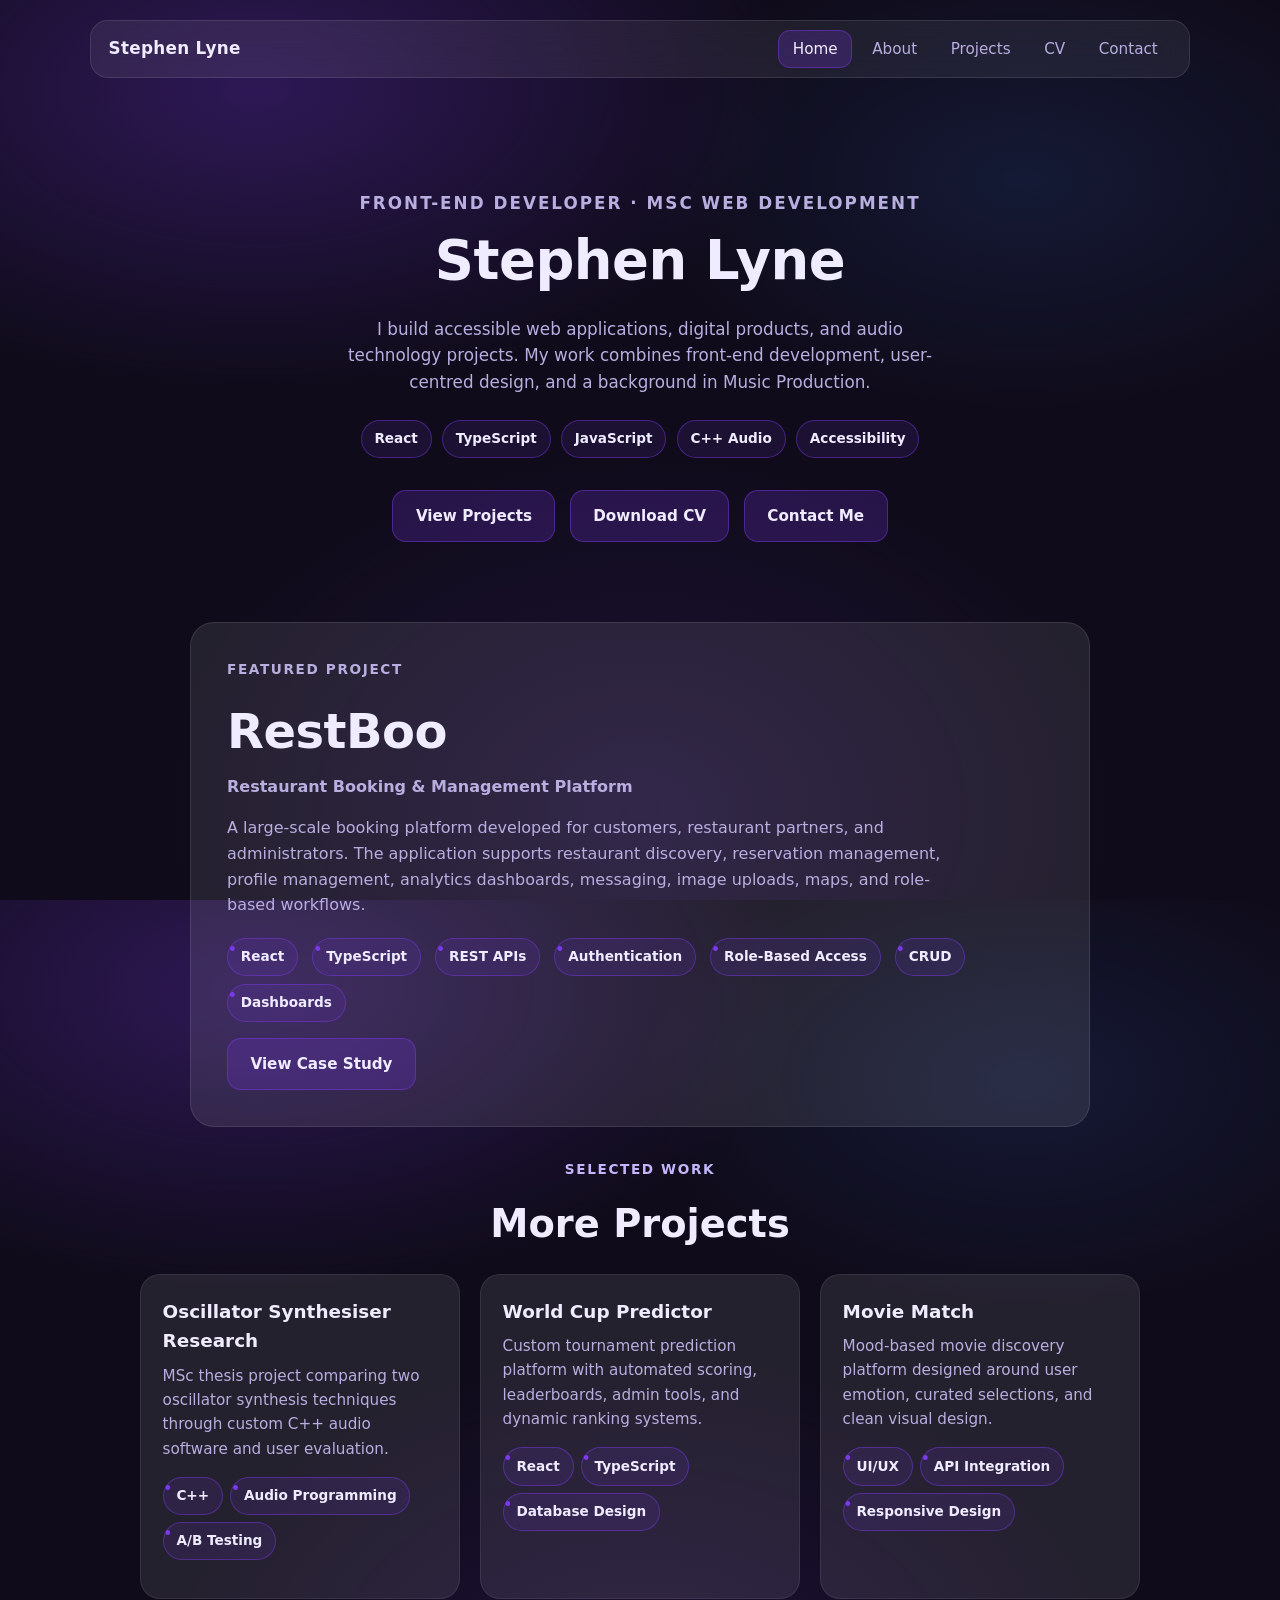
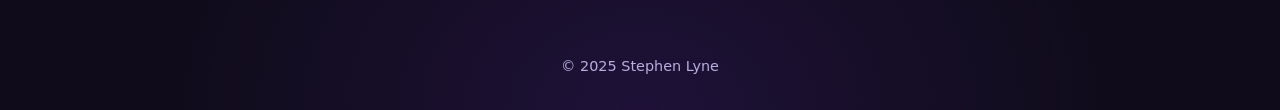
==== index.html @ b1a17259 "Initial portfolio website commit" ====
<!DOCTYPE html>
<html lang="en">
<head>
  <meta charset="UTF-8">
  <meta name="viewport" content="width=device-width, initial-scale=1.0">

  <title>Stephen Lyne | Front-End Developer</title>

  <meta
    name="description"
    content="Portfolio of Stephen Lyne, a front-end developer and MSc Web Development student building accessible web applications, digital products, and audio technology projects."
  >

  <link rel="stylesheet" href="style.css">
  <script src="nav.js" defer></script>
</head>

<body>

  <header>
    <nav class="navbar" aria-label="Main navigation">
      <div class="nav-container">

        <a href="index.html" class="logo">Stephen Lyne</a>

        <button
          class="nav-toggle"
          type="button"
          aria-controls="nav-links"
          aria-expanded="false"
          aria-label="Toggle navigation menu"
        >&#9776;</button>

        <ul class="nav-links" id="nav-links">
          <li><a href="index.html" aria-current="page">Home</a></li>
          <li><a href="about.html">About</a></li>
          <li><a href="projects.html">Projects</a></li>
          <li><a href="Stephen-Lyne-CV.pdf" target="_blank" rel="noopener noreferrer">CV</a></li>
          <li><a href="contact.html">Contact</a></li>
        </ul>

      </div>
    </nav>
  </header>

  <main>

    <section class="hero hero--center" aria-labelledby="hero-title">

      <p class="eyebrow">Front-End Developer · MSc Web Development</p>

      <h1 id="hero-title">Stephen Lyne</h1>

      <p>
        I build accessible web applications, digital products, and audio technology
        projects. My work combines front-end development, user-centred design, and
        a background in Music Production.
      </p>

      <ul class="hero-tags" aria-label="Core technologies">
        <li>React</li>
        <li>TypeScript</li>
        <li>JavaScript</li>
        <li>C++ Audio</li>
        <li>Accessibility</li>
      </ul>

      <div class="hero-buttons">
        <a href="projects.html" class="btn">View Projects</a>
        <a href="Stephen-Lyne-CV.pdf" class="btn" target="_blank" rel="noopener noreferrer">Download CV</a>
        <a href="contact.html" class="btn">Contact Me</a>
      </div>

    </section>

    <section class="featured-project" aria-labelledby="featured-title">

      <p class="eyebrow">Featured Project</p>

      <h2 id="featured-title">RestBoo</h2>

      <p class="featured-subtitle">
        Restaurant Booking &amp; Management Platform
      </p>

      <p>
        A large-scale booking platform developed for customers, restaurant partners,
        and administrators. The application supports restaurant discovery, reservation
        management, profile management, analytics dashboards, messaging, image uploads,
        maps, and role-based workflows.
      </p>

      <ul class="project-meta">
        <li>React</li>
        <li>TypeScript</li>
        <li>REST APIs</li>
        <li>Authentication</li>
        <li>Role-Based Access</li>
        <li>CRUD</li>
        <li>Dashboards</li>
      </ul>

      <div class="project-links">
        <a href="projects.html#restboo" class="btn">View Case Study</a>
      </div>

    </section>

    <section class="home-projects" aria-labelledby="projects-preview-title">

      <p class="eyebrow">Selected Work</p>

      <h2 id="projects-preview-title">More Projects</h2>

      <div class="home-project-grid">

        <article class="mini-project-card">
          <h3>Oscillator Synthesiser Research</h3>
          <p>
            MSc thesis project comparing two oscillator synthesis techniques through
            custom C++ audio software and user evaluation.
          </p>
          <ul class="project-meta">
            <li>C++</li>
            <li>Audio Programming</li>
            <li>A/B Testing</li>
          </ul>
        </article>

        <article class="mini-project-card">
          <h3>World Cup Predictor</h3>
          <p>
            Custom tournament prediction platform with automated scoring, leaderboards,
            admin tools, and dynamic ranking systems.
          </p>
          <ul class="project-meta">
            <li>React</li>
            <li>TypeScript</li>
            <li>Database Design</li>
          </ul>
        </article>

        <article class="mini-project-card">
          <h3>Movie Match</h3>
          <p>
            Mood-based movie discovery platform designed around user emotion,
            curated selections, and clean visual design.
          </p>
          <ul class="project-meta">
            <li>UI/UX</li>
            <li>API Integration</li>
            <li>Responsive Design</li>
          </ul>
        </article>

      </div>

    </section>

  </main>

  <footer>
    <p>&copy; 2025 Stephen Lyne</p>
  </footer>

</body>
</html>
---- style.css ----
/* =====================
   RESET & BASE
===================== */
* {
  margin: 0;
  padding: 0;
  box-sizing: border-box;
}

:root {
  /* Dark background — ensures white text passes WCAG AA (contrast ≥ 4.5:1) */
  --bg: #0f0b1a;
  --surface: rgba(255, 255, 255, 0.06);
  --surface-raised: rgba(255, 255, 255, 0.09);

  /* Text — white on dark bg gives ~14:1 contrast ratio */
  --text: #f0ecff;
  --text-secondary: #b8aee0;

  /* Purple accent system */
  --accent-purple: #7c3aed;
  --accent-purple-soft: rgba(124, 58, 237, 0.22);
  --accent-purple-border: rgba(124, 58, 237, 0.45);
  --accent-purple-hover: rgba(124, 58, 237, 0.35);

  /* Error state */
  --error: #f87171;

  /* Transition timing */
  --transition: 0.2s ease;
}

html,
body {
  height: 100%;
}

body {
  font-family: system-ui, -apple-system, Segoe UI, Roboto, Arial, sans-serif;
  line-height: 1.6;
  color: var(--text);
  background:
    radial-gradient(900px 500px at 20% 10%, rgba(124, 58, 237, 0.28), transparent 60%),
    radial-gradient(700px 420px at 80% 20%, rgba(59, 130, 246, 0.12), transparent 55%),
    radial-gradient(800px 600px at 50% 90%, rgba(124, 58, 237, 0.14), transparent 60%),
    var(--bg);
  min-height: 100vh;
  overflow-x: hidden;
}

img {
  max-width: 100%;
  height: auto;
  display: block;
}

/* Keyboard focus — high-visibility ring */
a:focus-visible,
button:focus-visible,
input:focus-visible,
textarea:focus-visible {
  outline: 3px solid var(--accent-purple);
  outline-offset: 3px;
  border-radius: 8px;
}

/* Screen reader only utility */
.sr-only {
  position: absolute;
  width: 1px;
  height: 1px;
  overflow: hidden;
  clip: rect(0, 0, 0, 0);
  white-space: nowrap;
}

/* =====================
   LAYOUT WRAPPER
===================== */
header,
main,
footer {
  width: min(1100px, 92%);
  margin: 0 auto;
}

/* =====================
   NAVIGATION
===================== */
header {
  padding-top: 1.25rem;
}

.navbar {
  background: rgba(255, 255, 255, 0.07);
  border: 1px solid rgba(255, 255, 255, 0.10);
  border-radius: 18px;
  backdrop-filter: blur(14px);
  -webkit-backdrop-filter: blur(14px);
}

.nav-container {
  padding: 0.9rem 1.1rem;
  display: flex;
  justify-content: space-between;
  align-items: center;
  gap: 1rem;
}

.logo {
  color: var(--text);
  text-decoration: none;
  font-weight: 700;
  font-size: 1.05rem;
  letter-spacing: 0.3px;
  transition: color var(--transition);
}

.logo:hover {
  color: #c4b5fd;
}

.nav-links {
  list-style: none;
  display: flex;
  gap: 0.4rem;
}

.nav-links a {
  /* --text-secondary gives sufficient contrast (~6:1) on dark bg */
  color: var(--text-secondary);
  text-decoration: none;
  font-size: 0.95rem;
  padding: 0.55rem 0.85rem;
  border-radius: 12px;
  transition: background var(--transition), color var(--transition);
}

.nav-links a:hover,
.nav-links a:focus-visible {
  background: rgba(255, 255, 255, 0.08);
  color: var(--text);
}

.nav-links a[aria-current="page"] {
  background: var(--accent-purple-soft);
  border: 1px solid var(--accent-purple-border);
  color: var(--text);
}

/* Hamburger (mobile) */
.nav-toggle {
  display: none;
  background: none;
  border: 1px solid var(--accent-purple-border);
  border-radius: 10px;
  padding: 0.45rem 0.7rem;
  color: var(--text);
  cursor: pointer;
  font-size: 1.2rem;
  line-height: 1;
  transition: background var(--transition);
}

.nav-toggle:hover {
  background: var(--accent-purple-soft);
}

/* =====================
   MAIN / HERO
===================== */
main {
  min-height: calc(100vh - 140px);
  padding: 2rem 0;
}

.hero {
  max-width: 900px;
  margin: 0 auto;
  padding: clamp(2.5rem, 8vw, 5rem) 0;
  text-align: center;
  /* Entrance animation */
  animation: fadeUp 0.55s ease both;
}

.hero h1 {
  font-size: clamp(2.2rem, 4.5vw, 3.4rem);
  margin-bottom: 0.75rem;
  letter-spacing: -0.5px;
}

.hero p {
  max-width: 55ch;
  margin: 0 auto;
  color: var(--text-secondary);
  font-size: 1.05rem;
}

.hero-buttons {
  display: flex;
  justify-content: center;
  gap: 0.9rem;
  margin-top: 2rem;
  flex-wrap: wrap;
}

/* =====================
   BUTTONS
===================== */
.btn {
  display: inline-block;
  padding: 0.8rem 1.4rem;
  border-radius: 14px;
  font-weight: 700;
  font-size: 0.95rem;
  text-decoration: none;
  color: var(--text);
  background: var(--accent-purple-soft);
  border: 1px solid var(--accent-purple-border);
  cursor: pointer;
  transition: background var(--transition), transform var(--transition), box-shadow var(--transition);
}

.btn:hover,
.btn:focus-visible {
  background: var(--accent-purple-hover);
  transform: translateY(-2px);
  box-shadow: 0 6px 20px rgba(124, 58, 237, 0.30);
}

.btn:active {
  transform: translateY(0);
}

/* =====================
   ABOUT PAGE
===================== */
.about--center {
  max-width: 900px;
  margin: 0 auto;
  text-align: center;
  animation: fadeUp 0.55s ease both;
}

.about-intro {
  max-width: 62ch;
  margin: 0.5rem auto 1.5rem;
  color: var(--text-secondary);
}

.about-controls {
  display: flex;
  justify-content: center;
  gap: 0.75rem;
  flex-wrap: wrap;
  margin-bottom: 1.25rem;
}

.about-tab {
  padding: 0.6rem 1.1rem;
  border-radius: 999px;
  border: 1px solid var(--accent-purple-border);
  background: rgba(255, 255, 255, 0.05);
  color: var(--text-secondary);
  font-weight: 700;
  font-size: 0.9rem;
  cursor: pointer;
  transition: background var(--transition), color var(--transition), border-color var(--transition);
}

.about-tab:hover {
  background: rgba(255, 255, 255, 0.09);
  color: var(--text);
}

.about-tab.is-active,
.about-tab[aria-selected="true"] {
  background: var(--accent-purple-soft);
  border-color: var(--accent-purple);
  color: var(--text);
}

.about-panels {
  max-width: 70ch;
  margin: 0 auto;
}

.about-panel {
  color: var(--text-secondary);
  animation: fadeIn 0.3s ease both;
}

.about-image {
  margin-top: 2.25rem;
  display: flex;
  justify-content: center;
}

.about-image img {
  max-width: 240px;
  border-radius: 50%;
  border: 3px solid var(--accent-purple-border);
  transition: transform 0.3s ease, box-shadow 0.3s ease;
}

.about-image img:hover {
  transform: scale(1.03);
  box-shadow: 0 0 30px rgba(124, 58, 237, 0.35);
}

/* =====================
   PROJECTS
===================== */
.projects {
  max-width: 1000px;
  margin: 0 auto;
  text-align: center;
  animation: fadeUp 0.55s ease both;
}

.projects-intro {
  color: var(--text-secondary);
  margin: 0.5rem auto 0;
  max-width: 60ch;
}

.project-links {
  margin-top: 1.25rem;
}

.project-card {
  margin-top: 1.75rem;
  padding: 1.5rem;
  border-radius: 18px;
  background: var(--surface-raised);
  border: 1px solid rgba(255, 255, 255, 0.08);
  text-align: left;
  transition: transform 0.25s ease, box-shadow 0.25s ease;
}

.project-card:hover {
  transform: translateY(-3px);
  box-shadow: 0 10px 32px rgba(124, 58, 237, 0.18);
}

.project-title {
  font-size: 1.3rem;
  margin-bottom: 0.4rem;
}

.project-role {
  color: var(--text-secondary);
  font-size: 0.9rem;
  margin-bottom: 0.75rem;
}

.project-image {
  margin-bottom: 1rem;
  border-radius: 14px;
  overflow: hidden;
}

.project-desc {
  color: var(--text-secondary);
  margin-bottom: 0.75rem;
}

.project-meta {
  list-style: none;
  display: flex;
  flex-wrap: wrap;
  gap: 0.5rem 0.9rem;
  padding: 0;
  margin: 0.75rem 0 1rem;
}

.project-meta li {
  position: relative;
  padding-left: 1rem;
  color: var(--text-secondary);
  font-weight: 600;
  font-size: 0.9rem;
}

.project-meta li::before {
  content: "•";
  position: absolute;
  left: 0;
  top: 0;
  color: var(--accent-purple);
}

/* =====================
   CONTACT
===================== */
.contact {
  max-width: 900px;
  margin: 0 auto;
  text-align: center;
  animation: fadeUp 0.55s ease both;
}

.contact-intro {
  color: var(--text-secondary);
  margin: 0.5rem auto 0;
  max-width: 58ch;
}

.contact-form {
  max-width: 680px;
  margin: 1.25rem auto;
  padding: 1.5rem;
  border-radius: 18px;
  background: var(--surface-raised);
  border: 1px solid rgba(255, 255, 255, 0.08);
  text-align: left;
}

.field {
  margin-bottom: 1.1rem;
}

label {
  display: block;
  font-weight: 700;
  margin-bottom: 0.35rem;
  color: var(--text);
  font-size: 0.95rem;
}

input,
textarea {
  width: 100%;
  padding: 0.75rem 0.9rem;
  border-radius: 12px;
  border: 1px solid rgba(255, 255, 255, 0.15);
  background: rgba(255, 255, 255, 0.05);
  color: var(--text);
  font-size: 1rem;
  font-family: inherit;
  transition: border-color var(--transition), background var(--transition);
}

input:focus,
textarea:focus {
  border-color: var(--accent-purple);
  background: rgba(255, 255, 255, 0.08);
  outline: none;
}

input[aria-invalid="true"],
textarea[aria-invalid="true"] {
  border-color: var(--error);
}

textarea {
  resize: vertical;
}

.field-error {
  color: var(--error);
  font-size: 0.85rem;
  margin-top: 0.3rem;
  min-height: 1.2em;
}

.contact-status {
  margin: 1rem auto;
  font-weight: 600;
}

.contact-alt {
  color: var(--text-secondary);
  margin-top: 1rem;
}

.contact-link {
  color: #c4b5fd;
  text-decoration: underline;
  text-underline-offset: 3px;
  transition: color var(--transition);
}

.contact-link:hover {
  color: var(--text);
}

/* =====================
   MAP (External Service)
===================== */
.contact-map {
  max-width: 680px;
  margin: 1.5rem auto 0;
  padding: 1.5rem;
  border-radius: 18px;
  background: var(--surface-raised);
  border: 1px solid rgba(255, 255, 255, 0.08);
  text-align: left;
}

.contact-map-title {
  font-size: 1.1rem;
  margin-bottom: 0.35rem;
}

.contact-map-text {
  color: var(--text-secondary);
  margin-bottom: 0.85rem;
}

.contact-map-frame {
  width: 100%;
  height: 300px;
  border: 0;
  border-radius: 14px;
}

/* =====================
   FOOTER
===================== */
footer {
  padding: 1.5rem 0 2rem;
  color: var(--text-secondary);
  text-align: center;
  font-size: 0.9rem;
}

/* =====================
   ANIMATIONS
===================== */
@keyframes fadeUp {
  from {
    opacity: 0;
    transform: translateY(18px);
  }
  to {
    opacity: 1;
    transform: translateY(0);
  }
}

@keyframes fadeIn {
  from { opacity: 0; }
  to   { opacity: 1; }
}

/* Stagger project cards */
.project-card:nth-child(1) { animation: fadeUp 0.5s 0.05s ease both; }
.project-card:nth-child(2) { animation: fadeUp 0.5s 0.15s ease both; }
.project-card:nth-child(3) { animation: fadeUp 0.5s 0.25s ease both; }

/* =====================
   RESPONSIVE — TABLET (≤ 768px)
===================== */
@media (max-width: 768px) {
  /* Nav: show hamburger, hide links by default */
  .nav-toggle {
    display: block;
  }

  .nav-links {
    display: none;
    flex-direction: column;
    gap: 0.25rem;
    width: 100%;
    padding: 0.5rem 0 0.75rem;
  }

  .nav-links.is-open {
    display: flex;
  }

  .nav-links a {
    padding: 0.65rem 0.85rem;
    border-radius: 10px;
  }

  .nav-container {
    flex-wrap: wrap;
  }

  /* Hero */
  .hero {
    padding: 2.5rem 0;
  }

  /* Project cards: full width */
  .project-card {
    padding: 1.25rem;
  }

  /* Contact form */
  .contact-form,
  .contact-map {
    padding: 1.25rem;
  }
}

/* =====================
   RESPONSIVE — MOBILE (≤ 480px)
===================== */
@media (max-width: 480px) {
  header,
  main,
  footer {
    width: 94%;
  }

  .hero h1 {
    font-size: 2rem;
  }

  .hero-buttons {
    flex-direction: column;
    align-items: center;
  }

  .hero-buttons .btn {
    width: 100%;
    max-width: 260px;
    text-align: center;
  }

  .about-controls {
    gap: 0.5rem;
  }

  .about-tab {
    padding: 0.5rem 0.85rem;
    font-size: 0.85rem;
  }

  .about-image img {
    max-width: 180px;
  }

  .contact-map-frame {
    height: 220px;
  }

  .project-meta {
    gap: 0.4rem 0.75rem;
  }
}

.about--center {
  max-width: 980px;
  margin: 0 auto;
  text-align: center;
  animation: fadeUp 0.55s ease both;
}

.about h1 {
  font-size: clamp(2.4rem, 5vw, 4rem);
  margin-bottom: 0.75rem;
  letter-spacing: -1px;
}

.about-intro {
  max-width: 65ch;
  margin: 0 auto 2rem;
  color: var(--text-secondary);
  font-size: 1.05rem;
}

.about-grid {
  margin-top: 2rem;
  padding: 1.5rem;
  border-radius: 24px;
  background: rgba(255, 255, 255, 0.06);
  border: 1px solid rgba(255, 255, 255, 0.12);
  backdrop-filter: blur(14px);
  -webkit-backdrop-filter: blur(14px);
  text-align: left;
}

.about-block {
  display: grid;
  grid-template-columns: 80px 1fr;
  gap: 1.25rem;
  padding: 1.5rem 0;
  border-bottom: 1px solid rgba(255, 255, 255, 0.09);
}

.about-block:last-child {
  border-bottom: none;
}

.about-icon {
  width: 64px;
  height: 64px;
  border-radius: 18px;
  display: flex;
  align-items: center;
  justify-content: center;
  background: var(--accent-purple-soft);
  border: 1px solid var(--accent-purple-border);
  color: var(--text);
  font-size: 1.5rem;
  font-weight: 800;
}

.about-block h2 {
  font-size: 1.35rem;
  margin-bottom: 0.35rem;
}

.about-block p {
  color: var(--text-secondary);
  line-height: 1.65;
}

.skill-tags {
  list-style: none;
  display: flex;
  flex-wrap: wrap;
  gap: 0.65rem;
  margin-top: 1rem;
  padding: 0;
}

.skill-tags li {
  padding: 0.45rem 0.85rem;
  border-radius: 999px;
  background: rgba(124, 58, 237, 0.12);
  border: 1px solid var(--accent-purple-border);
  color: var(--text);
  font-size: 0.9rem;
  font-weight: 600;
}

.about-image {
  margin-top: 1.5rem;
  display: flex;
  justify-content: center;
}

.about-image img {
  width: 260px;
  aspect-ratio: 1 / 1;
  object-fit: cover;
  object-position: center 28%;
  border-radius: 28px;
  border: 3px solid var(--accent-purple-border);
  box-shadow: 0 18px 45px rgba(0, 0, 0, 0.35);
  transition: transform 0.3s ease, box-shadow 0.3s ease;
}

.about-image img:hover {
  transform: translateY(-4px) scale(1.02);
  box-shadow: 0 24px 60px rgba(124, 58, 237, 0.28);
}

@media (max-width: 700px) {
  .about-grid {
    padding: 1rem;
  }

  .about-block {
    grid-template-columns: 1fr;
    text-align: center;
  }

  .about-icon {
    margin: 0 auto;
  }

  .skill-tags {
    justify-content: center;
  }

  .about-image img {
    width: 210px;
  }
}
/* =====================
   HOME PAGE ADDITIONS
===================== */

.eyebrow {
  color: #c4b5fd;
  font-size: 0.85rem;
  font-weight: 800;
  letter-spacing: 0.12em;
  text-transform: uppercase;
  margin-bottom: 0.75rem;
}

.hero-tags {
  list-style: none;
  display: flex;
  justify-content: center;
  flex-wrap: wrap;
  gap: 0.65rem;
  margin: 1.5rem auto 0;
  padding: 0;
}

.hero-tags li,
.mini-project-card .project-meta li,
.featured-project .project-meta li {
  padding: 0.45rem 0.8rem;
  border-radius: 999px;
  background: rgba(124, 58, 237, 0.12);
  border: 1px solid var(--accent-purple-border);
  color: var(--text);
  font-size: 0.85rem;
  font-weight: 700;
}

.featured-project {
  max-width: 900px;
  margin: 0 auto 2rem;
  padding: clamp(1.5rem, 4vw, 2.25rem);
  border-radius: 24px;
  background: var(--surface-raised);
  border: 1px solid rgba(255, 255, 255, 0.1);
  text-align: left;
  animation: fadeUp 0.55s 0.1s ease both;
}

.featured-project h2 {
  font-size: clamp(2rem, 4vw, 3rem);
  margin-bottom: 0.25rem;
  letter-spacing: -0.5px;
}

.featured-subtitle {
  color: #c4b5fd;
  font-weight: 800;
  margin-bottom: 1rem;
}

.featured-project p {
  color: var(--text-secondary);
  max-width: 72ch;
}

.featured-project .project-meta {
  margin-top: 1.25rem;
}

.home-projects {
  max-width: 1000px;
  margin: 0 auto;
  text-align: center;
  animation: fadeUp 0.55s 0.2s ease both;
}

.home-projects h2 {
  font-size: clamp(1.8rem, 3vw, 2.4rem);
  margin-bottom: 1.25rem;
}

.home-project-grid {
  display: grid;
  grid-template-columns: repeat(3, 1fr);
  gap: 1.25rem;
}

.mini-project-card {
  padding: 1.35rem;
  border-radius: 20px;
  background: var(--surface-raised);
  border: 1px solid rgba(255, 255, 255, 0.08);
  text-align: left;
  transition: transform var(--transition), box-shadow var(--transition);
}

.mini-project-card:hover {
  transform: translateY(-3px);
  box-shadow: 0 10px 32px rgba(124, 58, 237, 0.18);
}

.mini-project-card h3 {
  font-size: 1.15rem;
  margin-bottom: 0.5rem;
}

.mini-project-card p {
  color: var(--text-secondary);
  font-size: 0.95rem;
  margin-bottom: 1rem;
}

.mini-project-card .project-meta {
  gap: 0.45rem;
}

@media (max-width: 850px) {
  .home-project-grid {
    grid-template-columns: 1fr;
  }

  .featured-project {
    text-align: center;
  }

  .featured-project .project-meta {
    justify-content: center;
  }
}

.projects-page {
  max-width: 1100px;
  margin: 0 auto;
}

.page-header {
  text-align: center;
  margin-bottom: 3rem;
}

.project-card {
  overflow: hidden;
  border-radius: 24px;
  background: var(--surface-raised);
  border: 1px solid rgba(255, 255, 255, 0.1);
}

.project-card--featured {
  margin-bottom: 2rem;
}

.projects-grid {
  display: grid;
  grid-template-columns: 1fr;
  gap: 2rem;
}

/* Featured project image */

.project-image {
  width: 100%;
  overflow: hidden;
  border-radius: 18px;
  margin-top: 1.5rem;
}

.project-image img {
  width: 100%;
  display: block;
  border-radius: 18px;
}

/* Project card images */

.project-card img {
  width: 100%;
  height: 220px;
  object-fit: cover;
  object-position: top;
  display: block;
}

.project-card-content {
  padding: clamp(1.25rem, 3vw, 2rem);
}

.project-card-content h2,
.project-card-content h3 {
  margin-bottom: 0.75rem;
}

.project-card-content h2 {
  font-size: clamp(1.8rem, 3vw, 2.8rem);
}

.project-card-content h3 {
  font-size: 1.75rem;
}

.project-label,
.section-label {
  color: #c4b5fd;
  font-weight: 800;
  letter-spacing: 0.12em;
  text-transform: uppercase;
  font-size: 0.85rem;
}

.project-highlights {
  margin: 1rem 0;
  padding-left: 1.25rem;
  color: var(--text-secondary);
}

.project-tags {
  display: flex;
  flex-wrap: wrap;
  gap: 0.6rem;
  margin: 1.25rem 0;
}

.project-tags span {
  padding: 0.45rem 0.85rem;
  border-radius: 999px;
  background: rgba(124, 58, 237, 0.12);
  border: 1px solid var(--accent-purple-border);
  font-size: 0.9rem;
  font-weight: 700;
}

.project-links {
  display: flex;
  flex-wrap: wrap;
  gap: 0.8rem;
  margin-top: 1rem;
}

@media (min-width: 900px) {

  .projects-grid {
    grid-template-columns: repeat(2, 1fr);
  }

  .project-card--featured {
    display: grid;
    grid-template-columns: 1.1fr 0.9fr;
    gap: 2rem;
    align-items: center;
  }

  .project-card--featured .project-card-content {
    order: -1;
  }

  .project-card--featured .project-image {
    margin-top: 0;
  }
}
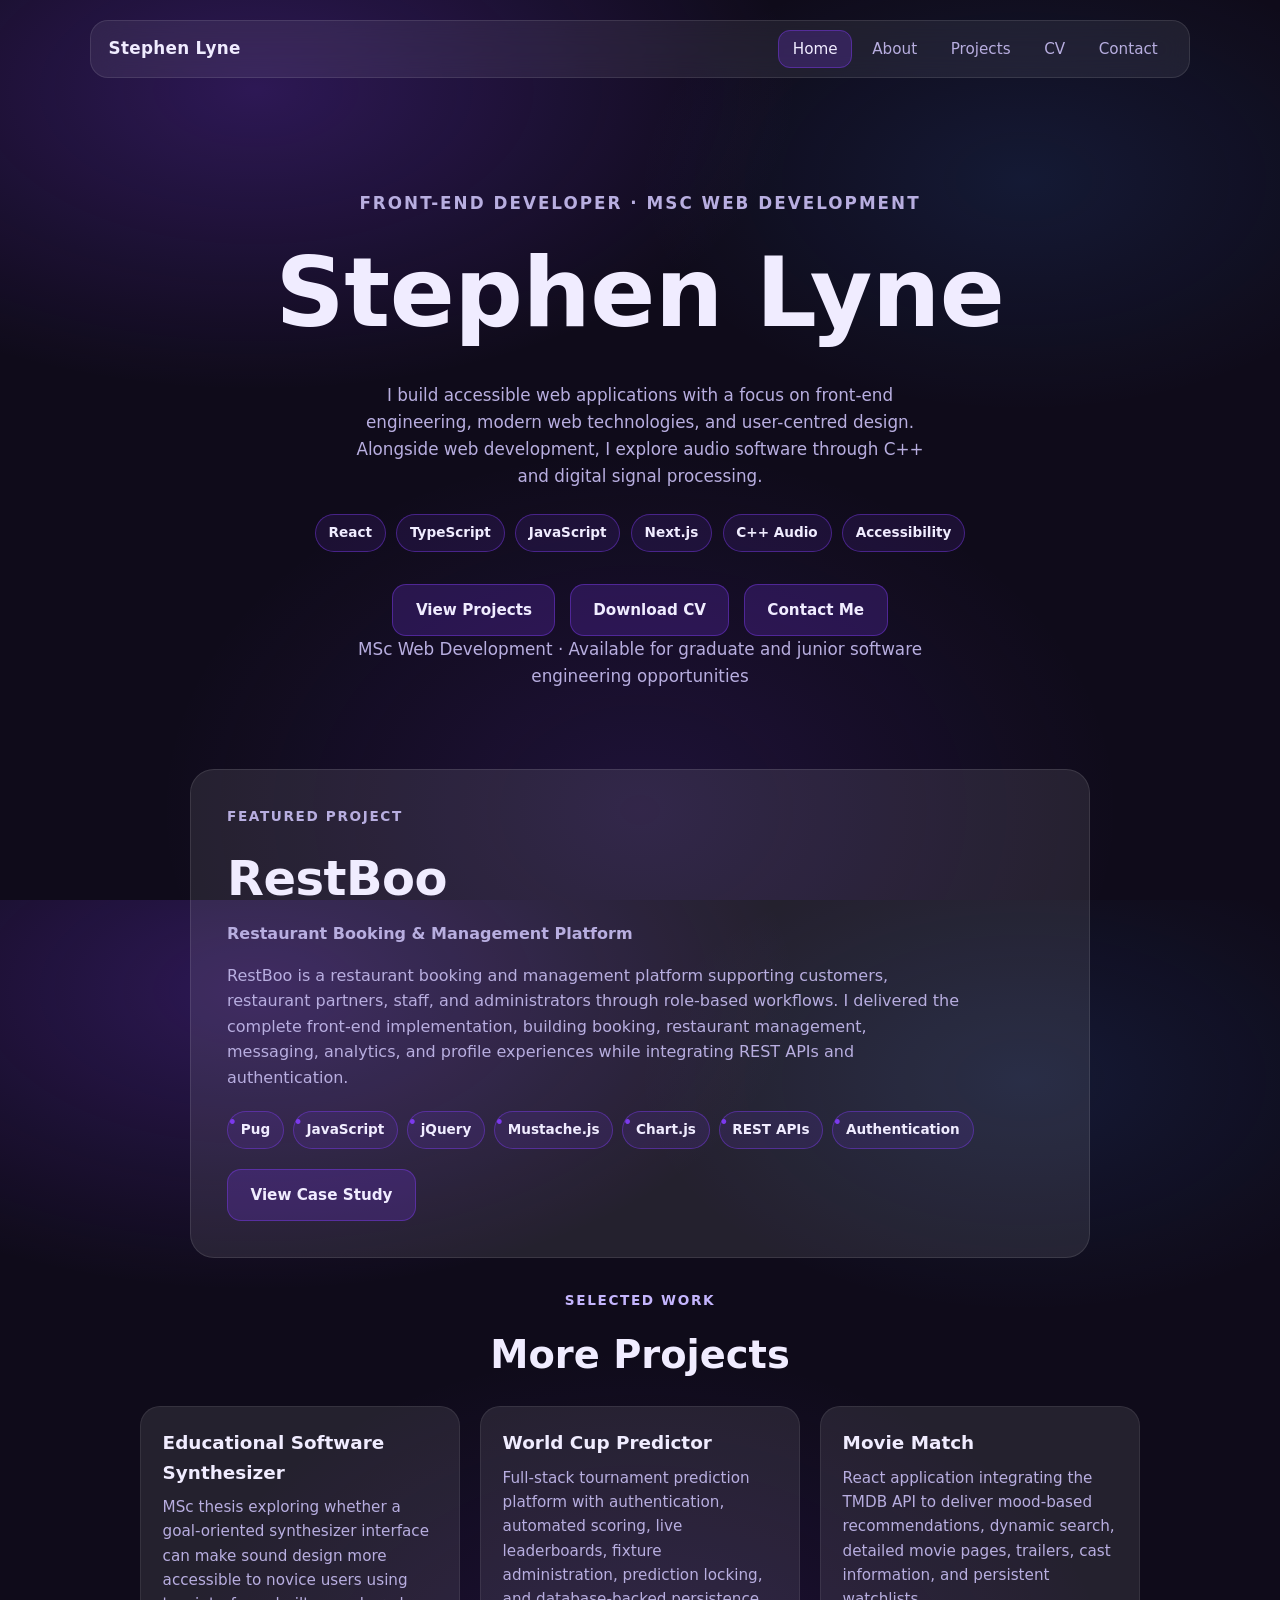
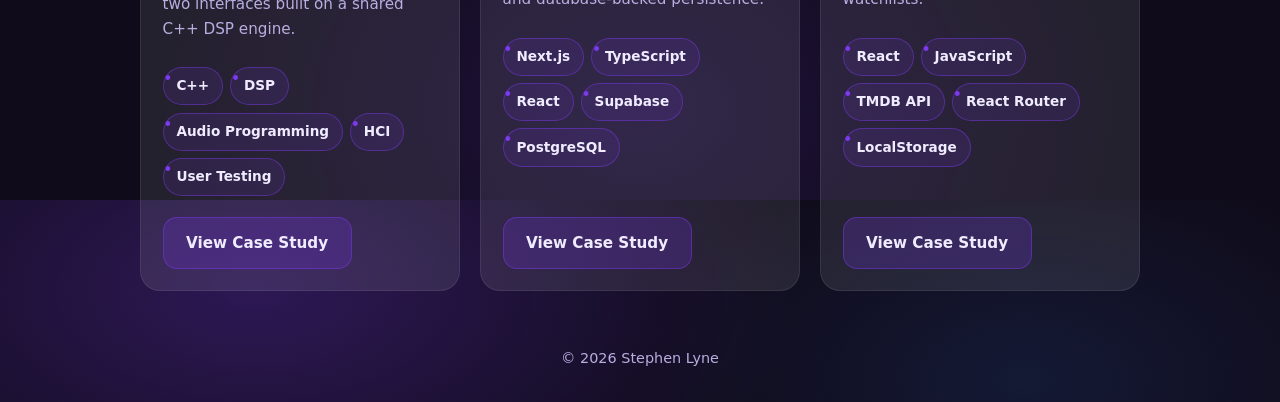
==== commit 1a6445bd: "Update portfolio with project case studies and homepage improvements" ====
--- a/index.html
+++ b/index.html
@@ -8,7 +8,7 @@
 
   <meta
     name="description"
-    content="Portfolio of Stephen Lyne, a front-end developer and MSc Web Development student building accessible web applications, digital products, and audio technology projects."
+    content="Portfolio of Stephen Lyne, a front-end developer and MSc Web Development student building accessible web applications, full-stack products, and audio technology projects."
   >
 
   <link rel="stylesheet" href="style.css">
@@ -29,13 +29,25 @@
           aria-controls="nav-links"
           aria-expanded="false"
           aria-label="Toggle navigation menu"
-        >&#9776;</button>
+        >
+          &#9776;
+        </button>
 
         <ul class="nav-links" id="nav-links">
           <li><a href="index.html" aria-current="page">Home</a></li>
           <li><a href="about.html">About</a></li>
           <li><a href="projects.html">Projects</a></li>
-          <li><a href="Stephen-Lyne-CV.pdf" target="_blank" rel="noopener noreferrer">CV</a></li>
+
+          <li>
+            <a
+              href="StephenLyneCV.pdf"
+              target="_blank"
+              rel="noopener noreferrer"
+            >
+              CV
+            </a>
+          </li>
+
           <li><a href="contact.html">Contact</a></li>
         </ul>
 
@@ -45,35 +57,76 @@
 
   <main>
 
-    <section class="hero hero--center" aria-labelledby="hero-title">
-
-      <p class="eyebrow">Front-End Developer · MSc Web Development</p>
+    <!-- ==================================================
+         HERO
+         ================================================== -->
+
+    <section
+      class="hero hero--center"
+      aria-labelledby="hero-title"
+    >
+
+      <p class="eyebrow">
+        Front-End Developer · MSc Web Development
+      </p>
 
       <h1 id="hero-title">Stephen Lyne</h1>
 
       <p>
-        I build accessible web applications, digital products, and audio technology
-        projects. My work combines front-end development, user-centred design, and
-        a background in Music Production.
-      </p>
-
-      <ul class="hero-tags" aria-label="Core technologies">
+        I build accessible web applications with a focus on front-end
+        engineering, modern web technologies, and user-centred design.
+        Alongside web development, I explore audio software through C++
+        and digital signal processing.
+      </p>
+
+      <ul
+        class="hero-tags"
+        aria-label="Core technologies and areas of focus"
+      >
         <li>React</li>
         <li>TypeScript</li>
         <li>JavaScript</li>
+        <li>Next.js</li>
         <li>C++ Audio</li>
         <li>Accessibility</li>
       </ul>
 
       <div class="hero-buttons">
-        <a href="projects.html" class="btn">View Projects</a>
-        <a href="Stephen-Lyne-CV.pdf" class="btn" target="_blank" rel="noopener noreferrer">Download CV</a>
-        <a href="contact.html" class="btn">Contact Me</a>
-      </div>
+
+        <a href="projects.html" class="btn">
+          View Projects
+        </a>
+
+        <a
+          href="StephenLyneCV.pdf"
+          class="btn"
+          target="_blank"
+          rel="noopener noreferrer"
+        >
+          Download CV
+        </a>
+
+        <a href="contact.html" class="btn">
+          Contact Me
+        </a>
+
+      </div>
+
+      <p class="hero-availability">
+        MSc Web Development · Available for graduate and junior software
+        engineering opportunities
+      </p>
 
     </section>
 
-    <section class="featured-project" aria-labelledby="featured-title">
+    <!-- ==================================================
+         FEATURED PROJECT
+         ================================================== -->
+
+    <section
+      class="featured-project"
+      aria-labelledby="featured-title"
+    >
 
       <p class="eyebrow">Featured Project</p>
 
@@ -84,29 +137,43 @@
       </p>
 
       <p>
-        A large-scale booking platform developed for customers, restaurant partners,
-        and administrators. The application supports restaurant discovery, reservation
-        management, profile management, analytics dashboards, messaging, image uploads,
-        maps, and role-based workflows.
-      </p>
-
-      <ul class="project-meta">
-        <li>React</li>
-        <li>TypeScript</li>
+        RestBoo is a restaurant booking and management platform supporting
+        customers, restaurant partners, staff, and administrators through
+        role-based workflows. I delivered the complete front-end
+        implementation, building booking, restaurant management, messaging,
+        analytics, and profile experiences while integrating REST APIs and
+        authentication.
+      </p>
+
+      <ul
+        class="project-meta"
+        aria-label="Technologies used for RestBoo"
+      >
+        <li>Pug</li>
+        <li>JavaScript</li>
+        <li>jQuery</li>
+        <li>Mustache.js</li>
+        <li>Chart.js</li>
         <li>REST APIs</li>
         <li>Authentication</li>
-        <li>Role-Based Access</li>
-        <li>CRUD</li>
-        <li>Dashboards</li>
       </ul>
 
       <div class="project-links">
-        <a href="projects.html#restboo" class="btn">View Case Study</a>
+        <a href="projects/restboo.html" class="btn">
+          View Case Study
+        </a>
       </div>
 
     </section>
 
-    <section class="home-projects" aria-labelledby="projects-preview-title">
+    <!-- ==================================================
+         MORE PROJECTS
+         ================================================== -->
+
+    <section
+      class="home-projects"
+      aria-labelledby="projects-preview-title"
+    >
 
       <p class="eyebrow">Selected Work</p>
 
@@ -114,43 +181,95 @@
 
       <div class="home-project-grid">
 
+        <!-- EDUCATIONAL SOFTWARE SYNTHESIZER -->
+
         <article class="mini-project-card">
-          <h3>Oscillator Synthesiser Research</h3>
+
+          <h3>Educational Software Synthesizer</h3>
+
           <p>
-            MSc thesis project comparing two oscillator synthesis techniques through
-            custom C++ audio software and user evaluation.
+            MSc thesis exploring whether a goal-oriented synthesizer interface can make sound design more accessible to novice users using two interfaces built on a shared C++ DSP engine.
           </p>
-          <ul class="project-meta">
+
+          <ul
+            class="project-meta"
+            aria-label="Technologies used for the synthesizer project"
+          >
             <li>C++</li>
+            <li>DSP</li>
             <li>Audio Programming</li>
-            <li>A/B Testing</li>
+            <li>HCI</li>
+            <li>User Testing</li>
           </ul>
+
+          <div class="project-links">
+            <a href="projects/synth-thesis.html" class="btn">
+              View Case Study
+            </a>
+          </div>
+
         </article>
 
+        <!-- WORLD CUP PREDICTOR -->
+
         <article class="mini-project-card">
+
           <h3>World Cup Predictor</h3>
+
           <p>
-            Custom tournament prediction platform with automated scoring, leaderboards,
-            admin tools, and dynamic ranking systems.
+            Full-stack tournament prediction platform with authentication,
+            automated scoring, live leaderboards, fixture administration,
+            prediction locking, and database-backed persistence.
           </p>
-          <ul class="project-meta">
+
+          <ul
+            class="project-meta"
+            aria-label="Technologies used for World Cup Predictor"
+          >
+            <li>Next.js</li>
+            <li>TypeScript</li>
             <li>React</li>
-            <li>TypeScript</li>
-            <li>Database Design</li>
+            <li>Supabase</li>
+            <li>PostgreSQL</li>
           </ul>
+
+          <div class="project-links">
+            <a href="projects/world-cup-predictor.html" class="btn">
+              View Case Study
+            </a>
+          </div>
+
         </article>
 
+        <!-- MOVIE MATCH -->
+
         <article class="mini-project-card">
+
           <h3>Movie Match</h3>
+
           <p>
-            Mood-based movie discovery platform designed around user emotion,
-            curated selections, and clean visual design.
+            React application integrating the TMDB API to deliver mood-based
+            recommendations, dynamic search, detailed movie pages, trailers,
+            cast information, and persistent watchlists.
           </p>
-          <ul class="project-meta">
-            <li>UI/UX</li>
-            <li>API Integration</li>
-            <li>Responsive Design</li>
+
+          <ul
+            class="project-meta"
+            aria-label="Technologies used for Movie Match"
+          >
+            <li>React</li>
+            <li>JavaScript</li>
+            <li>TMDB API</li>
+            <li>React Router</li>
+            <li>LocalStorage</li>
           </ul>
+
+          <div class="project-links">
+            <a href="projects/movie-match.html" class="btn">
+              View Case Study
+            </a>
+          </div>
+
         </article>
 
       </div>
@@ -160,7 +279,7 @@
   </main>
 
   <footer>
-    <p>&copy; 2025 Stephen Lyne</p>
+    <p>&copy; 2026 Stephen Lyne</p>
   </footer>
 
 </body>
--- a/style.css
+++ b/style.css
@@ -1,6 +1,7 @@
 /* =====================
    RESET & BASE
 ===================== */
+
 * {
   margin: 0;
   padding: 0;
@@ -8,25 +9,21 @@
 }
 
 :root {
-  /* Dark background — ensures white text passes WCAG AA (contrast ≥ 4.5:1) */
+  /*Dark background — ensures white text passes WCAG AA (contrast ≥ 4.5:1)*/
   --bg: #0f0b1a;
   --surface: rgba(255, 255, 255, 0.06);
   --surface-raised: rgba(255, 255, 255, 0.09);
-
-  /* Text — white on dark bg gives ~14:1 contrast ratio */
+  /*Text — white on dark bg gives ~14:1 contrast ratio*/
   --text: #f0ecff;
   --text-secondary: #b8aee0;
-
-  /* Purple accent system */
+  /*Purple accent system*/
   --accent-purple: #7c3aed;
   --accent-purple-soft: rgba(124, 58, 237, 0.22);
   --accent-purple-border: rgba(124, 58, 237, 0.45);
   --accent-purple-hover: rgba(124, 58, 237, 0.35);
-
-  /* Error state */
+  /*Error state*/
   --error: #f87171;
-
-  /* Transition timing */
+  /*Transition timing*/
   --transition: 0.2s ease;
 }
 
@@ -39,8 +36,7 @@
   font-family: system-ui, -apple-system, Segoe UI, Roboto, Arial, sans-serif;
   line-height: 1.6;
   color: var(--text);
-  background:
-    radial-gradient(900px 500px at 20% 10%, rgba(124, 58, 237, 0.28), transparent 60%),
+  background: radial-gradient(900px 500px at 20% 10%, rgba(124, 58, 237, 0.28), transparent 60%),
     radial-gradient(700px 420px at 80% 20%, rgba(59, 130, 246, 0.12), transparent 55%),
     radial-gradient(800px 600px at 50% 90%, rgba(124, 58, 237, 0.14), transparent 60%),
     var(--bg);
@@ -55,6 +51,7 @@
 }
 
 /* Keyboard focus — high-visibility ring */
+
 a:focus-visible,
 button:focus-visible,
 input:focus-visible,
@@ -65,6 +62,7 @@
 }
 
 /* Screen reader only utility */
+
 .sr-only {
   position: absolute;
   width: 1px;
@@ -77,6 +75,7 @@
 /* =====================
    LAYOUT WRAPPER
 ===================== */
+
 header,
 main,
 footer {
@@ -87,6 +86,7 @@
 /* =====================
    NAVIGATION
 ===================== */
+
 header {
   padding-top: 1.25rem;
 }
@@ -127,7 +127,7 @@
 }
 
 .nav-links a {
-  /* --text-secondary gives sufficient contrast (~6:1) on dark bg */
+  /*--text-secondary gives sufficient contrast (~6:1) on dark bg*/
   color: var(--text-secondary);
   text-decoration: none;
   font-size: 0.95rem;
@@ -149,6 +149,7 @@
 }
 
 /* Hamburger (mobile) */
+
 .nav-toggle {
   display: none;
   background: none;
@@ -169,6 +170,7 @@
 /* =====================
    MAIN / HERO
 ===================== */
+
 main {
   min-height: calc(100vh - 140px);
   padding: 2rem 0;
@@ -179,7 +181,7 @@
   margin: 0 auto;
   padding: clamp(2.5rem, 8vw, 5rem) 0;
   text-align: center;
-  /* Entrance animation */
+  /*Entrance animation*/
   animation: fadeUp 0.55s ease both;
 }
 
@@ -207,6 +209,7 @@
 /* =====================
    BUTTONS
 ===================== */
+
 .btn {
   display: inline-block;
   padding: 0.8rem 1.4rem;
@@ -235,6 +238,7 @@
 /* =====================
    ABOUT PAGE
 ===================== */
+
 .about--center {
   max-width: 900px;
   margin: 0 auto;
@@ -311,6 +315,7 @@
 /* =====================
    PROJECTS
 ===================== */
+
 .projects {
   max-width: 1000px;
   margin: 0 auto;
@@ -393,6 +398,7 @@
 /* =====================
    CONTACT
 ===================== */
+
 .contact {
   max-width: 900px;
   margin: 0 auto;
@@ -488,6 +494,7 @@
 /* =====================
    MAP (External Service)
 ===================== */
+
 .contact-map {
   max-width: 680px;
   margin: 1.5rem auto 0;
@@ -518,6 +525,7 @@
 /* =====================
    FOOTER
 ===================== */
+
 footer {
   padding: 1.5rem 0 2rem;
   color: var(--text-secondary);
@@ -528,11 +536,13 @@
 /* =====================
    ANIMATIONS
 ===================== */
+
 @keyframes fadeUp {
   from {
     opacity: 0;
     transform: translateY(18px);
   }
+
   to {
     opacity: 1;
     transform: translateY(0);
@@ -540,20 +550,36 @@
 }
 
 @keyframes fadeIn {
-  from { opacity: 0; }
-  to   { opacity: 1; }
+  from {
+    opacity: 0;
+  }
+
+  to {
+    opacity: 1;
+  }
 }
 
 /* Stagger project cards */
-.project-card:nth-child(1) { animation: fadeUp 0.5s 0.05s ease both; }
-.project-card:nth-child(2) { animation: fadeUp 0.5s 0.15s ease both; }
-.project-card:nth-child(3) { animation: fadeUp 0.5s 0.25s ease both; }
+
+.project-card:nth-child(1) {
+  animation: fadeUp 0.5s 0.05s ease both;
+}
+
+.project-card:nth-child(2) {
+  animation: fadeUp 0.5s 0.15s ease both;
+}
+
+.project-card:nth-child(3) {
+  animation: fadeUp 0.5s 0.25s ease both;
+}
 
 /* =====================
    RESPONSIVE — TABLET (≤ 768px)
 ===================== */
+
 @media (max-width: 768px) {
   /* Nav: show hamburger, hide links by default */
+
   .nav-toggle {
     display: block;
   }
@@ -580,16 +606,19 @@
   }
 
   /* Hero */
+
   .hero {
     padding: 2.5rem 0;
   }
 
   /* Project cards: full width */
+
   .project-card {
     padding: 1.25rem;
   }
 
   /* Contact form */
+
   .contact-form,
   .contact-map {
     padding: 1.25rem;
@@ -599,6 +628,7 @@
 /* =====================
    RESPONSIVE — MOBILE (≤ 480px)
 ===================== */
+
 @media (max-width: 480px) {
   header,
   main,
@@ -773,6 +803,7 @@
     width: 210px;
   }
 }
+
 /* =====================
    HOME PAGE ADDITIONS
 ===================== */
@@ -1009,7 +1040,6 @@
 }
 
 @media (min-width: 900px) {
-
   .projects-grid {
     grid-template-columns: repeat(2, 1fr);
   }
@@ -1028,4 +1058,1304 @@
   .project-card--featured .project-image {
     margin-top: 0;
   }
+}
+
+h1 {
+  font-size: clamp(2.5rem, 6vw, 5rem);
+}
+
+.card h2,
+.info-card h2,
+.project-card h2 {
+  font-size: clamp(1.5rem, 3vw, 2.2rem);
+}
+
+.hero h1 {
+  font-size: clamp(3.5rem, 8vw, 6rem);
+}
+
+/* ==================================================
+   PROJECTS PAGE REFINEMENTS
+   Paste at the bottom of style.css
+   ================================================== */
+
+.project-card--featured {
+  display: grid;
+  grid-template-columns: minmax(0, 1fr) minmax(420px, 0.95fr);
+  gap: clamp(2rem, 5vw, 5rem);
+  align-items: center;
+  overflow: hidden;
+}
+
+.project-card--featured .project-card-content {
+  min-width: 0;
+}
+
+.project-image--featured {
+  width: 100%;
+  align-self: stretch;
+  display: flex;
+  align-items: center;
+  justify-content: center;
+}
+
+.project-image--featured img {
+  width: 115%;
+  max-width: none;
+  height: auto;
+  display: block;
+  border-radius: 1rem;
+  object-fit: contain;
+  box-shadow: 0 24px 50px rgba(0, 0, 0, 0.28);
+  transform: translateX(2%);
+}
+
+/* Consistent image area for all secondary project cards */
+
+.project-media {
+  width: 100%;
+  aspect-ratio: 16 / 9;
+  overflow: hidden;
+  border-radius: 1rem 1rem 0 0;
+  background: rgba(255, 255, 255, 0.035);
+}
+
+.project-media img {
+  width: 100%;
+  height: 100%;
+  display: block;
+  object-fit: cover;
+  object-position: top center;
+  transition: transform 250ms ease,
+    filter 250ms ease;
+}
+
+.project-card:hover .project-media img {
+  transform: scale(1.025);
+}
+
+/* Better content hierarchy */
+
+.project-summary {
+  font-size: 1.05em;
+  font-weight: 600;
+  line-height: 1.65;
+}
+
+.project-highlights--compact {
+  margin-top: 1.25rem;
+  margin-bottom: 1.5rem;
+}
+
+.project-highlights--compact li {
+  margin-bottom: 0.5rem;
+}
+
+.project-label {
+  letter-spacing: 0.11em;
+  text-transform: uppercase;
+  font-weight: 700;
+}
+
+/* Keep cards balanced */
+
+.projects-grid .project-card-content {
+  display: flex;
+  flex-direction: column;
+  flex: 1;
+}
+
+/* Thesis card receives slightly stronger emphasis */
+
+.project-card--priority {
+  border-color: rgba(167, 119, 255, 0.42);
+  box-shadow: 0 22px 55px rgba(0, 0, 0, 0.22),
+    0 0 0 1px rgba(167, 119, 255, 0.08);
+}
+
+/* Responsive featured project */
+
+@media (max-width: 1050px) {
+  .project-card--featured {
+    grid-template-columns: 1fr;
+  }
+
+  .project-image--featured {
+    order: -1;
+  }
+
+  .project-image--featured img {
+    width: 100%;
+    max-width: 100%;
+    transform: none;
+  }
+}
+
+@media (max-width: 700px) {
+  .project-media {
+    aspect-ratio: 4 / 3;
+  }
+
+  .project-card--featured {
+    gap: 1.75rem;
+  }
+}
+
+.project-card {
+  transition: transform .18s ease,
+        box-shadow .18s ease,
+        border-color .18s ease;
+}
+
+.project-card:hover {
+  transform: translateY(-4px);
+  border-color: rgba(183,139,255,.45);
+  box-shadow: 0 24px 60px rgba(0,0,0,.28);
+}
+
+.project-media-link {
+  display: block;
+}
+
+.project-media-link:focus-visible {
+  outline: 3px solid currentColor;
+  outline-offset: 4px;
+}
+
+.project-meta {
+  display: flex;
+  flex-wrap: wrap;
+  gap: .55rem;
+  margin: .6rem 0 1.2rem;
+}
+
+.project-meta span {
+  font-size: .8rem;
+  font-weight: 600;
+  color: var(--text-muted);
+  padding: .3rem .75rem;
+  border-radius: 999px;
+  background: rgba(255,255,255,.06);
+  border: 1px solid rgba(255,255,255,.08);
+}
+
+/* ==================================================
+   PROJECT PAGE METADATA AND INTERACTION
+   ================================================== */
+
+.project-media-link {
+  display: block;
+  width: 100%;
+  height: 100%;
+}
+
+.project-media-link img {
+  width: 100%;
+  height: 100%;
+}
+
+@media (prefers-reduced-motion: reduce) {
+  .project-card,
+  .project-media img {
+    transition: none;
+  }
+
+  .project-card:hover,
+  .project-card:hover .project-media img {
+    transform: none;
+  }
+}
+
+/* ==================================================
+   PROJECT METADATA
+   ================================================== */
+
+.project-meta {
+  display: flex;
+  flex-wrap: wrap;
+  gap: 0.55rem;
+  margin: 0.65rem 0 1.3rem;
+}
+
+.project-meta span {
+  padding: 0.35rem 0.75rem;
+  border: 1px solid rgba(255, 255, 255, 0.09);
+  border-radius: 999px;
+  background: rgba(255, 255, 255, 0.055);
+  font-size: 0.8rem;
+  font-weight: 700;
+  line-height: 1.2;
+}
+
+.project-detail,
+.project-decision {
+  margin-bottom: 1.2rem;
+}
+
+.project-detail-label {
+  margin-bottom: 0.35rem;
+  font-size: 0.78rem;
+  font-weight: 800;
+  letter-spacing: 0.09em;
+  text-transform: uppercase;
+}
+
+.project-detail p:last-child,
+.project-decision p:last-child {
+  margin-bottom: 0;
+}
+
+.project-decision {
+  padding: 1rem 1.1rem;
+  border-left: 3px solid rgba(183, 139, 255, 0.7);
+  border-radius: 0 0.65rem 0.65rem 0;
+  background: rgba(120, 72, 170, 0.09);
+}
+
+.project-summary {
+  font-size: 1.03rem;
+  font-weight: 600;
+  line-height: 1.7;
+}
+
+.project-repository-note {
+  margin-top: 0.85rem;
+  font-size: 0.85rem;
+  opacity: 0.75;
+}
+
+/* ==================================================
+   PROJECT GALLERIES
+   ================================================== */
+
+.project-gallery {
+  display: flex;
+  flex-direction: column;
+  gap: 0.8rem;
+  min-width: 0;
+}
+
+.project-gallery--featured {
+  align-self: stretch;
+  padding: 1rem;
+}
+
+.project-gallery-main,
+.project-gallery-item {
+  position: relative;
+  display: block;
+  overflow: hidden;
+  border-radius: 0.9rem;
+  background: rgba(0, 0, 0, 0.22);
+}
+
+.project-gallery-main {
+  aspect-ratio: 16 / 9;
+}
+
+.project-gallery-main img,
+.project-gallery-item img {
+  display: block;
+  width: 100%;
+  height: 100%;
+  object-fit: cover;
+  object-position: top center;
+  transition: transform 220ms ease;
+}
+
+.project-gallery-grid {
+  display: grid;
+  grid-template-columns: repeat(3, minmax(0, 1fr));
+  gap: 0.75rem;
+}
+
+.project-gallery-item {
+  aspect-ratio: 16 / 10;
+}
+
+.project-gallery-main:hover img,
+.project-gallery-item:hover img {
+  transform: scale(1.025);
+}
+
+.project-image-caption {
+  position: absolute;
+  right: 0.55rem;
+  bottom: 0.55rem;
+  left: 0.55rem;
+  padding: 0.45rem 0.6rem;
+  border: 1px solid rgba(255, 255, 255, 0.12);
+  border-radius: 0.5rem;
+  background: rgba(10, 8, 17, 0.82);
+  color: #fff;
+  font-size: 0.72rem;
+  font-weight: 700;
+  line-height: 1.25;
+  backdrop-filter: blur(8px);
+}
+
+.project-gallery--card {
+  padding: 1rem 1rem 0;
+}
+
+/* ==================================================
+   CLICKABLE MEDIA
+   ================================================== */
+
+.project-media-link {
+  text-decoration: none;
+}
+
+.project-media-link:focus-visible {
+  outline: 3px solid currentColor;
+  outline-offset: 4px;
+}
+
+.project-media--single {
+  overflow: hidden;
+}
+
+.project-media--single .project-media-link {
+  display: block;
+}
+
+.project-media--single img {
+  display: block;
+  width: 100%;
+  transition: transform 220ms ease;
+}
+
+.project-media--single:hover img {
+  transform: scale(1.025);
+}
+
+/* ==================================================
+   FEATURED CARD LAYOUT
+   ================================================== */
+
+.project-card--featured .project-card-content {
+  height: 100%;
+}
+
+/* ==================================================
+   BALANCED PROJECT CARDS
+   ================================================== */
+
+.projects-grid {
+  align-items: stretch;
+}
+
+.projects-grid .project-card {
+  display: flex;
+  flex-direction: column;
+  height: 100%;
+  overflow: hidden;
+}
+
+.projects-grid .project-card-content {
+  display: flex;
+  flex: 1;
+  flex-direction: column;
+}
+
+.projects-grid .project-links {
+  margin-top: auto;
+  padding-top: 1.5rem;
+}
+
+/* ==================================================
+   CARD HOVER
+   ================================================== */
+
+.project-card {
+  transition: transform 180ms ease,
+    border-color 180ms ease,
+    box-shadow 180ms ease;
+}
+
+.project-card:hover {
+  transform: translateY(-4px);
+  border-color: rgba(183, 139, 255, 0.45);
+  box-shadow: 0 24px 60px rgba(0, 0, 0, 0.28);
+}
+
+/* ==================================================
+   RESPONSIVE
+   ================================================== */
+
+@media (max-width: 1050px) {
+  .project-card--featured {
+    grid-template-columns: 1fr;
+  }
+
+  .project-card--featured .project-gallery {
+    position: static;
+    order: -1;
+  }
+}
+
+@media (max-width: 700px) {
+  .project-gallery-grid {
+    grid-template-columns: 1fr;
+  }
+
+  .project-gallery-item {
+    aspect-ratio: 16 / 8;
+  }
+
+  .project-image-caption {
+    font-size: 0.78rem;
+  }
+}
+
+@media (prefers-reduced-motion: reduce) {
+  .project-card,
+  .project-gallery img,
+  .project-media--single img {
+    transition: none;
+  }
+
+  .project-card:hover,
+  .project-gallery-main:hover img,
+  .project-gallery-item:hover img,
+  .project-media--single:hover img {
+    transform: none;
+  }
+}
+
+.project-gallery--featured {
+  display: flex;
+  flex-direction: column;
+  gap: 1rem;
+}
+
+.project-gallery-main {
+  width: 100%;
+  aspect-ratio: 16/9;
+}
+
+.project-gallery-grid {
+  display: grid;
+  grid-template-columns: repeat(3,1fr);
+  gap: 1rem;
+}
+
+/* ==========================
+   FEATURED PROJECT GALLERY
+   ========================== */
+
+.project-gallery--featured {
+  display: flex;
+  flex-direction: column;
+  gap: 1rem;
+  height: 100%;
+}
+
+/* Dashboard across the top */
+
+.project-gallery--featured .project-gallery-main {
+  width: 100%;
+  aspect-ratio: 16 / 8;
+  overflow: hidden;
+  border-radius: 14px;
+}
+
+.project-gallery--featured .project-gallery-main img {
+  width: 100%;
+  height: 100%;
+  object-fit: cover;
+  object-position: top center;
+  display: block;
+}
+
+/* Three screenshots underneath */
+
+.project-gallery--featured .project-gallery-grid {
+  display: grid;
+  grid-template-columns: repeat(3, 1fr);
+  gap: 0.9rem;
+}
+
+.project-gallery--featured .project-gallery-item {
+  aspect-ratio: 16 / 10;
+  overflow: hidden;
+  border-radius: 12px;
+}
+
+.project-gallery--featured .project-gallery-item img {
+  width: 100%;
+  height: 100%;
+  object-fit: cover;
+  object-position: top;
+  display: block;
+}
+
+/* Hover */
+
+.project-gallery--featured img {
+  transition: transform .25s ease;
+}
+
+.project-gallery--featured a:hover img {
+  transform: scale(1.03);
+}
+
+/* Mobile */
+
+@media (max-width:900px) {
+  .project-gallery--featured .project-gallery-grid {
+    grid-template-columns: 1fr;
+  }
+}
+
+.project-card--featured {
+  display: grid;
+  grid-template-columns: 1fr 1.1fr;
+  gap: 2rem;
+  align-items: start;
+}
+
+/* ==================================================
+   STACKED FEATURED PROJECT
+   ================================================== */
+
+.project-card--featured.project-card--stacked {
+  display: flex;
+  flex-direction: column;
+  gap: 0;
+  overflow: hidden;
+}
+
+/* Remove the old two-column behaviour */
+
+.project-card--featured.project-card--stacked .project-gallery {
+  position: static;
+  width: 100%;
+}
+
+/* Main dashboard image */
+
+.project-card--featured.project-card--stacked
+.project-gallery-main {
+  width: 100%;
+  aspect-ratio: 16 / 7;
+  border-radius: 0;
+}
+
+/* Use contain rather than cover so the full dashboard remains visible.
+  The dark dashboard background should blend into the card naturally. */
+
+.project-card--featured.project-card--stacked
+.project-gallery-main img {
+  width: 100%;
+  height: 100%;
+  object-fit: contain;
+  object-position: center;
+  background: rgba(5, 12, 10, 0.9);
+}
+
+/* Three screenshots beneath the dashboard */
+
+.project-card--featured.project-card--stacked
+.project-gallery-grid {
+  display: grid;
+  grid-template-columns: repeat(3, minmax(0, 1fr));
+  gap: 0.85rem;
+  padding: 0.85rem;
+}
+
+.project-card--featured.project-card--stacked
+.project-gallery-item {
+  aspect-ratio: 16 / 10;
+  border-radius: 0.8rem;
+}
+
+/* RestBoo written content */
+
+.project-card--featured.project-card--stacked
+.project-card-content {
+  width: min(900px, 100%);
+  padding: clamp(2rem, 5vw, 4rem);
+}
+
+/* Stops the text becoming one extremely long line on large screens. */
+
+.project-card--featured.project-card--stacked
+.project-card-content > p,
+.project-card--featured.project-card--stacked
+.project-card-content > div:not(.project-meta):not(.project-tags):not(.project-links),
+.project-card--featured.project-card--stacked
+.project-card-content > ul {
+  max-width: 72ch;
+}
+
+/* Slightly wider engineering block */
+
+.project-card--featured.project-card--stacked
+.project-decision {
+  max-width: 72ch;
+}
+
+/* Featured heading can remain slightly larger */
+
+.project-card--featured.project-card--stacked h2 {
+  font-size: clamp(2.2rem, 5vw, 3.8rem);
+}
+
+/* Responsive gallery */
+
+@media (max-width: 750px) {
+  .project-card--featured.project-card--stacked
+  .project-gallery-main {
+    aspect-ratio: 16 / 9;
+  }
+
+  .project-card--featured.project-card--stacked
+  .project-gallery-grid {
+    grid-template-columns: 1fr;
+  }
+
+  .project-card--featured.project-card--stacked
+  .project-gallery-item {
+    aspect-ratio: 16 / 8;
+  }
+}
+
+/* ==================================================
+   RESTBOO CASE STUDY
+   ================================================== */
+
+.case-study-hero--stacked {
+  display: grid;
+  grid-template-columns: 1fr;
+  gap: 2rem;
+}
+
+.case-study-hero--stacked .case-study-hero__content {
+  max-width: 820px;
+}
+
+.case-study-hero--stacked .case-study-hero__media {
+  margin: 0;
+}
+
+.case-study-hero--stacked .case-study-hero__media img {
+  width: 100%;
+  max-height: none;
+  aspect-ratio: 16 / 7;
+  object-fit: contain;
+  object-position: center;
+  background: rgba(5, 12, 10, 0.9);
+}
+
+.case-study-hero__media figcaption,
+.case-study-gallery__item figcaption {
+  margin-top: 0.6rem;
+  font-size: 0.86rem;
+  font-weight: 700;
+  opacity: 0.78;
+}
+
+.case-study-actions {
+  display: flex;
+  flex-wrap: wrap;
+  gap: 0.8rem;
+  margin-top: 1.5rem;
+}
+
+/* ==================================================
+   CASE STUDY STATS
+   ================================================== */
+
+.case-study-stats {
+  display: grid;
+  grid-template-columns: repeat(4, minmax(0, 1fr));
+  gap: 1rem;
+  margin: 2rem 0;
+}
+
+.case-study-stat {
+  padding: 1.4rem;
+  border: 1px solid rgba(255, 255, 255, 0.09);
+  border-radius: 1rem;
+  background: rgba(255, 255, 255, 0.04);
+}
+
+.case-study-stat strong {
+  display: block;
+  margin-bottom: 0.35rem;
+  font-size: clamp(1.8rem, 4vw, 2.8rem);
+  line-height: 1;
+}
+
+.case-study-stat span {
+  font-size: 0.86rem;
+  font-weight: 700;
+  opacity: 0.75;
+}
+
+/* ==================================================
+   CASE STUDY GALLERY
+   ================================================== */
+
+.case-study-section--wide {
+  overflow: hidden;
+}
+
+.case-study-gallery {
+  display: grid;
+  grid-template-columns: repeat(3, minmax(0, 1fr));
+  gap: 1rem;
+  margin-top: 1.5rem;
+}
+
+.case-study-gallery__item {
+  margin: 0;
+}
+
+.case-study-image-button {
+  display: block;
+  width: 100%;
+  padding: 0;
+  overflow: hidden;
+  border: 0;
+  border-radius: 1rem;
+  background: none;
+  cursor: zoom-in;
+}
+
+.case-study-image-button img {
+  display: block;
+  width: 100%;
+  aspect-ratio: 16 / 10;
+  object-fit: cover;
+  object-position: top center;
+  transition: transform 180ms ease;
+}
+
+.case-study-image-button:hover img {
+  transform: scale(1.025);
+}
+
+.case-study-image-button:focus-visible {
+  outline: 3px solid currentColor;
+  outline-offset: 4px;
+}
+
+/* ==================================================
+   ARCHITECTURE
+   ================================================== */
+
+.case-study-architecture {
+  display: grid;
+  grid-template-columns: minmax(0, 1fr)
+    auto
+    minmax(0, 1fr)
+    auto
+    minmax(0, 1fr);
+  gap: 1rem;
+  align-items: center;
+  margin-top: 1.5rem;
+}
+
+.architecture-node {
+  min-height: 150px;
+  padding: 1.4rem;
+  border: 1px solid rgba(183, 139, 255, 0.28);
+  border-radius: 1rem;
+  background: rgba(120, 72, 170, 0.09);
+}
+
+.architecture-node strong {
+  display: block;
+  margin-bottom: 0.55rem;
+  font-size: 1.05rem;
+}
+
+.architecture-node span {
+  line-height: 1.6;
+  opacity: 0.78;
+}
+
+.architecture-arrow {
+  font-size: 1.7rem;
+  font-weight: 800;
+  opacity: 0.65;
+}
+
+/* ==================================================
+   CHALLENGE GRID
+   ================================================== */
+
+.case-study-challenge-grid {
+  display: grid;
+  grid-template-columns: repeat(2, minmax(0, 1fr));
+  gap: 1rem;
+  margin-top: 1.5rem;
+}
+
+.case-study-challenge {
+  padding: 1.4rem;
+  border: 1px solid rgba(255, 255, 255, 0.08);
+  border-radius: 1rem;
+  background: rgba(255, 255, 255, 0.035);
+}
+
+.case-study-challenge h3 {
+  margin-top: 0;
+  margin-bottom: 0.7rem;
+}
+
+.case-study-challenge p {
+  margin-bottom: 0;
+}
+
+/* ==================================================
+   CASE STUDY FOOTER
+   ================================================== */
+
+.case-study-footer-actions {
+  display: flex;
+  justify-content: space-between;
+  gap: 1rem;
+  margin-top: 2rem;
+}
+
+/* ==================================================
+   LIGHTBOX
+   ================================================== */
+
+body.lightbox-open {
+  overflow: hidden;
+}
+
+.case-study-lightbox {
+  position: fixed;
+  inset: 0;
+  z-index: 9999;
+  display: none;
+  place-items: center;
+  padding: 2rem;
+  background: rgba(0, 0, 0, 0.9);
+}
+
+.case-study-lightbox.is-open {
+  display: grid;
+}
+
+.case-study-lightbox__image {
+  display: block;
+  width: auto;
+  max-width: min(1500px, 95vw);
+  height: auto;
+  max-height: 90vh;
+  border-radius: 0.8rem;
+  box-shadow: 0 30px 90px rgba(0, 0, 0, 0.55);
+}
+
+.case-study-lightbox__close {
+  position: fixed;
+  top: 1rem;
+  right: 1.25rem;
+  width: 3rem;
+  height: 3rem;
+  border: 1px solid rgba(255, 255, 255, 0.18);
+  border-radius: 999px;
+  background: rgba(20, 20, 20, 0.75);
+  color: #fff;
+  font-size: 2rem;
+  line-height: 1;
+  cursor: pointer;
+}
+
+.case-study-lightbox__close:focus-visible {
+  outline: 3px solid #fff;
+  outline-offset: 3px;
+}
+
+/* ==================================================
+   RESPONSIVE
+   ================================================== */
+
+@media (max-width: 900px) {
+  .case-study-stats {
+    grid-template-columns: repeat(2, minmax(0, 1fr));
+  }
+
+  .case-study-gallery {
+    grid-template-columns: 1fr;
+  }
+
+  .case-study-gallery__item img {
+    aspect-ratio: 16 / 8;
+  }
+
+  .case-study-architecture {
+    grid-template-columns: 1fr;
+  }
+
+  .architecture-arrow {
+    transform: rotate(90deg);
+    justify-self: center;
+  }
+}
+
+@media (max-width: 650px) {
+  .case-study-stats,
+  .case-study-challenge-grid {
+    grid-template-columns: 1fr;
+  }
+
+  .case-study-footer-actions {
+    align-items: stretch;
+    flex-direction: column;
+  }
+
+  .case-study-footer-actions .btn {
+    text-align: center;
+  }
+
+  .case-study-lightbox {
+    padding: 1rem;
+  }
+}
+
+@media (prefers-reduced-motion: reduce) {
+  .case-study-image-button img {
+    transition: none;
+  }
+
+  .case-study-image-button:hover img {
+    transform: none;
+  }
+}
+
+/* ==================================================
+   THESIS CASE STUDY
+   ================================================== */
+
+/* ==================================================
+   THESIS CASE STUDY
+   ================================================== */
+
+.case-study-gallery--two-columns {
+  grid-template-columns: repeat(2, minmax(0, 1fr));
+}
+
+.case-study-gallery--two-columns
+.case-study-gallery__item img {
+  aspect-ratio: 16 / 10;
+  object-fit: contain;
+  object-position: center;
+  padding: 0.5rem;
+  background: rgba(5, 12, 10, 0.9);
+}
+
+.case-study-architecture--reverse {
+  margin-top: 1rem;
+}
+
+@media (max-width: 750px) {
+  .case-study-gallery--two-columns {
+    grid-template-columns: 1fr;
+  }
+
+  .case-study-gallery--two-columns
+  .case-study-gallery__item img {
+    aspect-ratio: auto;
+    min-height: 230px;
+  }
+}
+
+/* ==================================================
+   WORLD CUP PREDICTOR CASE STUDY
+   ================================================== */
+
+.case-study-feature-grid {
+  display: grid;
+  grid-template-columns: repeat(3, minmax(0, 1fr));
+  gap: 1rem;
+  margin-top: 1.5rem;
+}
+
+.case-study-feature {
+  padding: 1.4rem;
+  border: 1px solid rgba(255, 255, 255, 0.08);
+  border-radius: 1rem;
+  background: rgba(255, 255, 255, 0.035);
+}
+
+.case-study-feature h3 {
+  margin-top: 0;
+  margin-bottom: 0.7rem;
+}
+
+.case-study-feature p {
+  margin-bottom: 0;
+}
+
+/* Five-stage architecture flow */
+
+.case-study-architecture--five-step {
+  grid-template-columns: minmax(0, 1fr)
+    auto
+    minmax(0, 1fr)
+    auto
+    minmax(0, 1fr)
+    auto
+    minmax(0, 1fr)
+    auto
+    minmax(0, 1fr);
+}
+
+.case-study-architecture--five-step .architecture-node {
+  min-height: 175px;
+  padding: 1.1rem;
+}
+
+/* Scoring cards */
+
+.case-study-score-grid {
+  display: grid;
+  grid-template-columns: repeat(3, minmax(0, 1fr));
+  gap: 1rem;
+  margin-top: 1.5rem;
+}
+
+.case-study-score {
+  padding: 1.5rem;
+  text-align: center;
+  border: 1px solid rgba(183, 139, 255, 0.28);
+  border-radius: 1rem;
+  background: rgba(120, 72, 170, 0.09);
+}
+
+.case-study-score strong {
+  display: block;
+  margin-bottom: 0.45rem;
+  font-size: clamp(1.5rem, 4vw, 2.3rem);
+  line-height: 1;
+}
+
+.case-study-score span {
+  font-weight: 700;
+  opacity: 0.78;
+}
+
+/* Deployment flow */
+
+.case-study-deployment-flow {
+  display: grid;
+  grid-template-columns: minmax(0, 1fr)
+    auto
+    minmax(0, 1fr)
+    auto
+    minmax(0, 1fr);
+  gap: 1rem;
+  align-items: center;
+  margin-top: 1.5rem;
+}
+
+.deployment-step {
+  padding: 1.4rem;
+  text-align: center;
+  border: 1px solid rgba(255, 255, 255, 0.09);
+  border-radius: 1rem;
+  background: rgba(255, 255, 255, 0.04);
+}
+
+.deployment-step strong {
+  display: block;
+  margin-bottom: 0.4rem;
+  font-size: 1.1rem;
+}
+
+.deployment-step span {
+  font-size: 0.9rem;
+  opacity: 0.75;
+}
+
+/* Keep interface screenshots clear */
+
+/* Responsive */
+
+@media (max-width: 1150px) {
+  .case-study-architecture--five-step {
+    grid-template-columns: 1fr;
+  }
+
+  .case-study-architecture--five-step
+  .architecture-arrow {
+    justify-self: center;
+    transform: rotate(90deg);
+  }
+}
+
+@media (max-width: 850px) {
+  .case-study-feature-grid {
+    grid-template-columns: repeat(2, minmax(0, 1fr));
+  }
+
+  .case-study-deployment-flow {
+    grid-template-columns: 1fr;
+  }
+
+  .case-study-deployment-flow
+  .architecture-arrow {
+    justify-self: center;
+    transform: rotate(90deg);
+  }
+}
+
+@media (max-width: 650px) {
+  .case-study-feature-grid,
+  .case-study-score-grid {
+    grid-template-columns: 1fr;
+  }
+}
+
+/* ==================================================
+   MOVIE MATCH CASE STUDY
+   ================================================== */
+
+.case-study-architecture--movie {
+  grid-template-columns: minmax(0, 1fr)
+    auto
+    minmax(0, 1fr)
+    auto
+    minmax(0, 1fr)
+    auto
+    minmax(0, 1fr);
+}
+
+.case-study-architecture--movie .architecture-node {
+  min-height: 170px;
+}
+
+/* Movie data cards */
+
+.movie-data-grid {
+  display: grid;
+  grid-template-columns: repeat(5, minmax(0, 1fr));
+  gap: 0.9rem;
+  margin-top: 1.5rem;
+}
+
+.movie-data-card {
+  padding: 1.3rem 1rem;
+  text-align: center;
+  border: 1px solid rgba(183, 139, 255, 0.28);
+  border-radius: 1rem;
+  background: rgba(120, 72, 170, 0.09);
+}
+
+.movie-data-card strong {
+  display: block;
+  margin-bottom: 0.45rem;
+  font-size: 1.05rem;
+}
+
+.movie-data-card span {
+  font-size: 0.86rem;
+  line-height: 1.5;
+  opacity: 0.76;
+}
+
+/* Preserve screenshots without excessive cropping */
+
+.case-study-gallery__item
+.case-study-image-button img {
+  object-position: top center;
+}
+
+.case-study-hero__media
+.case-study-image-button img {
+  object-position: top center;
+}
+
+/* Responsive */
+
+@media (max-width: 1100px) {
+  .case-study-architecture--movie {
+    grid-template-columns: 1fr;
+  }
+
+  .case-study-architecture--movie
+  .architecture-arrow {
+    justify-self: center;
+    transform: rotate(90deg);
+  }
+
+  .movie-data-grid {
+    grid-template-columns: repeat(3, minmax(0, 1fr));
+  }
+}
+
+@media (max-width: 750px) {
+  .movie-data-grid {
+    grid-template-columns: repeat(2, minmax(0, 1fr));
+  }
+}
+
+@media (max-width: 500px) {
+  .movie-data-grid {
+    grid-template-columns: 1fr;
+  }
+}
+
+
+/* ==================================================
+   PROJECTS PAGE — FINAL LAYOUT
+   One full-width featured project followed by two-column cards.
+   Media appears above the copy on every card.
+   ================================================== */
+
+.projects-grid {
+  display: grid;
+  grid-template-columns: repeat(2, minmax(0, 1fr));
+  gap: 2rem;
+  align-items: stretch;
+}
+
+.project-card--featured {
+  grid-column: 1 / -1;
+}
+
+.project-card--featured.project-card--stacked {
+  display: flex;
+  flex-direction: column;
+  gap: 0;
+}
+
+.project-card--featured.project-card--stacked .project-gallery {
+  order: -1;
+  width: 100%;
+  margin: 0;
+}
+
+.project-card--featured.project-card--stacked .project-card-content {
+  width: 100%;
+}
+
+.projects-grid .project-card:not(.project-card--featured) .project-media,
+.projects-grid .project-card:not(.project-card--featured) .project-gallery {
+  order: -1;
+}
+
+@media (max-width: 850px) {
+  .projects-grid {
+    grid-template-columns: 1fr;
+  }
+
+  .project-card--featured {
+    grid-column: auto;
+  }
+}
+.mini-project-card {
+    display: flex;
+    flex-direction: column;
+}
+
+.project-links {
+    margin-top: auto;
 }
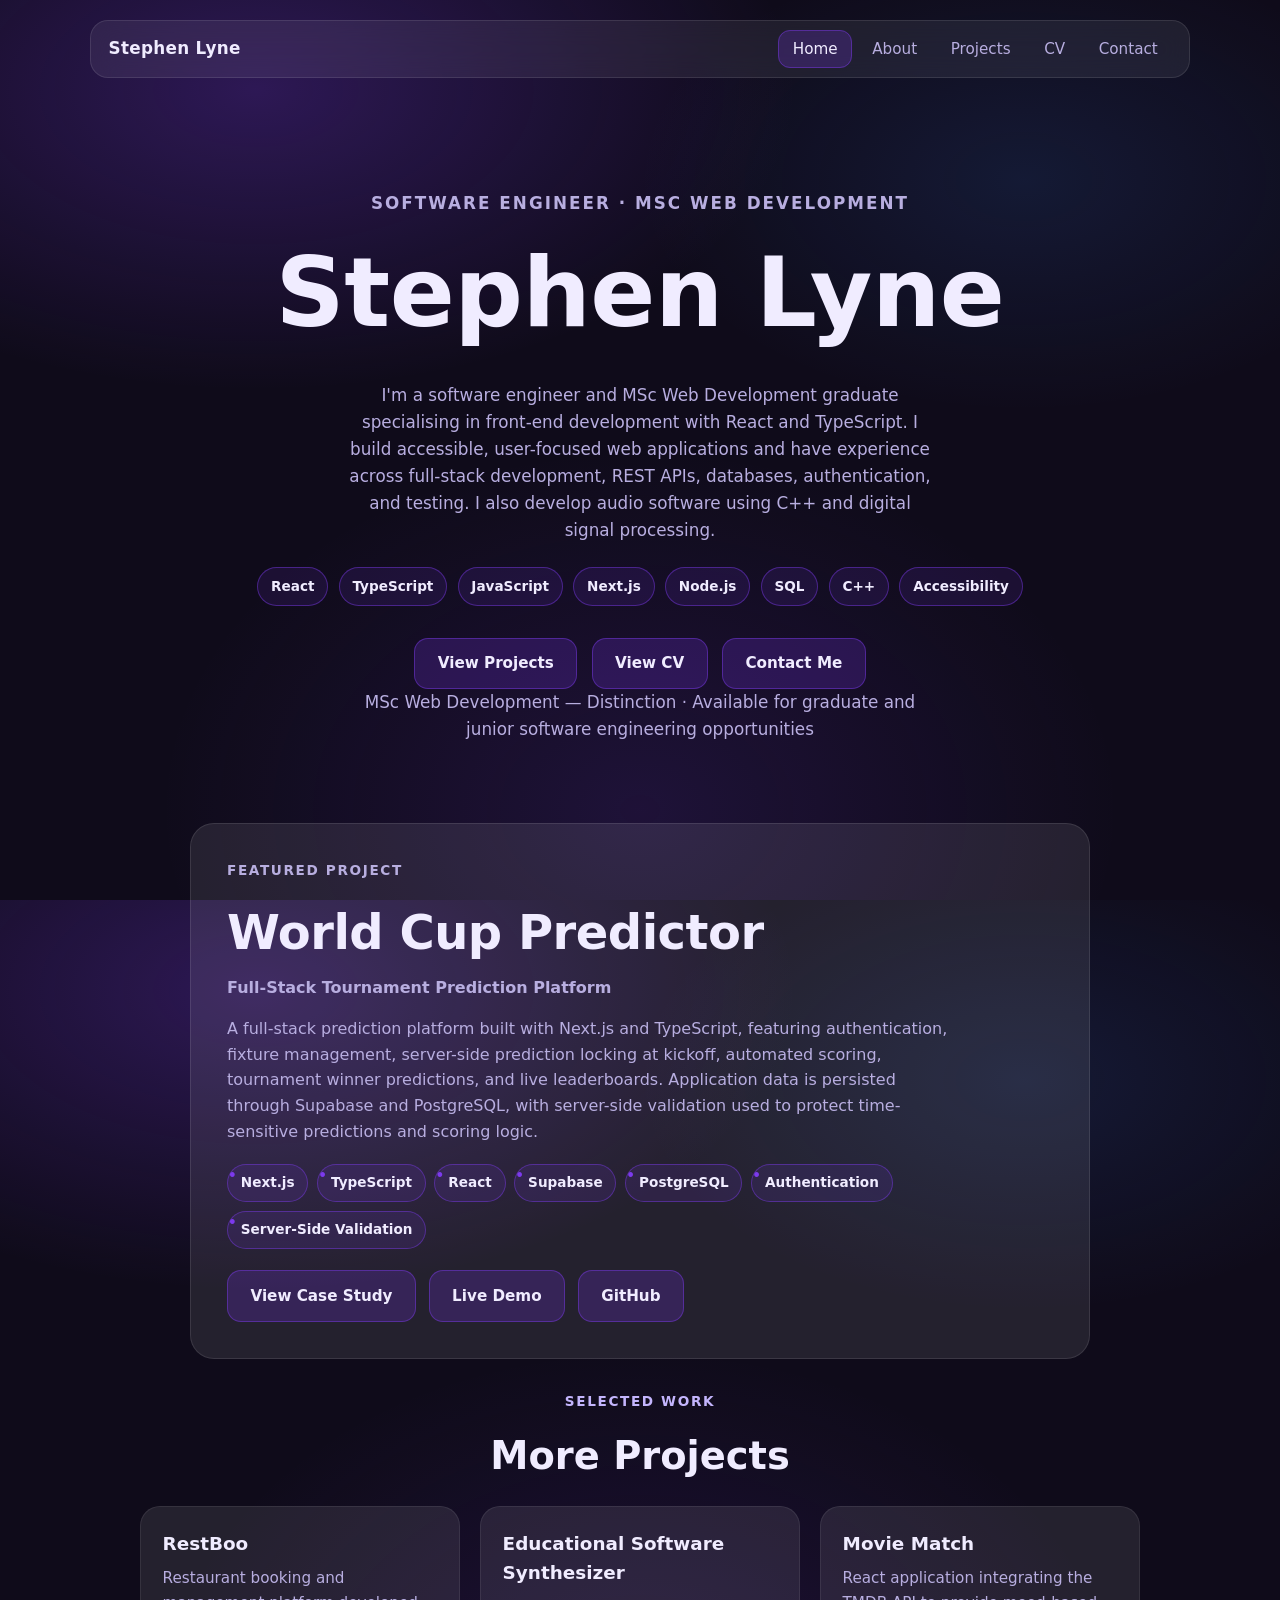
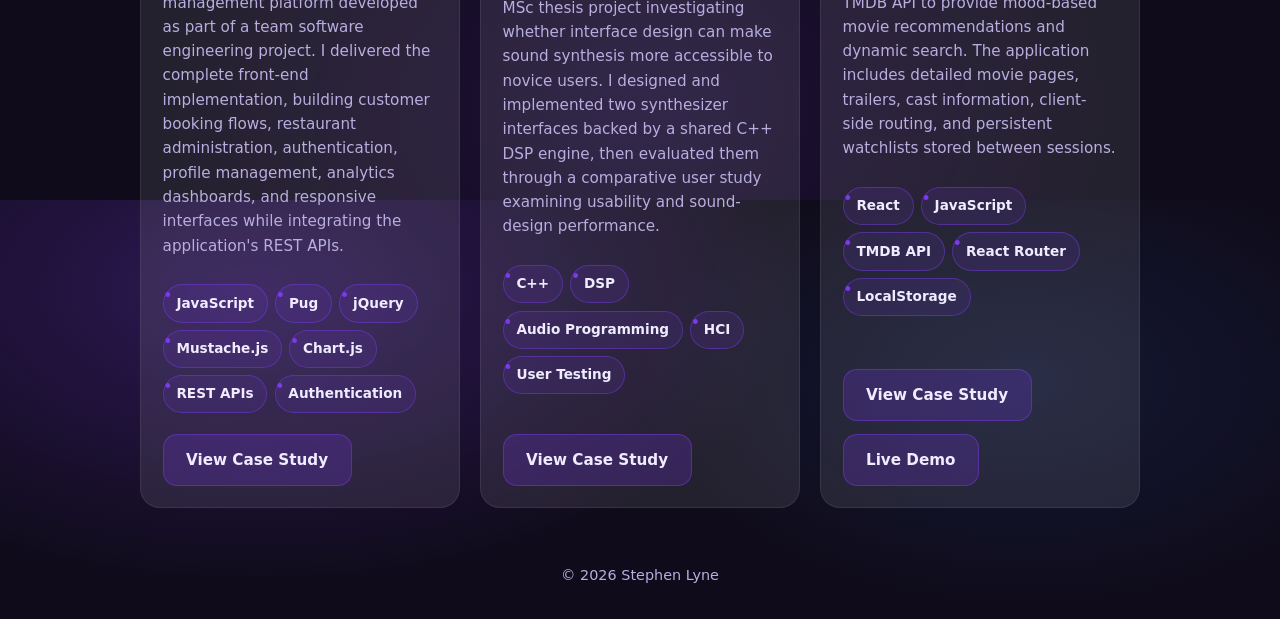
==== commit 961ad99e: "Update portfolio" ====
--- a/index.html
+++ b/index.html
@@ -4,11 +4,11 @@
   <meta charset="UTF-8">
   <meta name="viewport" content="width=device-width, initial-scale=1.0">
 
-  <title>Stephen Lyne | Front-End Developer</title>
+  <title>Stephen Lyne | Software Engineer</title>
 
   <meta
     name="description"
-    content="Portfolio of Stephen Lyne, a front-end developer and MSc Web Development student building accessible web applications, full-stack products, and audio technology projects."
+    content="Portfolio of Stephen Lyne, a software engineer and MSc Web Development graduate specialising in React, TypeScript, full-stack web development, and C++ audio software."
   >
 
   <link rel="stylesheet" href="style.css">
@@ -34,9 +34,17 @@
         </button>
 
         <ul class="nav-links" id="nav-links">
-          <li><a href="index.html" aria-current="page">Home</a></li>
-          <li><a href="about.html">About</a></li>
-          <li><a href="projects.html">Projects</a></li>
+          <li>
+            <a href="index.html" aria-current="page">Home</a>
+          </li>
+
+          <li>
+            <a href="about.html">About</a>
+          </li>
+
+          <li>
+            <a href="projects.html">Projects</a>
+          </li>
 
           <li>
             <a
@@ -48,12 +56,15 @@
             </a>
           </li>
 
-          <li><a href="contact.html">Contact</a></li>
+          <li>
+            <a href="contact.html">Contact</a>
+          </li>
         </ul>
 
       </div>
     </nav>
   </header>
+
 
   <main>
 
@@ -67,16 +78,17 @@
     >
 
       <p class="eyebrow">
-        Front-End Developer · MSc Web Development
+        Software Engineer · MSc Web Development
       </p>
 
       <h1 id="hero-title">Stephen Lyne</h1>
 
       <p>
-        I build accessible web applications with a focus on front-end
-        engineering, modern web technologies, and user-centred design.
-        Alongside web development, I explore audio software through C++
-        and digital signal processing.
+        I'm a software engineer and MSc Web Development graduate specialising
+        in front-end development with React and TypeScript. I build accessible,
+        user-focused web applications and have experience across full-stack
+        development, REST APIs, databases, authentication, and testing.
+        I also develop audio software using C++ and digital signal processing.
       </p>
 
       <ul
@@ -87,7 +99,9 @@
         <li>TypeScript</li>
         <li>JavaScript</li>
         <li>Next.js</li>
-        <li>C++ Audio</li>
+        <li>Node.js</li>
+        <li>SQL</li>
+        <li>C++</li>
         <li>Accessibility</li>
       </ul>
 
@@ -103,7 +117,7 @@
           target="_blank"
           rel="noopener noreferrer"
         >
-          Download CV
+          View CV
         </a>
 
         <a href="contact.html" class="btn">
@@ -113,11 +127,12 @@
       </div>
 
       <p class="hero-availability">
-        MSc Web Development · Available for graduate and junior software
-        engineering opportunities
+        MSc Web Development — Distinction · Available for graduate and
+        junior software engineering opportunities
       </p>
 
     </section>
+
 
     <!-- ==================================================
          FEATURED PROJECT
@@ -130,41 +145,65 @@
 
       <p class="eyebrow">Featured Project</p>
 
-      <h2 id="featured-title">RestBoo</h2>
+      <h2 id="featured-title">World Cup Predictor</h2>
 
       <p class="featured-subtitle">
-        Restaurant Booking &amp; Management Platform
+        Full-Stack Tournament Prediction Platform
       </p>
 
       <p>
-        RestBoo is a restaurant booking and management platform supporting
-        customers, restaurant partners, staff, and administrators through
-        role-based workflows. I delivered the complete front-end
-        implementation, building booking, restaurant management, messaging,
-        analytics, and profile experiences while integrating REST APIs and
-        authentication.
+        A full-stack prediction platform built with Next.js and TypeScript,
+        featuring authentication, fixture management, server-side prediction
+        locking at kickoff, automated scoring, tournament winner predictions,
+        and live leaderboards. Application data is persisted through Supabase
+        and PostgreSQL, with server-side validation used to protect
+        time-sensitive predictions and scoring logic.
       </p>
 
       <ul
         class="project-meta"
-        aria-label="Technologies used for RestBoo"
+        aria-label="Technologies used for World Cup Predictor"
       >
-        <li>Pug</li>
-        <li>JavaScript</li>
-        <li>jQuery</li>
-        <li>Mustache.js</li>
-        <li>Chart.js</li>
-        <li>REST APIs</li>
+        <li>Next.js</li>
+        <li>TypeScript</li>
+        <li>React</li>
+        <li>Supabase</li>
+        <li>PostgreSQL</li>
         <li>Authentication</li>
+        <li>Server-Side Validation</li>
       </ul>
 
       <div class="project-links">
-        <a href="projects/restboo.html" class="btn">
+
+        <a
+          href="projects/world-cup-predictor.html"
+          class="btn"
+        >
           View Case Study
         </a>
+
+        <a
+          href="https://world-cup-predictor-red-omega.vercel.app/"
+          class="btn"
+          target="_blank"
+          rel="noopener noreferrer"
+        >
+          Live Demo
+        </a>
+
+        <a
+          href="https://github.com/Stephenlyne62/world-cup-predictor"
+          class="btn"
+          target="_blank"
+          rel="noopener noreferrer"
+        >
+          GitHub
+        </a>
+
       </div>
 
     </section>
+
 
     <!-- ==================================================
          MORE PROJECTS
@@ -181,19 +220,68 @@
 
       <div class="home-project-grid">
 
-        <!-- EDUCATIONAL SOFTWARE SYNTHESIZER -->
+
+        <!-- ==================================================
+             RESTBOO
+             ================================================== -->
 
         <article class="mini-project-card">
 
-          <h3>Educational Software Synthesizer</h3>
+          <h3>RestBoo</h3>
 
           <p>
-            MSc thesis exploring whether a goal-oriented synthesizer interface can make sound design more accessible to novice users using two interfaces built on a shared C++ DSP engine.
+            Restaurant booking and management platform developed as part
+            of a team software engineering project. I delivered the complete
+            front-end implementation, building customer booking flows,
+            restaurant administration, authentication, profile management,
+            analytics dashboards, and responsive interfaces while integrating
+            the application's REST APIs.
           </p>
 
           <ul
             class="project-meta"
-            aria-label="Technologies used for the synthesizer project"
+            aria-label="Technologies used for RestBoo"
+          >
+            <li>JavaScript</li>
+            <li>Pug</li>
+            <li>jQuery</li>
+            <li>Mustache.js</li>
+            <li>Chart.js</li>
+            <li>REST APIs</li>
+            <li>Authentication</li>
+          </ul>
+
+          <div class="project-links">
+            <a
+              href="projects/restboo.html"
+              class="btn"
+            >
+              View Case Study
+            </a>
+          </div>
+
+        </article>
+
+
+        <!-- ==================================================
+             EDUCATIONAL SOFTWARE SYNTHESIZER
+             ================================================== -->
+
+        <article class="mini-project-card">
+
+          <h3>Educational Software Synthesizer</h3>
+
+          <p>
+            MSc thesis project investigating whether interface design can
+            make sound synthesis more accessible to novice users. I designed
+            and implemented two synthesizer interfaces backed by a shared
+            C++ DSP engine, then evaluated them through a comparative user
+            study examining usability and sound-design performance.
+          </p>
+
+          <ul
+            class="project-meta"
+            aria-label="Technologies and methods used for the synthesizer project"
           >
             <li>C++</li>
             <li>DSP</li>
@@ -203,54 +291,30 @@
           </ul>
 
           <div class="project-links">
-            <a href="projects/synth-thesis.html" class="btn">
+            <a
+              href="projects/synth-thesis.html"
+              class="btn"
+            >
               View Case Study
             </a>
           </div>
 
         </article>
 
-        <!-- WORLD CUP PREDICTOR -->
+
+        <!-- ==================================================
+             MOVIE MATCH
+             ================================================== -->
 
         <article class="mini-project-card">
 
-          <h3>World Cup Predictor</h3>
+          <h3>Movie Match</h3>
 
           <p>
-            Full-stack tournament prediction platform with authentication,
-            automated scoring, live leaderboards, fixture administration,
-            prediction locking, and database-backed persistence.
-          </p>
-
-          <ul
-            class="project-meta"
-            aria-label="Technologies used for World Cup Predictor"
-          >
-            <li>Next.js</li>
-            <li>TypeScript</li>
-            <li>React</li>
-            <li>Supabase</li>
-            <li>PostgreSQL</li>
-          </ul>
-
-          <div class="project-links">
-            <a href="projects/world-cup-predictor.html" class="btn">
-              View Case Study
-            </a>
-          </div>
-
-        </article>
-
-        <!-- MOVIE MATCH -->
-
-        <article class="mini-project-card">
-
-          <h3>Movie Match</h3>
-
-          <p>
-            React application integrating the TMDB API to deliver mood-based
-            recommendations, dynamic search, detailed movie pages, trailers,
-            cast information, and persistent watchlists.
+            React application integrating the TMDB API to provide mood-based
+            movie recommendations and dynamic search. The application includes
+            detailed movie pages, trailers, cast information, client-side
+            routing, and persistent watchlists stored between sessions.
           </p>
 
           <ul
@@ -265,9 +329,23 @@
           </ul>
 
           <div class="project-links">
-            <a href="projects/movie-match.html" class="btn">
+
+            <a
+              href="projects/movie-match.html"
+              class="btn"
+            >
               View Case Study
             </a>
+
+            <a
+              href="https://stephenlyne62.github.io/movieMatch/"
+              class="btn"
+              target="_blank"
+              rel="noopener noreferrer"
+            >
+              Live Demo
+            </a>
+
           </div>
 
         </article>
@@ -277,6 +355,7 @@
     </section>
 
   </main>
+
 
   <footer>
     <p>&copy; 2026 Stephen Lyne</p>
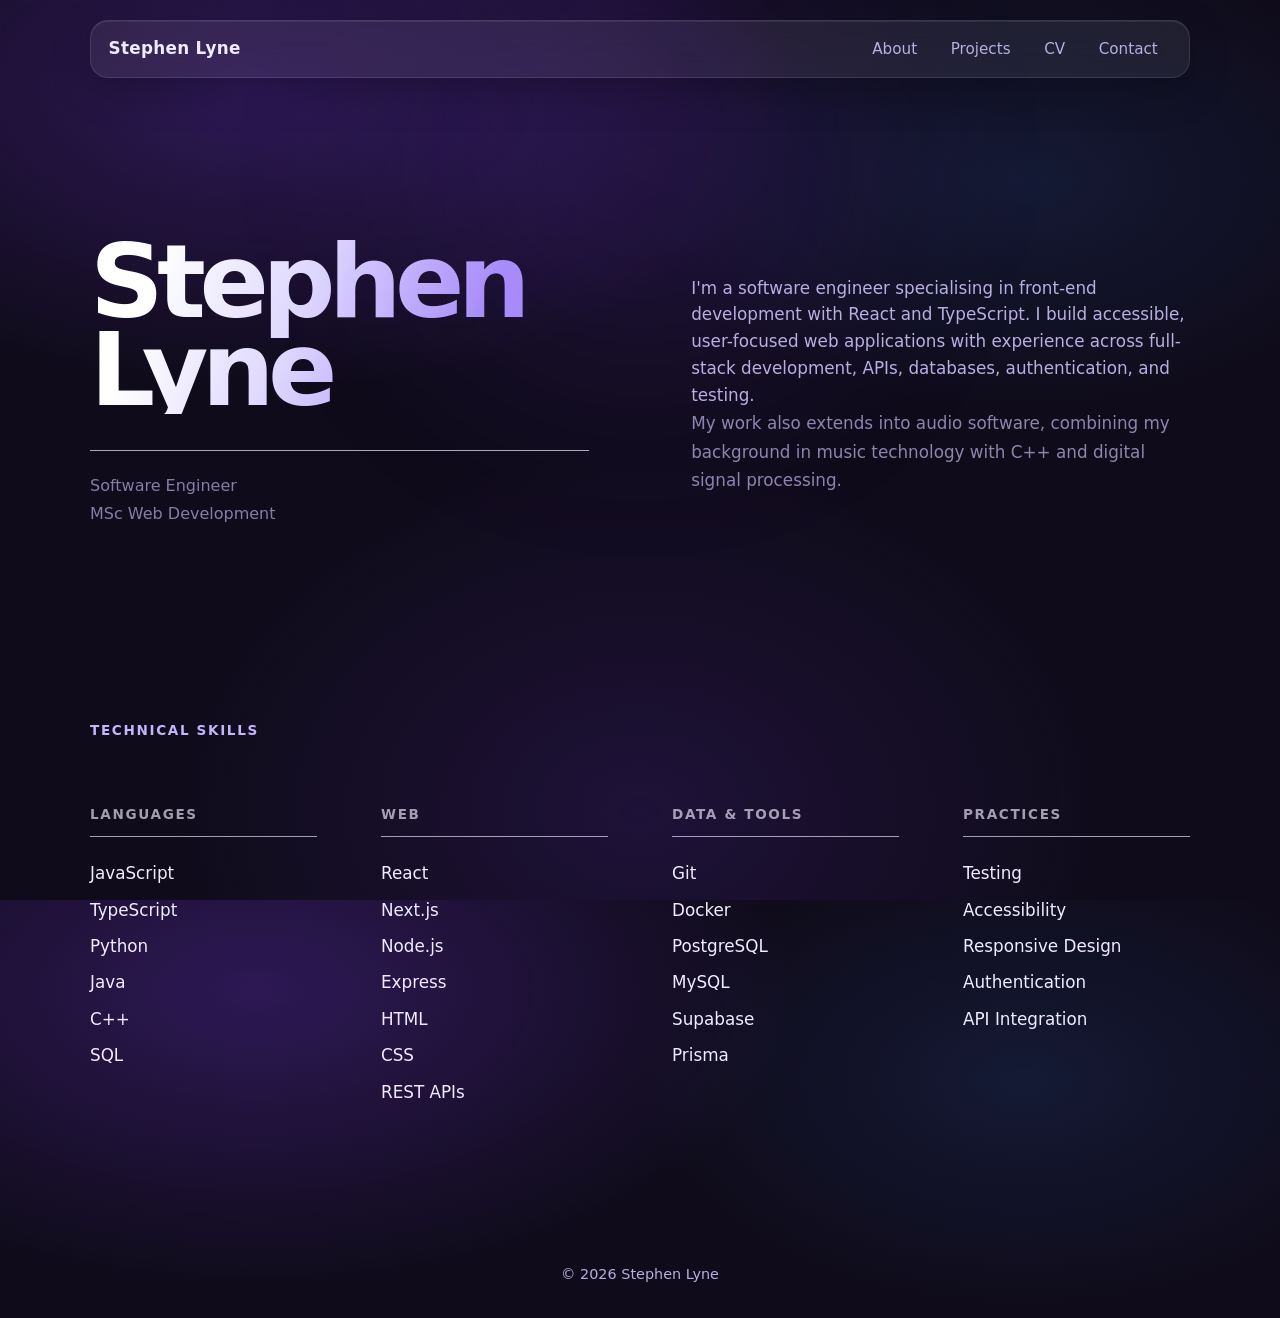
==== commit 2d40cad2: "Port Up" ====
--- a/index.html
+++ b/index.html
@@ -1,5 +1,6 @@
 <!DOCTYPE html>
 <html lang="en">
+
 <head>
   <meta charset="UTF-8">
   <meta name="viewport" content="width=device-width, initial-scale=1.0">
@@ -17,11 +18,23 @@
 
 <body>
 
+  <!-- ==================================================
+       HEADER
+       ================================================== -->
+
   <header>
+
     <nav class="navbar" aria-label="Main navigation">
+
       <div class="nav-container">
 
-        <a href="index.html" class="logo">Stephen Lyne</a>
+        <a
+          href="index.html"
+          class="logo"
+          aria-current="page"
+        >
+          Stephen Lyne
+        </a>
 
         <button
           class="nav-toggle"
@@ -34,16 +47,17 @@
         </button>
 
         <ul class="nav-links" id="nav-links">
-          <li>
-            <a href="index.html" aria-current="page">Home</a>
-          </li>
-
-          <li>
-            <a href="about.html">About</a>
-          </li>
-
-          <li>
-            <a href="projects.html">Projects</a>
+
+          <li>
+            <a href="about.html">
+              About
+            </a>
+          </li>
+
+          <li>
+            <a href="projects.html">
+              Projects
+            </a>
           </li>
 
           <li>
@@ -57,12 +71,17 @@
           </li>
 
           <li>
-            <a href="contact.html">Contact</a>
-          </li>
+            <a href="contact.html">
+              Contact
+            </a>
+          </li>
+
         </ul>
 
       </div>
+
     </nav>
+
   </header>
 
 
@@ -73,293 +92,176 @@
          ================================================== -->
 
     <section
-      class="hero hero--center"
+      class="hero hero--split"
       aria-labelledby="hero-title"
     >
 
-      <p class="eyebrow">
-        Software Engineer · MSc Web Development
-      </p>
-
-      <h1 id="hero-title">Stephen Lyne</h1>
-
-      <p>
-        I'm a software engineer and MSc Web Development graduate specialising
-        in front-end development with React and TypeScript. I build accessible,
-        user-focused web applications and have experience across full-stack
-        development, REST APIs, databases, authentication, and testing.
-        I also develop audio software using C++ and digital signal processing.
-      </p>
-
-      <ul
-        class="hero-tags"
-        aria-label="Core technologies and areas of focus"
-      >
-        <li>React</li>
-        <li>TypeScript</li>
-        <li>JavaScript</li>
-        <li>Next.js</li>
-        <li>Node.js</li>
-        <li>SQL</li>
-        <li>C++</li>
-        <li>Accessibility</li>
-      </ul>
-
-      <div class="hero-buttons">
-
-        <a href="projects.html" class="btn">
-          View Projects
-        </a>
-
-        <a
-          href="StephenLyneCV.pdf"
-          class="btn"
-          target="_blank"
-          rel="noopener noreferrer"
-        >
-          View CV
-        </a>
-
-        <a href="contact.html" class="btn">
-          Contact Me
-        </a>
-
-      </div>
-
-      <p class="hero-availability">
-        MSc Web Development — Distinction · Available for graduate and
-        junior software engineering opportunities
-      </p>
+      <!-- LEFT -->
+
+      <div class="hero-intro">
+
+        <h1 id="hero-title">
+          Stephen<br>Lyne
+        </h1>
+
+        <div class="hero-identity">
+
+          <p>
+            Software Engineer
+          </p>
+
+          <p>
+            MSc Web Development
+          </p>
+
+        </div>
+
+      </div>
+
+
+      <!-- RIGHT -->
+
+      <div class="hero-details">
+
+        <p class="hero-description">
+          I'm a software engineer specialising in front-end development
+          with React and TypeScript. I build accessible, user-focused web
+          applications with experience across full-stack development,
+          APIs, databases, authentication, and testing.
+        </p>
+
+        <p class="hero-description hero-description--secondary">
+          My work also extends into audio software, combining my background
+          in music technology with C++ and digital signal processing.
+        </p>
+
+      </div>
 
     </section>
 
 
     <!-- ==================================================
-         FEATURED PROJECT
+         TECHNOLOGIES
          ================================================== -->
 
     <section
-      class="featured-project"
-      aria-labelledby="featured-title"
+      class="technologies"
+      aria-labelledby="technologies-title"
     >
 
-      <p class="eyebrow">Featured Project</p>
-
-      <h2 id="featured-title">World Cup Predictor</h2>
-
-      <p class="featured-subtitle">
-        Full-Stack Tournament Prediction Platform
-      </p>
-
-      <p>
-        A full-stack prediction platform built with Next.js and TypeScript,
-        featuring authentication, fixture management, server-side prediction
-        locking at kickoff, automated scoring, tournament winner predictions,
-        and live leaderboards. Application data is persisted through Supabase
-        and PostgreSQL, with server-side validation used to protect
-        time-sensitive predictions and scoring logic.
-      </p>
-
-      <ul
-        class="project-meta"
-        aria-label="Technologies used for World Cup Predictor"
-      >
-        <li>Next.js</li>
-        <li>TypeScript</li>
-        <li>React</li>
-        <li>Supabase</li>
-        <li>PostgreSQL</li>
-        <li>Authentication</li>
-        <li>Server-Side Validation</li>
-      </ul>
-
-      <div class="project-links">
-
-        <a
-          href="projects/world-cup-predictor.html"
-          class="btn"
-        >
-          View Case Study
-        </a>
-
-        <a
-          href="https://world-cup-predictor-red-omega.vercel.app/"
-          class="btn"
-          target="_blank"
-          rel="noopener noreferrer"
-        >
-          Live Demo
-        </a>
-
-        <a
-          href="https://github.com/Stephenlyne62/world-cup-predictor"
-          class="btn"
-          target="_blank"
-          rel="noopener noreferrer"
-        >
-          GitHub
-        </a>
+      <div class="technologies-inner">
+
+        <div class="technologies-heading">
+
+          <p class="eyebrow">
+            Technical Skills
+          </p>
+
+        </div>
+
+
+        <div class="technology-grid">
+
+          <!-- LANGUAGES -->
+
+          <div class="technology-group">
+
+            <h3>
+              Languages
+            </h3>
+
+            <ul>
+              <li>JavaScript</li>
+              <li>TypeScript</li>
+              <li>Python</li>
+              <li>Java</li>
+              <li>C++</li>
+              <li>SQL</li>
+            </ul>
+
+          </div>
+
+
+          <!-- WEB -->
+
+          <div class="technology-group">
+
+            <h3>
+              Web
+            </h3>
+
+            <ul>
+              <li>React</li>
+              <li>Next.js</li>
+              <li>Node.js</li>
+              <li>Express</li>
+              <li>HTML</li>
+              <li>CSS</li>
+              <li>REST APIs</li>
+            </ul>
+
+          </div>
+
+
+          <!-- DATA & TOOLS -->
+
+          <div class="technology-group">
+
+            <h3>
+              Data &amp; Tools
+            </h3>
+
+            <ul>
+              <li>Git</li>
+              <li>Docker</li>
+              <li>PostgreSQL</li>
+              <li>MySQL</li>
+              <li>Supabase</li>
+              <li>Prisma</li>
+            </ul>
+
+          </div>
+
+
+          <!-- PRACTICES -->
+
+          <div class="technology-group">
+
+            <h3>
+              Practices
+            </h3>
+
+            <ul>
+              <li>Testing</li>
+              <li>Accessibility</li>
+              <li>Responsive Design</li>
+              <li>Authentication</li>
+              <li>API Integration</li>
+            </ul>
+
+          </div>
+
+        </div>
 
       </div>
 
     </section>
 
-
-    <!-- ==================================================
-         MORE PROJECTS
-         ================================================== -->
-
-    <section
-      class="home-projects"
-      aria-labelledby="projects-preview-title"
-    >
-
-      <p class="eyebrow">Selected Work</p>
-
-      <h2 id="projects-preview-title">More Projects</h2>
-
-      <div class="home-project-grid">
-
-
-        <!-- ==================================================
-             RESTBOO
-             ================================================== -->
-
-        <article class="mini-project-card">
-
-          <h3>RestBoo</h3>
-
-          <p>
-            Restaurant booking and management platform developed as part
-            of a team software engineering project. I delivered the complete
-            front-end implementation, building customer booking flows,
-            restaurant administration, authentication, profile management,
-            analytics dashboards, and responsive interfaces while integrating
-            the application's REST APIs.
-          </p>
-
-          <ul
-            class="project-meta"
-            aria-label="Technologies used for RestBoo"
-          >
-            <li>JavaScript</li>
-            <li>Pug</li>
-            <li>jQuery</li>
-            <li>Mustache.js</li>
-            <li>Chart.js</li>
-            <li>REST APIs</li>
-            <li>Authentication</li>
-          </ul>
-
-          <div class="project-links">
-            <a
-              href="projects/restboo.html"
-              class="btn"
-            >
-              View Case Study
-            </a>
-          </div>
-
-        </article>
-
-
-        <!-- ==================================================
-             EDUCATIONAL SOFTWARE SYNTHESIZER
-             ================================================== -->
-
-        <article class="mini-project-card">
-
-          <h3>Educational Software Synthesizer</h3>
-
-          <p>
-            MSc thesis project investigating whether interface design can
-            make sound synthesis more accessible to novice users. I designed
-            and implemented two synthesizer interfaces backed by a shared
-            C++ DSP engine, then evaluated them through a comparative user
-            study examining usability and sound-design performance.
-          </p>
-
-          <ul
-            class="project-meta"
-            aria-label="Technologies and methods used for the synthesizer project"
-          >
-            <li>C++</li>
-            <li>DSP</li>
-            <li>Audio Programming</li>
-            <li>HCI</li>
-            <li>User Testing</li>
-          </ul>
-
-          <div class="project-links">
-            <a
-              href="projects/synth-thesis.html"
-              class="btn"
-            >
-              View Case Study
-            </a>
-          </div>
-
-        </article>
-
-
-        <!-- ==================================================
-             MOVIE MATCH
-             ================================================== -->
-
-        <article class="mini-project-card">
-
-          <h3>Movie Match</h3>
-
-          <p>
-            React application integrating the TMDB API to provide mood-based
-            movie recommendations and dynamic search. The application includes
-            detailed movie pages, trailers, cast information, client-side
-            routing, and persistent watchlists stored between sessions.
-          </p>
-
-          <ul
-            class="project-meta"
-            aria-label="Technologies used for Movie Match"
-          >
-            <li>React</li>
-            <li>JavaScript</li>
-            <li>TMDB API</li>
-            <li>React Router</li>
-            <li>LocalStorage</li>
-          </ul>
-
-          <div class="project-links">
-
-            <a
-              href="projects/movie-match.html"
-              class="btn"
-            >
-              View Case Study
-            </a>
-
-            <a
-              href="https://stephenlyne62.github.io/movieMatch/"
-              class="btn"
-              target="_blank"
-              rel="noopener noreferrer"
-            >
-              Live Demo
-            </a>
-
-          </div>
-
-        </article>
-
-      </div>
-
-    </section>
-
   </main>
 
 
+  <!-- ==================================================
+       FOOTER
+       ================================================== -->
+
   <footer>
-    <p>&copy; 2026 Stephen Lyne</p>
+
+    <p>
+      &copy; 2026 Stephen Lyne
+    </p>
+
   </footer>
 
 </body>
+
 </html>
--- a/style.css
+++ b/style.css
@@ -1,3 +1,16 @@
+/* ============================================================================
+   STEPHEN LYNE PORTFOLIO — FULL REWRITTEN STYLESHEET
+
+   This is a behavior-preserving rewrite of the complete original stylesheet.
+   All shared styles, route-specific designs, responsive breakpoints, animation
+   rules, lightbox rules, accessibility rules, and final cascade overrides are
+   retained in their working order.
+
+   Important: later blocks intentionally override earlier generic blocks for
+   specific pages and case studies. Do not merge those blocks solely because
+   selectors look similar; their order is part of the design.
+   ============================================================================ */
+
 /* =====================
    RESET & BASE
 ===================== */
@@ -2358,4 +2371,4917 @@
 
 .project-links {
     margin-top: auto;
+}
+/* =====================
+   POLISH / AMBIENT EFFECTS
+===================== */
+
+body {
+  position: relative;
+  isolation: isolate;
+}
+
+/* Subtle technical grid */
+body::before {
+  content: "";
+  position: fixed;
+  inset: 0;
+  z-index: -1;
+  pointer-events: none;
+  opacity: 0.22;
+
+  background-image:
+    linear-gradient(rgba(255, 255, 255, 0.035) 1px, transparent 1px),
+    linear-gradient(90deg, rgba(255, 255, 255, 0.035) 1px, transparent 1px);
+
+  background-size: 42px 42px;
+  mask-image: linear-gradient(to bottom, black, transparent 85%);
+}
+
+/* Soft moving purple glow */
+body::after {
+  content: "";
+  position: fixed;
+  width: 420px;
+  height: 420px;
+  top: 18%;
+  left: 50%;
+  z-index: -1;
+  pointer-events: none;
+
+  background: rgba(124, 58, 237, 0.14);
+  filter: blur(100px);
+  border-radius: 50%;
+  transform: translate(-50%, -50%);
+  animation: ambientFloat 12s ease-in-out infinite alternate;
+}
+
+@keyframes ambientFloat {
+  from {
+    transform: translate(-58%, -45%) scale(0.9);
+    opacity: 0.55;
+  }
+
+  to {
+    transform: translate(-42%, -55%) scale(1.1);
+    opacity: 0.9;
+  }
+}
+
+/* Gradient hero heading */
+.hero h1 {
+  background: linear-gradient(
+    110deg,
+    #ffffff 15%,
+    #ddd6fe 48%,
+    #a78bfa 85%
+  );
+  -webkit-background-clip: text;
+  background-clip: text;
+  color: transparent;
+}
+
+/* Slightly more premium navigation */
+.navbar {
+  box-shadow:
+    0 12px 40px rgba(0, 0, 0, 0.22),
+    inset 0 1px rgba(255, 255, 255, 0.08);
+  transition: border-color 0.25s ease, box-shadow 0.25s ease;
+}
+
+.navbar:hover {
+  border-color: rgba(167, 139, 250, 0.35);
+  box-shadow:
+    0 16px 48px rgba(0, 0, 0, 0.28),
+    0 0 28px rgba(124, 58, 237, 0.12),
+    inset 0 1px rgba(255, 255, 255, 0.1);
+}
+
+/* More responsive skill pills */
+.hero-tags li,
+.skill-tags li {
+  transition:
+    transform 0.2s ease,
+    background 0.2s ease,
+    border-color 0.2s ease,
+    box-shadow 0.2s ease;
+}
+
+.hero-tags li:hover,
+.skill-tags li:hover {
+  transform: translateY(-3px);
+  background: rgba(124, 58, 237, 0.24);
+  border-color: rgba(167, 139, 250, 0.75);
+  box-shadow: 0 8px 22px rgba(124, 58, 237, 0.2);
+}
+
+/* Stronger button hover state */
+.btn {
+  position: relative;
+  overflow: hidden;
+}
+
+.btn::before {
+  content: "";
+  position: absolute;
+  inset: 0;
+  background: linear-gradient(
+    110deg,
+    transparent 20%,
+    rgba(255, 255, 255, 0.16) 50%,
+    transparent 80%
+  );
+  transform: translateX(-120%);
+  transition: transform 0.55s ease;
+}
+
+.btn:hover::before,
+.btn:focus-visible::before {
+  transform: translateX(120%);
+}
+
+.btn {
+  box-shadow:
+    0 8px 20px rgba(0, 0, 0, 0.16),
+    inset 0 1px rgba(255, 255, 255, 0.1);
+}
+
+/* Accessibility: respect reduced-motion preferences */
+@media (prefers-reduced-motion: reduce) {
+  *,
+  *::before,
+  *::after {
+    animation-duration: 0.01ms !important;
+    animation-iteration-count: 1 !important;
+    transition-duration: 0.01ms !important;
+  }
+}
+/* ==========================================================
+   HOMEPAGE REDESIGN
+   Split hero + supporting project typography
+
+   Add this section to the BOTTOM of the existing style.css.
+   ========================================================== */
+
+
+/* ==========================================================
+   SPLIT HERO
+   ========================================================== */
+
+.hero.hero--split {
+  display: grid;
+  grid-template-columns: minmax(0, 1fr) minmax(0, 1fr);
+  gap: clamp(3rem, 8vw, 8rem);
+
+  align-items: start;
+
+  width: 100%;
+  max-width: 1200px;
+
+  margin: 0 auto;
+
+  padding-top: clamp(5rem, 10vw, 9rem);
+  padding-bottom: clamp(5rem, 10vw, 9rem);
+
+  text-align: left;
+}
+
+
+/* ==========================================================
+   HERO — LEFT SIDE
+   ========================================================== */
+
+.hero-intro {
+  display: flex;
+  flex-direction: column;
+  align-items: flex-start;
+}
+
+
+.hero-intro .eyebrow {
+  margin-top: 0;
+  margin-bottom: 1.5rem;
+}
+
+
+.hero.hero--split h1 {
+  margin: 0;
+
+  font-size: clamp(4rem, 8vw, 7.5rem);
+  line-height: 0.86;
+
+  letter-spacing: -0.065em;
+}
+
+
+.hero-degree {
+  margin-top: 2rem;
+  margin-bottom: 0;
+
+  font-size: 1rem;
+  line-height: 1.5;
+
+  opacity: 0.7;
+}
+
+
+/* ==========================================================
+   HERO — RIGHT SIDE
+   ========================================================== */
+
+.hero-details {
+  display: flex;
+  flex-direction: column;
+  align-items: flex-start;
+
+  padding-top: 0.25rem;
+}
+
+
+.hero-description {
+  max-width: 620px;
+
+  margin-top: 0;
+  margin-bottom: 1.25rem;
+
+  font-size: clamp(1.15rem, 1.6vw, 1.45rem);
+  line-height: 1.6;
+}
+
+
+.hero-description--secondary {
+  font-size: 1rem;
+  line-height: 1.7;
+
+  opacity: 0.75;
+}
+
+
+/* ==========================================================
+   HERO TECHNOLOGY TAGS
+   ========================================================== */
+
+.hero.hero--split .hero-tags {
+  display: flex;
+  flex-wrap: wrap;
+
+  justify-content: flex-start;
+
+  gap: 0.6rem;
+
+  width: 100%;
+
+  margin: 1.5rem 0 0;
+  padding: 0;
+
+  list-style: none;
+}
+
+
+.hero.hero--split .hero-tags li {
+  margin: 0;
+}
+
+
+/* ==========================================================
+   HERO AVAILABILITY
+   ========================================================== */
+
+.hero.hero--split .hero-availability {
+  max-width: 560px;
+
+  margin-top: 2rem;
+  margin-bottom: 0;
+
+  padding-top: 1.25rem;
+
+  font-size: 0.95rem;
+  line-height: 1.6;
+
+  border-top: 1px solid currentColor;
+
+  opacity: 0.7;
+}
+
+
+/* ==========================================================
+   PROJECT SUPPORTING LABELS
+   ========================================================== */
+
+.project-type {
+  margin-top: -0.35rem;
+  margin-bottom: 1.25rem;
+
+  font-size: 0.9rem;
+  line-height: 1.5;
+
+  font-weight: 600;
+
+  letter-spacing: 0.03em;
+
+  opacity: 0.65;
+}
+
+
+.project-highlight {
+  margin-top: 1.25rem;
+  margin-bottom: 1.25rem;
+
+  font-weight: 600;
+}
+
+
+/* ==========================================================
+   FEATURED PROJECT
+   ========================================================== */
+
+.featured-project {
+  position: relative;
+}
+
+
+.featured-project > p:not(.eyebrow):not(.featured-subtitle) {
+  max-width: 800px;
+}
+
+
+/* ==========================================================
+   PROJECT LINK SPACING
+   ========================================================== */
+
+.project-links {
+  display: flex;
+  flex-wrap: wrap;
+
+  gap: 0.75rem;
+
+  margin-top: 1.5rem;
+}
+
+
+/* ==========================================================
+   TABLET
+   ========================================================== */
+
+@media (max-width: 900px) {
+
+  .hero.hero--split {
+    gap: 3rem;
+
+    padding-top: 5rem;
+    padding-bottom: 5rem;
+  }
+
+
+  .hero.hero--split h1 {
+    font-size: clamp(3.8rem, 9vw, 6rem);
+  }
+
+
+  .hero-description {
+    font-size: 1.1rem;
+  }
+
+}
+
+
+/* ==========================================================
+   MOBILE
+   ========================================================== */
+
+@media (max-width: 700px) {
+
+  .hero.hero--split {
+    grid-template-columns: 1fr;
+
+    gap: 2.75rem;
+
+    padding-top: 4rem;
+    padding-bottom: 4rem;
+  }
+
+
+  .hero.hero--split h1 {
+    font-size: clamp(4rem, 18vw, 6rem);
+  }
+
+
+  .hero-degree {
+    margin-top: 1.5rem;
+  }
+
+
+  .hero-details {
+    padding-top: 0;
+  }
+
+
+  .hero-description {
+    max-width: 100%;
+
+    font-size: 1.1rem;
+  }
+
+
+  .hero-description--secondary {
+    font-size: 1rem;
+  }
+
+
+  .hero.hero--split .hero-tags {
+    margin-top: 1.25rem;
+  }
+
+
+  .hero.hero--split .hero-availability {
+    max-width: 100%;
+
+    margin-top: 1.75rem;
+  }
+
+}
+
+
+/* ==========================================================
+   SMALL MOBILE
+   ========================================================== */
+
+@media (max-width: 420px) {
+
+  .hero.hero--split {
+    padding-top: 3rem;
+    padding-bottom: 3.5rem;
+  }
+
+
+  .hero.hero--split h1 {
+    font-size: clamp(3.5rem, 19vw, 5rem);
+  }
+
+
+  .project-links {
+    align-items: stretch;
+  }
+
+
+  .project-links .btn {
+    text-align: center;
+  }
+
+}
+/* ==========================================================
+   SPLIT HERO
+   ========================================================== */
+
+.hero.hero--split {
+  display: grid;
+  grid-template-columns: minmax(0, 1fr) minmax(0, 1fr);
+  gap: clamp(3rem, 8vw, 8rem);
+
+  align-items: center;
+
+  width: 100%;
+  max-width: 1200px;
+
+  margin: 0 auto;
+
+  padding-top: clamp(5rem, 10vw, 9rem);
+  padding-bottom: clamp(5rem, 10vw, 9rem);
+
+  text-align: left;
+}
+
+
+/* ==========================================================
+   HERO — LEFT
+   ========================================================== */
+
+.hero-intro {
+  display: flex;
+  align-items: center;
+}
+
+
+.hero.hero--split h1 {
+  margin: 0;
+
+  font-size: clamp(4rem, 8vw, 7.5rem);
+  line-height: 0.86;
+
+  letter-spacing: -0.065em;
+}
+
+
+/* ==========================================================
+   HERO — RIGHT
+   ========================================================== */
+
+.hero-details {
+  display: flex;
+  flex-direction: column;
+  align-items: flex-start;
+}
+
+
+.hero-description {
+  max-width: 620px;
+
+  margin-top: 0;
+  margin-bottom: 1.25rem;
+
+  font-size: clamp(1.15rem, 1.6vw, 1.45rem);
+  line-height: 1.6;
+}
+
+
+.hero-description--secondary {
+  font-size: 1rem;
+  line-height: 1.7;
+
+  opacity: 0.75;
+}
+
+
+/* ==========================================================
+   TECHNOLOGY TAGS
+   ========================================================== */
+
+.hero.hero--split .hero-tags {
+  display: flex;
+  flex-wrap: wrap;
+
+  justify-content: flex-start;
+
+  gap: 0.6rem;
+
+  width: 100%;
+
+  margin: 1.5rem 0 0;
+  padding: 0;
+
+  list-style: none;
+}
+
+
+.hero.hero--split .hero-tags li {
+  margin: 0;
+}
+
+
+/* ==========================================================
+   ROLE / DEGREE
+   ========================================================== */
+
+.hero.hero--split .hero-availability {
+  width: 100%;
+  max-width: 620px;
+
+  margin-top: 2.5rem;
+  margin-bottom: 0;
+
+  padding-top: 1.5rem;
+
+  font-size: 0.95rem;
+  line-height: 1.6;
+
+  border-top: 1px solid currentColor;
+
+  opacity: 0.7;
+}
+
+
+/* ==========================================================
+   MOBILE
+   ========================================================== */
+
+@media (max-width: 700px) {
+
+  .hero.hero--split {
+    grid-template-columns: 1fr;
+
+    gap: 2.75rem;
+
+    align-items: start;
+
+    padding-top: 4rem;
+    padding-bottom: 4rem;
+  }
+
+
+  .hero.hero--split h1 {
+    font-size: clamp(4rem, 18vw, 6rem);
+  }
+
+
+  .hero-description {
+    max-width: 100%;
+
+    font-size: 1.1rem;
+  }
+
+
+  .hero-description--secondary {
+    font-size: 1rem;
+  }
+
+
+  .hero.hero--split .hero-tags {
+    margin-top: 1.25rem;
+  }
+
+
+  .hero.hero--split .hero-availability {
+    max-width: 100%;
+
+    margin-top: 2rem;
+  }
+
+}
+/* ==========================================================
+   CLEAN HOMEPAGE
+   ========================================================== */
+
+
+/* ==========================================================
+   HERO
+   ========================================================== */
+
+.hero.hero--split {
+  display: grid;
+  grid-template-columns: minmax(0, 1fr) minmax(0, 1fr);
+  gap: clamp(3rem, 8vw, 8rem);
+
+  align-items: center;
+
+  width: 100%;
+  max-width: 1200px;
+
+  margin: 0 auto;
+
+  padding-top: clamp(5rem, 10vw, 9rem);
+  padding-bottom: clamp(5rem, 10vw, 9rem);
+
+  text-align: left;
+}
+
+
+/* ==========================================================
+   HERO — LEFT
+   ========================================================== */
+
+.hero-intro {
+  display: flex;
+  align-items: center;
+}
+
+
+.hero.hero--split h1 {
+  margin: 0;
+
+  font-size: clamp(4rem, 8vw, 7.5rem);
+  line-height: 0.86;
+
+  letter-spacing: -0.065em;
+}
+
+
+/* ==========================================================
+   HERO — RIGHT
+   ========================================================== */
+
+.hero-details {
+  display: flex;
+  flex-direction: column;
+  align-items: flex-start;
+}
+
+
+.hero-description {
+  max-width: 620px;
+
+  margin-top: 0;
+  margin-bottom: 1.25rem;
+
+  font-size: clamp(1.15rem, 1.6vw, 1.45rem);
+  line-height: 1.6;
+}
+
+
+.hero-description--secondary {
+  font-size: 1rem;
+  line-height: 1.7;
+
+  opacity: 0.75;
+}
+
+
+/* ==========================================================
+   HERO TAGS
+   ========================================================== */
+
+.hero.hero--split .hero-tags {
+  display: flex;
+  flex-wrap: wrap;
+
+  justify-content: flex-start;
+
+  gap: 0.6rem;
+
+  width: 100%;
+
+  margin: 1.5rem 0 0;
+  padding: 0;
+
+  list-style: none;
+}
+
+
+.hero.hero--split .hero-tags li {
+  margin: 0;
+}
+
+
+/* ==========================================================
+   HERO IDENTITY
+   ========================================================== */
+
+.hero-identity {
+  width: 100%;
+  max-width: 620px;
+
+  margin-top: 2.5rem;
+  margin-bottom: 0;
+
+  padding-top: 1.5rem;
+
+  font-size: 0.95rem;
+  line-height: 1.6;
+
+  border-top: 1px solid currentColor;
+
+  opacity: 0.7;
+}
+
+
+/* ==========================================================
+   TECHNOLOGIES
+   ========================================================== */
+
+.technologies {
+  width: 100%;
+  max-width: 1200px;
+
+  margin: 0 auto;
+
+  padding-top: clamp(4rem, 7vw, 7rem);
+  padding-bottom: clamp(5rem, 8vw, 8rem);
+
+  border-top: 1px solid rgba(255, 255, 255, 0.12);
+}
+
+
+/* ==========================================================
+   TECHNOLOGIES HEADING
+   ========================================================== */
+
+.technologies-heading {
+  margin-bottom: clamp(3rem, 5vw, 5rem);
+}
+
+
+.technologies-heading .eyebrow {
+  margin-top: 0;
+  margin-bottom: 0.75rem;
+}
+
+
+.technologies-heading h2 {
+  margin: 0;
+
+  font-size: clamp(2.5rem, 5vw, 4.5rem);
+  line-height: 1;
+
+  letter-spacing: -0.04em;
+}
+
+
+/* ==========================================================
+   TECHNOLOGY GRID
+   ========================================================== */
+
+.technology-grid {
+  display: grid;
+
+  grid-template-columns: repeat(4, minmax(0, 1fr));
+
+  gap: clamp(2rem, 5vw, 5rem);
+}
+
+
+/* ==========================================================
+   TECHNOLOGY GROUPS
+   ========================================================== */
+
+.technology-group h3 {
+  margin-top: 0;
+  margin-bottom: 1.5rem;
+
+  padding-bottom: 0.75rem;
+
+  font-size: 0.85rem;
+  line-height: 1.4;
+
+  text-transform: uppercase;
+  letter-spacing: 0.12em;
+
+  border-bottom: 1px solid currentColor;
+
+  opacity: 0.65;
+}
+
+
+.technology-group ul {
+  display: flex;
+  flex-direction: column;
+
+  gap: 0.7rem;
+
+  margin: 0;
+  padding: 0;
+
+  list-style: none;
+}
+
+
+.technology-group li {
+  margin: 0;
+
+  font-size: 1.05rem;
+  line-height: 1.5;
+}
+
+
+/* ==========================================================
+   TABLET
+   ========================================================== */
+
+@media (max-width: 900px) {
+
+  .hero.hero--split {
+    gap: 3rem;
+
+    padding-top: 5rem;
+    padding-bottom: 5rem;
+  }
+
+
+  .hero.hero--split h1 {
+    font-size: clamp(3.8rem, 9vw, 6rem);
+  }
+
+
+  .hero-description {
+    font-size: 1.1rem;
+  }
+
+
+  .technology-grid {
+    grid-template-columns: repeat(2, minmax(0, 1fr));
+
+    row-gap: 3.5rem;
+  }
+
+}
+
+
+/* ==========================================================
+   MOBILE
+   ========================================================== */
+
+@media (max-width: 700px) {
+
+  .hero.hero--split {
+    grid-template-columns: 1fr;
+
+    gap: 2.75rem;
+
+    align-items: start;
+
+    padding-top: 4rem;
+    padding-bottom: 4rem;
+  }
+
+
+  .hero.hero--split h1 {
+    font-size: clamp(4rem, 18vw, 6rem);
+  }
+
+
+  .hero-description {
+    max-width: 100%;
+
+    font-size: 1.1rem;
+  }
+
+
+  .hero-description--secondary {
+    font-size: 1rem;
+  }
+
+
+  .hero.hero--split .hero-tags {
+    margin-top: 1.25rem;
+  }
+
+
+  .hero-identity {
+    max-width: 100%;
+
+    margin-top: 2rem;
+  }
+
+
+  .technologies {
+    padding-top: 4rem;
+    padding-bottom: 5rem;
+  }
+
+
+  .technologies-heading {
+    margin-bottom: 3rem;
+  }
+
+
+  .technology-grid {
+    grid-template-columns: repeat(2, minmax(0, 1fr));
+
+    gap: 3rem 2rem;
+  }
+
+}
+
+
+/* ==========================================================
+   SMALL MOBILE
+   ========================================================== */
+
+@media (max-width: 480px) {
+
+  .hero.hero--split {
+    padding-top: 3rem;
+    padding-bottom: 3.5rem;
+  }
+
+
+  .hero.hero--split h1 {
+    font-size: clamp(3.5rem, 19vw, 5rem);
+  }
+
+
+  .technology-grid {
+    grid-template-columns: 1fr;
+
+    gap: 2.75rem;
+  }
+
+}
+/* ==========================================================
+   CLEAN HOMEPAGE
+   ========================================================== */
+
+
+/* ==========================================================
+   HERO
+   ========================================================== */
+
+.hero.hero--split {
+  display: grid;
+  grid-template-columns: minmax(0, 1fr) minmax(0, 1fr);
+  gap: clamp(3rem, 8vw, 8rem);
+
+  align-items: center;
+
+  width: 100%;
+  max-width: 1200px;
+
+  margin: 0 auto;
+
+  padding-top: clamp(6rem, 10vw, 9rem);
+  padding-bottom: clamp(6rem, 10vw, 9rem);
+
+  text-align: left;
+}
+
+
+/* ==========================================================
+   HERO — LEFT
+   ========================================================== */
+
+.hero-intro {
+  display: flex;
+  flex-direction: column;
+  align-items: flex-start;
+}
+
+
+.hero.hero--split h1 {
+  margin: 0;
+
+  font-size: clamp(4rem, 8vw, 7.5rem);
+  line-height: 0.86;
+
+  letter-spacing: -0.065em;
+}
+
+
+/* ==========================================================
+   HERO IDENTITY
+   ========================================================== */
+
+.hero-identity {
+  width: 100%;
+  max-width: 500px;
+
+  margin-top: 2.25rem;
+  padding-top: 1.4rem;
+
+  border-top: 1px solid currentColor;
+
+  opacity: 0.7;
+}
+
+
+.hero-identity p {
+  margin: 0;
+
+  font-size: 1rem;
+  line-height: 1.65;
+}
+
+
+.hero-identity p + p {
+  margin-top: 0.1rem;
+}
+
+
+/* ==========================================================
+   HERO — RIGHT
+   ========================================================== */
+
+.hero-details {
+  display: flex;
+  flex-direction: column;
+  align-items: flex-start;
+}
+
+
+.hero-description {
+  max-width: 620px;
+
+  margin-top: 0;
+  margin-bottom: 1.25rem;
+
+  font-size: clamp(1.15rem, 1.6vw, 1.45rem);
+  line-height: 1.6;
+}
+
+
+.hero-description--secondary {
+  margin-bottom: 0;
+
+  font-size: 1rem;
+  line-height: 1.7;
+
+  opacity: 0.75;
+}
+
+
+/* ==========================================================
+   TECHNOLOGIES
+   ========================================================== */
+
+.technologies {
+  width: 100%;
+
+  /* No border here — the colour change separates sections. */
+  border-top: none;
+
+  padding: 0;
+}
+
+
+.technologies-inner {
+  width: 100%;
+  max-width: 1200px;
+
+  margin: 0 auto;
+
+  /*
+     Gives the heading breathing room after the background
+     colour transition instead of sitting directly on it.
+  */
+  padding-top: clamp(3rem, 5vw, 4.5rem);
+  padding-bottom: clamp(5rem, 8vw, 8rem);
+}
+
+
+/* ==========================================================
+   TECHNOLOGIES HEADING
+   ========================================================== */
+
+.technologies-heading {
+  margin-bottom: clamp(3rem, 5vw, 5rem);
+}
+
+
+.technologies-heading .eyebrow {
+  margin-top: 0;
+  margin-bottom: 0.75rem;
+}
+
+
+.technologies-heading h2 {
+  margin: 0;
+
+  font-size: clamp(2.5rem, 5vw, 4.5rem);
+  line-height: 1;
+
+  letter-spacing: -0.04em;
+}
+
+
+/* ==========================================================
+   TECHNOLOGY GRID
+   ========================================================== */
+
+.technology-grid {
+  display: grid;
+
+  grid-template-columns: repeat(4, minmax(0, 1fr));
+
+  gap: clamp(2rem, 5vw, 5rem);
+}
+
+
+/* ==========================================================
+   TECHNOLOGY GROUPS
+   ========================================================== */
+
+.technology-group h3 {
+  margin-top: 0;
+  margin-bottom: 1.5rem;
+
+  padding-bottom: 0.75rem;
+
+  font-size: 0.85rem;
+  line-height: 1.4;
+
+  text-transform: uppercase;
+  letter-spacing: 0.12em;
+
+  border-bottom: 1px solid currentColor;
+
+  opacity: 0.65;
+}
+
+
+.technology-group ul {
+  display: flex;
+  flex-direction: column;
+
+  gap: 0.7rem;
+
+  margin: 0;
+  padding: 0;
+
+  list-style: none;
+}
+
+
+.technology-group li {
+  margin: 0;
+
+  font-size: 1.05rem;
+  line-height: 1.5;
+}
+
+
+/* ==========================================================
+   TABLET
+   ========================================================== */
+
+@media (max-width: 900px) {
+
+  .hero.hero--split {
+    gap: 3rem;
+
+    padding-top: 5rem;
+    padding-bottom: 5rem;
+  }
+
+
+  .hero.hero--split h1 {
+    font-size: clamp(3.8rem, 9vw, 6rem);
+  }
+
+
+  .hero-description {
+    font-size: 1.1rem;
+  }
+
+
+  .technology-grid {
+    grid-template-columns: repeat(2, minmax(0, 1fr));
+
+    row-gap: 3.5rem;
+  }
+
+}
+
+
+/* ==========================================================
+   MOBILE
+   ========================================================== */
+
+@media (max-width: 700px) {
+
+  .hero.hero--split {
+    grid-template-columns: 1fr;
+
+    gap: 3rem;
+
+    align-items: start;
+
+    padding-top: 4rem;
+    padding-bottom: 4rem;
+  }
+
+
+  .hero.hero--split h1 {
+    font-size: clamp(4rem, 18vw, 6rem);
+  }
+
+
+  .hero-identity {
+    max-width: 100%;
+
+    margin-top: 1.75rem;
+  }
+
+
+  .hero-description {
+    max-width: 100%;
+
+    font-size: 1.1rem;
+  }
+
+
+  .hero-description--secondary {
+    font-size: 1rem;
+  }
+
+
+  .technologies-inner {
+    padding-top: 3rem;
+    padding-bottom: 5rem;
+  }
+
+
+  .technologies-heading {
+    margin-bottom: 3rem;
+  }
+
+
+  .technology-grid {
+    grid-template-columns: repeat(2, minmax(0, 1fr));
+
+    gap: 3rem 2rem;
+  }
+
+}
+
+
+/* ==========================================================
+   SMALL MOBILE
+   ========================================================== */
+
+@media (max-width: 480px) {
+
+  .hero.hero--split {
+    padding-top: 3rem;
+    padding-bottom: 3.5rem;
+  }
+
+
+  .hero.hero--split h1 {
+    font-size: clamp(3.5rem, 19vw, 5rem);
+  }
+
+
+  .technology-grid {
+    grid-template-columns: 1fr;
+
+    gap: 2.75rem;
+  }
+
+}
+/* ==================================================
+   ABOUT PAGE — CLEAN REDESIGN
+   Paste at the bottom of style.css
+   ================================================== */
+
+
+/* ---------- Page ---------- */
+
+.about-page {
+  max-width: 1100px;
+  margin: 0 auto;
+  padding: clamp(4rem, 8vw, 7rem) 0 5rem;
+  animation: fadeUp 0.55s ease both;
+}
+
+
+/* ---------- Header ---------- */
+
+.about-header {
+  display: grid;
+  grid-template-columns: 0.8fr 1.2fr;
+  gap: clamp(3rem, 8vw, 7rem);
+  align-items: start;
+  margin-bottom: clamp(5rem, 9vw, 8rem);
+}
+
+.about-header__title {
+  font-size: clamp(4rem, 8vw, 7rem);
+  line-height: 0.9;
+  letter-spacing: -0.06em;
+  margin: 0;
+}
+
+.about-header__intro {
+  padding-top: 0.5rem;
+}
+
+.about-header__intro p {
+  max-width: 58ch;
+  color: var(--text-secondary);
+  font-size: clamp(1.05rem, 1.5vw, 1.2rem);
+  line-height: 1.75;
+}
+
+.about-header__intro p + p {
+  margin-top: 1.25rem;
+}
+
+
+/* ---------- Main About Content ---------- */
+
+.about-content {
+  display: grid;
+  grid-template-columns: minmax(0, 1.35fr) minmax(260px, 0.65fr);
+  gap: clamp(4rem, 8vw, 8rem);
+  align-items: start;
+}
+
+
+/* ---------- Story ---------- */
+
+.about-story {
+  max-width: 700px;
+}
+
+.about-section {
+  padding: 0 0 clamp(3rem, 6vw, 5rem);
+}
+
+.about-section + .about-section {
+  padding-top: clamp(3rem, 6vw, 5rem);
+  border-top: 1px solid rgba(255, 255, 255, 0.12);
+}
+
+.about-label {
+  margin-bottom: 1rem;
+  color: #c4b5fd;
+  font-size: 0.8rem;
+  font-weight: 800;
+  letter-spacing: 0.14em;
+  text-transform: uppercase;
+}
+
+.about-section h2 {
+  max-width: 15ch;
+  margin-bottom: 1.5rem;
+  font-size: clamp(2rem, 4vw, 3.4rem);
+  line-height: 1.05;
+  letter-spacing: -0.04em;
+}
+
+.about-section p {
+  max-width: 62ch;
+  color: var(--text-secondary);
+  font-size: 1.05rem;
+  line-height: 1.8;
+}
+
+.about-section p + p {
+  margin-top: 1.25rem;
+}
+
+
+/* ---------- Education Sidebar ---------- */
+
+.about-education {
+  position: sticky;
+  top: 2rem;
+  padding-left: clamp(1.5rem, 3vw, 2.5rem);
+  border-left: 1px solid rgba(255, 255, 255, 0.14);
+}
+
+.about-education h2 {
+  margin-bottom: 2rem;
+  color: #c4b5fd;
+  font-size: 0.8rem;
+  font-weight: 800;
+  letter-spacing: 0.14em;
+  text-transform: uppercase;
+}
+
+.education-list {
+  list-style: none;
+  margin: 0;
+  padding: 0;
+}
+
+.education-item {
+  padding: 0 0 1.75rem;
+}
+
+.education-item + .education-item {
+  padding-top: 1.75rem;
+  border-top: 1px solid rgba(255, 255, 255, 0.09);
+}
+
+.education-item h3 {
+  margin-bottom: 0.35rem;
+  font-size: 1.05rem;
+  line-height: 1.35;
+}
+
+.education-item p {
+  color: var(--text-secondary);
+  font-size: 0.92rem;
+  line-height: 1.6;
+}
+
+.education-result {
+  display: inline-block;
+  margin-top: 0.55rem;
+  color: #c4b5fd;
+  font-size: 0.82rem;
+  font-weight: 700;
+}
+
+
+/* ---------- Looking For ---------- */
+
+.about-looking {
+  margin-top: clamp(5rem, 10vw, 9rem);
+  padding-top: clamp(3rem, 5vw, 4rem);
+  border-top: 1px solid rgba(255, 255, 255, 0.14);
+  display: grid;
+  grid-template-columns: 0.65fr 1.35fr;
+  gap: clamp(2rem, 6vw, 6rem);
+}
+
+.about-looking h2 {
+  font-size: clamp(2rem, 4vw, 3.4rem);
+  line-height: 1.05;
+  letter-spacing: -0.04em;
+}
+
+.about-looking__text p {
+  max-width: 60ch;
+  color: var(--text-secondary);
+  font-size: 1.05rem;
+  line-height: 1.8;
+}
+
+.about-looking__text p + p {
+  margin-top: 1.25rem;
+}
+
+
+/* ---------- Responsive ---------- */
+
+@media (max-width: 850px) {
+
+  .about-page {
+    padding-top: 3.5rem;
+  }
+
+  .about-header {
+    grid-template-columns: 1fr;
+    gap: 2rem;
+    margin-bottom: 5rem;
+  }
+
+  .about-header__title {
+    font-size: clamp(4rem, 16vw, 6rem);
+  }
+
+  .about-content {
+    grid-template-columns: 1fr;
+    gap: 4rem;
+  }
+
+  .about-education {
+    position: static;
+    padding-left: 0;
+    padding-top: 2.5rem;
+    border-left: 0;
+    border-top: 1px solid rgba(255, 255, 255, 0.14);
+  }
+
+  .about-looking {
+    grid-template-columns: 1fr;
+    gap: 1.5rem;
+  }
+}
+
+
+@media (max-width: 480px) {
+
+  .about-page {
+    padding-top: 2.75rem;
+  }
+
+  .about-header {
+    margin-bottom: 4rem;
+  }
+
+  .about-header__title {
+    font-size: clamp(3.6rem, 18vw, 5rem);
+  }
+
+  .about-section h2,
+  .about-looking h2 {
+    font-size: 2rem;
+  }
+
+  .about-section p,
+  .about-looking__text p,
+  .about-header__intro p {
+    font-size: 1rem;
+  }
+}
+/* ==================================================
+   SITE-WIDE POLISH EXTENSIONS
+   ================================================== */
+
+
+/* --------------------------------------------------
+   REUSABLE GRADIENT HEADINGS
+   -------------------------------------------------- */
+
+.hero h1,
+.about-main-title,
+.about-section h2,
+.about-looking h2,
+.technologies-heading h2,
+.projects-hero h1,
+.contact-hero h1 {
+  background: linear-gradient(
+    110deg,
+    #ffffff 15%,
+    #ddd6fe 48%,
+    #a78bfa 85%
+  );
+
+  -webkit-background-clip: text;
+  background-clip: text;
+  color: transparent;
+}
+
+
+/* --------------------------------------------------
+   ABOUT PAGE START
+   -------------------------------------------------- */
+
+/*
+  We no longer have the large About intro,
+  so give the actual content a strong opening position.
+*/
+
+.about-page {
+  padding-top: clamp(5rem, 8vw, 7rem);
+}
+
+
+/*
+  The first section is now the page introduction.
+  Make its heading larger than the later sections.
+*/
+
+.about-main-title {
+  max-width: 11ch;
+
+  margin: 0 0 2rem;
+
+  font-size: clamp(3.4rem, 5.5vw, 5.4rem);
+  line-height: 0.98;
+
+  letter-spacing: -0.055em;
+}
+
+
+/* Don't treat the opening section like an ordinary subsection */
+
+.about-section--first {
+  padding-top: 0;
+}
+
+
+/* --------------------------------------------------
+   ABOUT LABELS
+   -------------------------------------------------- */
+
+.about-label,
+.about-education > h2 {
+  color: #c4b5fd;
+
+  text-shadow:
+    0 0 20px rgba(167, 139, 250, 0.12);
+}
+
+
+/* --------------------------------------------------
+   EDUCATION POLISH
+   -------------------------------------------------- */
+
+.education-item {
+  transition:
+    transform 0.25s ease,
+    border-color 0.25s ease;
+}
+
+
+.education-item:hover {
+  transform: translateX(5px);
+}
+
+
+.education-result {
+  transition:
+    color 0.2s ease,
+    text-shadow 0.2s ease;
+}
+
+
+.education-item:hover .education-result {
+  color: #ddd6fe;
+
+  text-shadow:
+    0 0 18px rgba(167, 139, 250, 0.25);
+}
+
+
+/* --------------------------------------------------
+   SECTION DIVIDERS
+   -------------------------------------------------- */
+
+.about-section + .about-section,
+.about-looking {
+  border-color: rgba(167, 139, 250, 0.14);
+}
+
+
+/* --------------------------------------------------
+   SUBTLE SECTION REVEAL
+   -------------------------------------------------- */
+
+.about-section,
+.about-education,
+.about-looking {
+  animation: sectionReveal 0.65s ease both;
+}
+
+
+.about-education {
+  animation-delay: 0.08s;
+}
+
+
+.about-section:nth-child(2) {
+  animation-delay: 0.1s;
+}
+
+
+.about-section:nth-child(3) {
+  animation-delay: 0.16s;
+}
+
+
+.about-looking {
+  animation-delay: 0.2s;
+}
+
+
+@keyframes sectionReveal {
+
+  from {
+    opacity: 0;
+    transform: translateY(14px);
+  }
+
+  to {
+    opacity: 1;
+    transform: translateY(0);
+  }
+
+}
+
+
+/* --------------------------------------------------
+   REDUCED MOTION
+   -------------------------------------------------- */
+
+@media (prefers-reduced-motion: reduce) {
+
+  .about-section,
+  .about-education,
+  .about-looking {
+    animation: none;
+  }
+
+}
+/* ==================================================
+   PROJECTS PAGE — CLEAN REDESIGN
+   Paste at the bottom of style.css
+   ================================================== */
+
+
+/* --------------------------------------------------
+   PAGE
+   -------------------------------------------------- */
+
+.projects-page--clean {
+  max-width: 1200px;
+  margin: 0 auto;
+  padding: clamp(4.5rem, 8vw, 7rem) 0 6rem;
+}
+
+
+/* --------------------------------------------------
+   PAGE HEADER
+   -------------------------------------------------- */
+
+.projects-page--clean .projects-header {
+  max-width: 760px;
+  margin: 0 auto clamp(4rem, 7vw, 6rem);
+  text-align: center;
+}
+
+.projects-page--clean .section-label {
+  margin-bottom: 1.2rem;
+
+  color: #c4b5fd;
+
+  font-size: 0.8rem;
+  font-weight: 800;
+  letter-spacing: 0.16em;
+  text-transform: uppercase;
+
+  text-shadow:
+    0 0 20px rgba(167, 139, 250, 0.14);
+}
+
+.projects-page--clean .projects-header h1 {
+  margin: 0 0 1.5rem;
+
+  font-size: clamp(4rem, 8vw, 6.8rem);
+  line-height: 0.95;
+  letter-spacing: -0.055em;
+
+  background: linear-gradient(
+    110deg,
+    #ffffff 15%,
+    #ddd6fe 48%,
+    #a78bfa 85%
+  );
+
+  -webkit-background-clip: text;
+  background-clip: text;
+  color: transparent;
+}
+
+.projects-page--clean .page-intro {
+  max-width: 650px;
+  margin: 0 auto;
+
+  color: var(--text-secondary);
+
+  font-size: clamp(1rem, 1.5vw, 1.1rem);
+  line-height: 1.7;
+}
+
+
+/* ==================================================
+   FEATURED PROJECT
+   ================================================== */
+
+.project-showcase {
+  position: relative;
+
+  display: grid;
+  grid-template-columns: minmax(0, 1.45fr) minmax(300px, 0.75fr);
+
+  min-height: 430px;
+
+  overflow: hidden;
+
+  margin-bottom: 2rem;
+
+  border: 1px solid rgba(167, 139, 250, 0.22);
+  border-radius: 28px;
+
+  background:
+    linear-gradient(
+      135deg,
+      rgba(124, 58, 237, 0.10),
+      rgba(255, 255, 255, 0.025)
+    ),
+    rgba(255, 255, 255, 0.035);
+
+  box-shadow:
+    0 22px 60px rgba(0, 0, 0, 0.22),
+    inset 0 1px rgba(255, 255, 255, 0.06);
+
+  transition:
+    transform 0.3s ease,
+    border-color 0.3s ease,
+    box-shadow 0.3s ease;
+}
+
+.project-showcase:hover {
+  transform: translateY(-4px);
+
+  border-color: rgba(167, 139, 250, 0.42);
+
+  box-shadow:
+    0 28px 70px rgba(0, 0, 0, 0.28),
+    0 0 40px rgba(124, 58, 237, 0.08),
+    inset 0 1px rgba(255, 255, 255, 0.08);
+}
+
+
+/* --------------------------------------------------
+   FEATURED IMAGE
+   -------------------------------------------------- */
+
+.project-showcase-media {
+  position: relative;
+  display: block;
+
+  min-height: 430px;
+  overflow: hidden;
+
+  background: rgba(0, 0, 0, 0.18);
+}
+
+.project-showcase-media::after {
+  content: "";
+
+  position: absolute;
+  inset: 0;
+
+  pointer-events: none;
+
+  background: linear-gradient(
+    90deg,
+    transparent 65%,
+    rgba(15, 10, 28, 0.12) 100%
+  );
+}
+
+.project-showcase-media img {
+  width: 100%;
+  height: 100%;
+
+  display: block;
+
+  object-fit: cover;
+  object-position: top center;
+
+  transition:
+    transform 0.6s cubic-bezier(0.22, 1, 0.36, 1),
+    filter 0.4s ease;
+}
+
+.project-showcase:hover .project-showcase-media img {
+  transform: scale(1.025);
+}
+
+
+/* --------------------------------------------------
+   FEATURED CONTENT
+   -------------------------------------------------- */
+
+.project-showcase-content {
+  display: flex;
+  flex-direction: column;
+  justify-content: center;
+
+  padding: clamp(2rem, 4vw, 3.5rem);
+}
+
+.project-label {
+  margin: 0 0 0.9rem;
+
+  color: #c4b5fd;
+
+  font-size: 0.75rem;
+  font-weight: 800;
+  letter-spacing: 0.14em;
+  text-transform: uppercase;
+}
+
+.project-showcase-content h2,
+.project-index-content h2 {
+  margin: 0;
+}
+
+.project-showcase-content h2 {
+  font-size: clamp(2.5rem, 4vw, 4rem);
+  line-height: 1;
+  letter-spacing: -0.045em;
+}
+
+.project-showcase-content h2 a,
+.project-index-content h2 a {
+  color: var(--text-primary);
+  text-decoration: none;
+
+  transition:
+    color 0.2s ease,
+    text-shadow 0.2s ease;
+}
+
+.project-showcase:hover h2 a,
+.project-index-card:hover h2 a {
+  color: #ddd6fe;
+
+  text-shadow:
+    0 0 24px rgba(167, 139, 250, 0.12);
+}
+
+
+/* --------------------------------------------------
+   PROJECT TYPE
+   -------------------------------------------------- */
+
+.project-type {
+  margin: 0.9rem 0 0;
+
+  color: #a99fc3;
+
+  font-size: 0.9rem;
+  font-weight: 600;
+}
+
+
+/* --------------------------------------------------
+   DESCRIPTION
+   -------------------------------------------------- */
+
+.project-description {
+  margin: 1.4rem 0 0;
+
+  color: var(--text-secondary);
+
+  font-size: 1rem;
+  line-height: 1.7;
+}
+
+
+/* ==================================================
+   TECHNOLOGY TAGS
+   ================================================== */
+
+.project-tags {
+  display: flex;
+  flex-wrap: wrap;
+  gap: 0.55rem;
+
+  list-style: none;
+
+  margin: 1.7rem 0 0;
+  padding: 0;
+}
+
+.project-tags li {
+  padding: 0.48rem 0.8rem;
+
+  border: 1px solid rgba(124, 58, 237, 0.55);
+  border-radius: 999px;
+
+  background: rgba(124, 58, 237, 0.10);
+
+  color: #eee9ff;
+
+  font-size: 0.78rem;
+  font-weight: 700;
+
+  transition:
+    transform 0.2s ease,
+    background 0.2s ease,
+    border-color 0.2s ease,
+    box-shadow 0.2s ease;
+}
+
+.project-tags li:hover {
+  transform: translateY(-2px);
+
+  background: rgba(124, 58, 237, 0.23);
+  border-color: rgba(167, 139, 250, 0.75);
+
+  box-shadow:
+    0 7px 20px rgba(124, 58, 237, 0.17);
+}
+
+
+/* ==================================================
+   CASE STUDY LINK
+   ================================================== */
+
+.project-case-link {
+  position: relative;
+
+  display: inline-flex;
+  align-items: center;
+  gap: 0.55rem;
+
+  width: fit-content;
+
+  margin-top: 1.8rem;
+
+  color: #ddd6fe;
+
+  font-size: 0.92rem;
+  font-weight: 750;
+
+  text-decoration: none;
+
+  transition:
+    color 0.2s ease,
+    gap 0.25s ease;
+}
+
+.project-case-link::after {
+  content: "";
+
+  position: absolute;
+
+  left: 0;
+  right: 100%;
+  bottom: -5px;
+
+  height: 1px;
+
+  background: #a78bfa;
+
+  transition: right 0.3s ease;
+}
+
+.project-case-link:hover,
+.project-case-link:focus-visible {
+  color: #ffffff;
+  gap: 0.8rem;
+}
+
+.project-case-link:hover::after,
+.project-case-link:focus-visible::after {
+  right: 0;
+}
+
+
+/* ==================================================
+   PROJECT GRID
+   ================================================== */
+
+.project-index-grid {
+  display: grid;
+
+  grid-template-columns: repeat(2, minmax(0, 1fr));
+
+  gap: 2rem;
+}
+
+
+/* ==================================================
+   PROJECT CARDS
+   ================================================== */
+
+.project-index-card {
+  position: relative;
+
+  display: flex;
+  flex-direction: column;
+
+  min-width: 0;
+
+  overflow: hidden;
+
+  border: 1px solid rgba(167, 139, 250, 0.18);
+  border-radius: 26px;
+
+  background:
+    linear-gradient(
+      145deg,
+      rgba(124, 58, 237, 0.08),
+      rgba(255, 255, 255, 0.025)
+    ),
+    rgba(255, 255, 255, 0.03);
+
+  box-shadow:
+    0 18px 50px rgba(0, 0, 0, 0.18),
+    inset 0 1px rgba(255, 255, 255, 0.05);
+
+  transition:
+    transform 0.3s ease,
+    border-color 0.3s ease,
+    box-shadow 0.3s ease;
+}
+
+.project-index-card:hover {
+  transform: translateY(-5px);
+
+  border-color: rgba(167, 139, 250, 0.4);
+
+  box-shadow:
+    0 24px 60px rgba(0, 0, 0, 0.24),
+    0 0 35px rgba(124, 58, 237, 0.07),
+    inset 0 1px rgba(255, 255, 255, 0.07);
+}
+
+
+/* --------------------------------------------------
+   CARD IMAGE
+   -------------------------------------------------- */
+
+.project-index-image {
+  position: relative;
+
+  display: block;
+
+  aspect-ratio: 16 / 9;
+
+  overflow: hidden;
+
+  background: rgba(0, 0, 0, 0.2);
+}
+
+.project-index-image::after {
+  content: "";
+
+  position: absolute;
+  inset: 0;
+
+  pointer-events: none;
+
+  background: linear-gradient(
+    to bottom,
+    transparent 70%,
+    rgba(11, 7, 20, 0.16)
+  );
+}
+
+.project-index-image img {
+  display: block;
+
+  width: 100%;
+  height: 100%;
+
+  object-fit: cover;
+  object-position: top center;
+
+  transition:
+    transform 0.6s cubic-bezier(0.22, 1, 0.36, 1),
+    filter 0.4s ease;
+}
+
+.project-index-card:hover .project-index-image img {
+  transform: scale(1.035);
+}
+
+
+/* --------------------------------------------------
+   CARD CONTENT
+   -------------------------------------------------- */
+
+.project-index-content {
+  display: flex;
+  flex-direction: column;
+  flex: 1;
+
+  padding: clamp(1.6rem, 3vw, 2.2rem);
+}
+
+.project-index-content h2 {
+  font-size: clamp(1.8rem, 3vw, 2.5rem);
+  line-height: 1.08;
+  letter-spacing: -0.035em;
+}
+
+.project-index-content .project-description {
+  margin-top: 1rem;
+}
+
+.project-index-content .project-tags {
+  margin-top: 1.4rem;
+}
+
+
+/*
+  Push the case-study link to the bottom so cards
+  align even when descriptions differ slightly.
+*/
+
+.project-index-content .project-case-link {
+  margin-top: auto;
+  padding-top: 1.7rem;
+}
+
+
+/* ==================================================
+   SUBTLE CARD GLOW
+   ================================================== */
+
+.project-showcase::before,
+.project-index-card::before {
+  content: "";
+
+  position: absolute;
+
+  width: 220px;
+  height: 220px;
+
+  right: -100px;
+  bottom: -120px;
+
+  pointer-events: none;
+
+  border-radius: 50%;
+
+  background: rgba(124, 58, 237, 0.09);
+
+  filter: blur(65px);
+
+  opacity: 0;
+
+  transition: opacity 0.35s ease;
+}
+
+.project-showcase:hover::before,
+.project-index-card:hover::before {
+  opacity: 1;
+}
+
+
+/* ==================================================
+   ENTRANCE ANIMATION
+   ================================================== */
+
+.projects-header,
+.project-showcase,
+.project-index-card {
+  animation: projectReveal 0.6s ease both;
+}
+
+.project-showcase {
+  animation-delay: 0.06s;
+}
+
+.project-index-card:nth-child(1) {
+  animation-delay: 0.10s;
+}
+
+.project-index-card:nth-child(2) {
+  animation-delay: 0.14s;
+}
+
+.project-index-card:nth-child(3) {
+  animation-delay: 0.18s;
+}
+
+.project-index-card:nth-child(4) {
+  animation-delay: 0.22s;
+}
+
+@keyframes projectReveal {
+
+  from {
+    opacity: 0;
+    transform: translateY(16px);
+  }
+
+  to {
+    opacity: 1;
+    transform: translateY(0);
+  }
+
+}
+
+
+/* ==================================================
+   TABLET
+   ================================================== */
+
+@media (max-width: 900px) {
+
+  .projects-page--clean {
+    padding-top: 4rem;
+  }
+
+  .project-showcase {
+    grid-template-columns: 1fr;
+  }
+
+  .project-showcase-media {
+    min-height: 0;
+    aspect-ratio: 16 / 9;
+  }
+
+  .project-showcase-content {
+    padding: 2rem;
+  }
+
+}
+
+
+/* ==================================================
+   MOBILE
+   ================================================== */
+
+@media (max-width: 700px) {
+
+  .projects-page--clean {
+    padding-top: 3rem;
+    padding-bottom: 4rem;
+  }
+
+  .projects-page--clean .projects-header {
+    margin-bottom: 3.5rem;
+  }
+
+  .projects-page--clean .projects-header h1 {
+    font-size: clamp(3.6rem, 17vw, 5.2rem);
+  }
+
+  .project-index-grid {
+    grid-template-columns: 1fr;
+    gap: 1.5rem;
+  }
+
+  .project-showcase,
+  .project-index-card {
+    border-radius: 20px;
+  }
+
+  .project-showcase-content,
+  .project-index-content {
+    padding: 1.5rem;
+  }
+
+  .project-showcase-content h2 {
+    font-size: 2.5rem;
+  }
+
+  .project-index-content h2 {
+    font-size: 2rem;
+  }
+
+}
+
+
+/* ==================================================
+   SMALL MOBILE
+   ================================================== */
+
+@media (max-width: 480px) {
+
+  .project-tags {
+    gap: 0.4rem;
+  }
+
+  .project-tags li {
+    padding: 0.42rem 0.68rem;
+    font-size: 0.72rem;
+  }
+
+  .project-description {
+    font-size: 0.95rem;
+  }
+
+}
+
+
+/* ==================================================
+   REDUCED MOTION
+   ================================================== */
+
+@media (prefers-reduced-motion: reduce) {
+
+  .projects-header,
+  .project-showcase,
+  .project-index-card {
+    animation: none;
+  }
+
+  .project-showcase:hover,
+  .project-index-card:hover,
+  .project-tags li:hover {
+    transform: none;
+  }
+
+  .project-showcase-media img,
+  .project-index-image img {
+    transform: none !important;
+  }
+
+}
+/* Fix colour variable */
+.project-showcase-content h2 a,
+.project-index-content h2 a {
+  color: var(--text);
+}
+
+/* Avoid animation/hover transform conflicts */
+@keyframes projectReveal {
+  from {
+    opacity: 0;
+  }
+
+  to {
+    opacity: 1;
+  }
+}
+
+/* Better heading wrapping */
+.projects-page--clean h1,
+.project-showcase-content h2,
+.project-index-content h2 {
+  text-wrap: balance;
+}
+
+/* Slightly richer image hover */
+.project-showcase:hover .project-showcase-media img,
+.project-index-card:hover .project-index-image img {
+  transform: scale(1.035);
+  filter: saturate(1.08) contrast(1.03);
+}
+
+/* Keyboard accessibility */
+.project-showcase-content h2 a:focus-visible,
+.project-index-content h2 a:focus-visible {
+  outline: 2px solid #a78bfa;
+  outline-offset: 5px;
+  border-radius: 8px;
+}
+/* ==================================================
+   PROJECTS PAGE — COMPACT HEADER
+   ================================================== */
+
+.projects-page--clean {
+  max-width: 1200px;
+  margin: 0 auto;
+  padding: clamp(2.5rem, 5vw, 4rem) 0 6rem;
+}
+
+.projects-page--clean .projects-header {
+  max-width: none;
+  margin: 0 0 clamp(2.5rem, 5vw, 4rem);
+  text-align: left;
+}
+
+.projects-page--clean .section-label {
+  margin-bottom: 0.6rem;
+
+  color: #c4b5fd;
+
+  font-size: 0.72rem;
+  font-weight: 800;
+  letter-spacing: 0.16em;
+  text-transform: uppercase;
+
+  text-shadow:
+    0 0 20px rgba(167, 139, 250, 0.14);
+}
+
+.projects-page--clean .projects-header h1 {
+  margin: 0 0 0.8rem;
+
+  font-size: clamp(2.8rem, 5vw, 4.5rem);
+  line-height: 1;
+  letter-spacing: -0.05em;
+
+  background: linear-gradient(
+    110deg,
+    #ffffff 15%,
+    #ddd6fe 48%,
+    #a78bfa 85%
+  );
+
+  -webkit-background-clip: text;
+  background-clip: text;
+  color: transparent;
+}
+
+.projects-page--clean .page-intro {
+  max-width: 600px;
+  margin: 0;
+
+  color: var(--text-secondary);
+
+  font-size: 1rem;
+  line-height: 1.6;
+}
+
+
+/* Mobile */
+
+@media (max-width: 700px) {
+
+  .projects-page--clean {
+    padding-top: 2.5rem;
+  }
+
+  .projects-page--clean .projects-header {
+    margin-bottom: 2.5rem;
+  }
+
+  .projects-page--clean .projects-header h1 {
+    font-size: clamp(2.8rem, 14vw, 4rem);
+  }
+
+}
+/* =========================================================
+   CASE STUDY — FINAL POLISH
+   Add after the existing case-study CSS
+   ========================================================= */
+
+
+/* ---------------------------------------------------------
+   1. TIGHTER SECTION RHYTHM
+   Keeps the editorial spacing without making the page
+   unnecessarily long.
+   --------------------------------------------------------- */
+
+.case-study-overview,
+.case-study-section--gallery,
+.case-study-engineering,
+.case-study-challenges {
+  margin-bottom: clamp(5rem, 8vw, 7rem);
+}
+
+/* Keep slightly more separation before the final outcome */
+.case-study-outcome {
+  margin-top: clamp(6rem, 9vw, 8rem);
+}
+
+
+/* ---------------------------------------------------------
+   2. BETTER HEADING / PARAGRAPH WRAPPING
+   --------------------------------------------------------- */
+
+.case-study--refined h1,
+.case-study--refined h2,
+.case-study--refined h3 {
+  text-wrap: balance;
+}
+
+.case-study-lead,
+.case-study-section-heading > p,
+.case-study-outcome__supporting {
+  text-wrap: pretty;
+}
+
+
+/* ---------------------------------------------------------
+   3. ACCESSIBLE IMAGE FOCUS STATES
+   Gives keyboard navigation the same visual clarity
+   as mouse hover.
+   --------------------------------------------------------- */
+
+.case-study-image-button:focus-visible {
+  outline: 2px solid #c4b5fd;
+  outline-offset: 5px;
+  border-radius: 22px;
+}
+
+.case-study-gallery--refined .case-study-image-button:focus-visible {
+  border-color: rgba(196, 181, 253, 0.8);
+
+  box-shadow:
+    0 0 0 4px rgba(124, 58, 237, 0.2),
+    0 20px 50px rgba(0, 0, 0, 0.25);
+}
+
+
+/* ---------------------------------------------------------
+   4. ARCHITECTURE ARROWS
+   Make the flow clearer without turning the arrows into
+   another major glowing element.
+   --------------------------------------------------------- */
+
+.case-study-architecture--refined .architecture-arrow {
+  position: relative;
+  color: rgba(196, 181, 253, 0.85);
+  font-size: 1.45rem;
+  opacity: 0.9;
+
+  text-shadow:
+    0 0 10px rgba(167, 139, 250, 0.25);
+}
+
+
+/* ---------------------------------------------------------
+   5. RESTRAIN TECHNOLOGY PILL INTERACTION
+   Pills still respond, but the major visual interaction
+   remains on screenshots, links and architecture.
+   --------------------------------------------------------- */
+
+.case-study-engineering .case-study-tech span:hover {
+  transform: none;
+
+  background: rgba(124, 58, 237, 0.16);
+  border-color: rgba(167, 139, 250, 0.55);
+
+  box-shadow:
+    0 4px 14px rgba(124, 58, 237, 0.08);
+}
+
+
+/* ---------------------------------------------------------
+   6. KEEP CHALLENGE CARDS QUIET
+   They're information containers rather than controls,
+   so don't make them compete with clickable elements.
+   --------------------------------------------------------- */
+
+.case-study-challenges .challenge-card:hover,
+.case-study-challenges .case-study-challenge:hover {
+  transform: none;
+
+  box-shadow:
+    0 14px 34px rgba(0, 0, 0, 0.12);
+}
+
+
+/* ---------------------------------------------------------
+   7. SECTION LABEL DETAIL
+   Small purple rule creates consistency across:
+   OVERVIEW / ENGINEERING / CHALLENGES / OUTCOME etc.
+   --------------------------------------------------------- */
+
+.case-study--refined .section-label {
+  display: inline-flex;
+  align-items: center;
+  gap: 0.75rem;
+}
+
+.case-study--refined .section-label::before {
+  content: "";
+  width: 26px;
+  height: 1px;
+  flex-shrink: 0;
+
+  background: rgba(167, 139, 250, 0.85);
+
+  box-shadow:
+    0 0 10px rgba(139, 92, 246, 0.35);
+}
+
+
+/* ---------------------------------------------------------
+   8. LINK / BUTTON KEYBOARD FOCUS
+   Matches the premium visual style without using the
+   browser's less-integrated default outline.
+   --------------------------------------------------------- */
+
+.case-study--refined .btn:focus-visible,
+.case-study-links a:focus-visible,
+.case-study-nav a:focus-visible {
+  outline: 2px solid #c4b5fd;
+  outline-offset: 4px;
+}
+
+
+/* ---------------------------------------------------------
+   9. SUBTLE ARCHITECTURE NODE INTERACTION
+   This remains interactive, but below screenshots/buttons
+   in the visual hierarchy.
+   --------------------------------------------------------- */
+
+.case-study-architecture--refined .architecture-node {
+  transition:
+    transform 0.22s ease,
+    border-color 0.22s ease,
+    background 0.22s ease,
+    box-shadow 0.22s ease;
+}
+
+.case-study-architecture--refined .architecture-node:hover {
+  transform: translateY(-2px);
+
+  border-color: rgba(167, 139, 250, 0.5);
+  background: rgba(124, 58, 237, 0.08);
+
+  box-shadow:
+    0 12px 30px rgba(0, 0, 0, 0.14);
+}
+
+
+/* ---------------------------------------------------------
+   10. REDUCED MOTION
+   Preserve all accessibility behaviour after adding
+   the new interactions above.
+   --------------------------------------------------------- */
+
+@media (prefers-reduced-motion: reduce) {
+
+  .case-study-image-button,
+  .case-study-engineering .case-study-tech span,
+  .case-study-architecture--refined .architecture-node,
+  .case-study-challenges .challenge-card,
+  .case-study-challenges .case-study-challenge {
+    transition: none;
+  }
+
+  .case-study-architecture--refined .architecture-node:hover,
+  .case-study-engineering .case-study-tech span:hover,
+  .case-study-challenges .challenge-card:hover,
+  .case-study-challenges .case-study-challenge:hover {
+    transform: none;
+  }
+}
+
+
+/* ---------------------------------------------------------
+   11. MOBILE SPACING
+   Desktop can breathe; mobile shouldn't feel endless.
+   --------------------------------------------------------- */
+
+@media (max-width: 768px) {
+
+  .case-study-overview,
+  .case-study-section--gallery,
+  .case-study-engineering,
+  .case-study-challenges {
+    margin-bottom: 4.5rem;
+  }
+
+  .case-study-outcome {
+    margin-top: 5rem;
+  }
+
+  .case-study--refined .section-label {
+    gap: 0.6rem;
+  }
+
+  .case-study--refined .section-label::before {
+    width: 20px;
+  }
+}
+/* ==========================================================
+   RESTBOO CASE STUDY — FINAL REFINEMENT
+   Paste at the very bottom of style.css
+   ========================================================== */
+
+
+/* ----------------------------------------------------------
+   1. TIGHTER OVERALL RHYTHM
+   ---------------------------------------------------------- */
+
+.case-study--refined {
+  --case-border: rgba(196, 181, 253, 0.16);
+  --case-border-strong: rgba(167, 139, 250, 0.34);
+  --case-surface: rgba(255, 255, 255, 0.025);
+  --case-surface-purple: rgba(124, 58, 237, 0.07);
+}
+
+.case-study--refined .case-study-hero {
+  margin-bottom: clamp(2.75rem, 5vw, 4.5rem);
+}
+
+.case-study--refined .case-study-snapshot {
+  margin-bottom: clamp(4rem, 6vw, 5.5rem);
+}
+
+.case-study--refined .case-study-overview,
+.case-study--refined .case-study-section--gallery,
+.case-study--refined .case-study-engineering,
+.case-study--refined .case-study-challenges {
+  margin-bottom: clamp(4.5rem, 7vw, 6.5rem);
+}
+
+.case-study--refined .case-study-outcome {
+  margin-bottom: clamp(3rem, 5vw, 4.5rem);
+}
+
+
+/* ----------------------------------------------------------
+   2. HERO TITLE + ACTIONS
+   ---------------------------------------------------------- */
+
+.case-study-title-row {
+  display: flex;
+  align-items: center;
+  justify-content: space-between;
+  gap: 2rem;
+
+  margin: 0 0 1.5rem;
+}
+
+.case-study-title-row h1 {
+  margin: 0;
+  flex: 1 1 auto;
+}
+
+.case-study-title-row .case-study-actions {
+  display: flex;
+  align-items: center;
+  gap: 0.75rem;
+
+  flex: 0 0 auto;
+  margin: 0;
+}
+
+.case-study-title-row .btn {
+  white-space: nowrap;
+}
+
+.case-study-hero--refined .case-study-lead {
+  max-width: 1080px;
+  margin-top: 0;
+  margin-bottom: 1rem;
+
+  text-wrap: pretty;
+}
+
+.case-study-hero--refined .project-meta {
+  margin-top: 0;
+}
+
+
+/* ----------------------------------------------------------
+   3. HERO TITLE GRADIENT
+   ---------------------------------------------------------- */
+
+.case-study--refined h1 {
+  background:
+    linear-gradient(
+      110deg,
+      #ffffff 10%,
+      #ede9fe 45%,
+      #c4b5fd 72%,
+      #a78bfa 100%
+    );
+
+  -webkit-background-clip: text;
+  background-clip: text;
+  color: transparent;
+
+  text-wrap: balance;
+}
+
+
+/* ----------------------------------------------------------
+   4. PROJECT SNAPSHOT
+   ---------------------------------------------------------- */
+
+.case-study--refined .case-study-snapshot {
+  display: grid;
+  grid-template-columns: repeat(4, minmax(0, 1fr));
+
+  padding: 0;
+  overflow: hidden;
+
+  background:
+    linear-gradient(
+      110deg,
+      rgba(124, 58, 237, 0.08),
+      rgba(255, 255, 255, 0.025) 48%,
+      rgba(59, 130, 246, 0.035)
+    );
+
+  border: 1px solid var(--case-border);
+  border-radius: 20px;
+
+  box-shadow:
+    0 20px 55px rgba(0, 0, 0, 0.14),
+    inset 0 1px rgba(255, 255, 255, 0.035);
+}
+
+.case-study--refined .case-study-snapshot__item {
+  position: relative;
+
+  min-width: 0;
+  padding: 1.55rem 1.75rem;
+
+  display: flex;
+  flex-direction: column;
+  justify-content: center;
+  gap: 0.42rem;
+}
+
+.case-study--refined
+.case-study-snapshot__item:not(:last-child)::after {
+  content: "";
+
+  position: absolute;
+  right: 0;
+  top: 22%;
+  bottom: 22%;
+
+  width: 1px;
+
+  background:
+    linear-gradient(
+      to bottom,
+      transparent,
+      rgba(196, 181, 253, 0.22),
+      transparent
+    );
+}
+
+.case-study--refined .snapshot-label {
+  font-size: 0.73rem;
+  font-weight: 700;
+  letter-spacing: 0.12em;
+  text-transform: uppercase;
+
+  color: rgba(196, 181, 253, 0.7);
+}
+
+.case-study--refined .case-study-snapshot__item strong {
+  color: #f5f3ff;
+  font-size: clamp(0.98rem, 1.15vw, 1.12rem);
+  line-height: 1.35;
+}
+
+
+/* Give the role slightly more emphasis */
+
+.case-study--refined
+.case-study-snapshot__item:first-child strong {
+  color: #ddd6fe;
+}
+
+
+/* ----------------------------------------------------------
+   5. OVERVIEW — PRODUCT + ROLE
+   ---------------------------------------------------------- */
+
+.case-study--refined .case-study-overview {
+  gap: clamp(3rem, 7vw, 7rem);
+}
+
+.case-study--refined .case-study-overview__column {
+  position: relative;
+}
+
+.case-study--refined
+.case-study-overview__column + .case-study-overview__column {
+  padding-left: clamp(2rem, 4vw, 4rem);
+
+  border-left:
+    1px solid rgba(196, 181, 253, 0.14);
+}
+
+.case-study--refined .case-study-overview h2 {
+  margin-top: 0.65rem;
+  margin-bottom: 1.35rem;
+
+  text-wrap: balance;
+}
+
+.case-study--refined .case-study-overview p {
+  text-wrap: pretty;
+}
+
+
+/* ----------------------------------------------------------
+   6. SECTION LABELS
+   ---------------------------------------------------------- */
+
+.case-study--refined .section-label {
+  display: inline-flex;
+  align-items: center;
+  gap: 0.75rem;
+
+  color: #c4b5fd;
+  letter-spacing: 0.12em;
+}
+
+.case-study--refined .section-label::before {
+  content: "";
+
+  width: 28px;
+  height: 1px;
+
+  flex: 0 0 auto;
+
+  background: #8b5cf6;
+
+  box-shadow:
+    0 0 12px rgba(139, 92, 246, 0.55);
+}
+
+
+/* ----------------------------------------------------------
+   7. SECTION HEADINGS
+   ---------------------------------------------------------- */
+
+.case-study--refined h2,
+.case-study--refined h3 {
+  text-wrap: balance;
+}
+
+.case-study--refined .case-study-section-heading {
+  margin-bottom: 2rem;
+}
+
+.case-study--refined .case-study-section-heading > p,
+.case-study--refined .case-study-outcome__supporting,
+.case-study--refined .case-study-outcome__statement {
+  text-wrap: pretty;
+}
+
+
+/* ----------------------------------------------------------
+   8. INTERFACE GALLERY
+   ---------------------------------------------------------- */
+
+.case-study--refined .case-study-gallery--refined {
+  gap: clamp(1rem, 2vw, 1.5rem);
+}
+
+.case-study--refined
+.case-study-gallery--refined
+.case-study-gallery__item {
+  margin: 0;
+}
+
+.case-study--refined
+.case-study-gallery--refined
+.case-study-image-button {
+  overflow: hidden;
+
+  border:
+    1px solid rgba(196, 181, 253, 0.1);
+
+  border-radius: 18px;
+
+  background: rgba(255, 255, 255, 0.018);
+
+  box-shadow:
+    0 14px 38px rgba(0, 0, 0, 0.17);
+
+  transition:
+    transform 0.25s ease,
+    border-color 0.25s ease,
+    box-shadow 0.25s ease;
+}
+
+.case-study--refined
+.case-study-gallery--refined
+.case-study-image-button:hover {
+  transform: translateY(-3px);
+
+  border-color: rgba(167, 139, 250, 0.42);
+
+  box-shadow:
+    0 18px 42px rgba(0, 0, 0, 0.22);
+}
+
+.case-study--refined
+.case-study-gallery--refined
+.case-study-image-button:focus-visible {
+  outline: 2px solid #c4b5fd;
+  outline-offset: 5px;
+
+  border-color: rgba(196, 181, 253, 0.8);
+
+  box-shadow:
+    0 0 0 4px rgba(124, 58, 237, 0.2),
+    0 20px 50px rgba(0, 0, 0, 0.25);
+}
+
+.case-study--refined
+.case-study-gallery--refined
+figcaption {
+  margin-top: 0.85rem;
+}
+
+
+/* ----------------------------------------------------------
+   9. ARCHITECTURE
+   ---------------------------------------------------------- */
+
+.case-study--refined
+.case-study-architecture--refined {
+  margin-top: 2rem;
+}
+
+.case-study--refined
+.case-study-architecture--refined
+.architecture-node {
+  background:
+    linear-gradient(
+      145deg,
+      rgba(124, 58, 237, 0.075),
+      rgba(255, 255, 255, 0.018)
+    );
+
+  border-color: rgba(167, 139, 250, 0.3);
+
+  box-shadow:
+    inset 0 1px rgba(255, 255, 255, 0.035),
+    0 16px 40px rgba(0, 0, 0, 0.1);
+}
+
+.case-study--refined
+.case-study-architecture--refined
+.architecture-arrow {
+  position: relative;
+
+  color: #c4b5fd;
+  font-size: 1.5rem;
+
+  text-shadow:
+    0 0 16px rgba(167, 139, 250, 0.6);
+}
+
+
+/* ----------------------------------------------------------
+   10. TECHNOLOGY PILLS — QUIETER
+   ---------------------------------------------------------- */
+
+.case-study--refined .case-study-tech {
+  margin-top: 1.5rem;
+}
+
+.case-study--refined .case-study-tech span {
+  transition:
+    background 0.2s ease,
+    border-color 0.2s ease,
+    color 0.2s ease;
+}
+
+.case-study--refined .case-study-tech span:hover {
+  transform: none;
+
+  background: rgba(124, 58, 237, 0.16);
+  border-color: rgba(167, 139, 250, 0.55);
+  color: #ede9fe;
+}
+
+
+/* ----------------------------------------------------------
+   11. CHALLENGE CARDS
+   ---------------------------------------------------------- */
+
+.case-study--refined .case-study-challenge-grid {
+  gap: 1rem;
+}
+
+.case-study--refined .case-study-challenge {
+  background:
+    linear-gradient(
+      135deg,
+      rgba(124, 58, 237, 0.055),
+      rgba(255, 255, 255, 0.018)
+    );
+
+  border:
+    1px solid rgba(196, 181, 253, 0.12);
+
+  box-shadow:
+    inset 0 1px rgba(255, 255, 255, 0.025);
+
+  transition:
+    border-color 0.2s ease,
+    background 0.2s ease;
+}
+
+.case-study--refined .case-study-challenge:hover {
+  transform: none;
+
+  border-color: rgba(167, 139, 250, 0.27);
+
+  background:
+    linear-gradient(
+      135deg,
+      rgba(124, 58, 237, 0.085),
+      rgba(255, 255, 255, 0.022)
+    );
+}
+
+.case-study--refined .challenge-number,
+.case-study--refined .architecture-number {
+  color: rgba(196, 181, 253, 0.7);
+}
+
+
+/* ----------------------------------------------------------
+   12. OUTCOME — GIVE THE ENDING SOME WEIGHT
+   ---------------------------------------------------------- */
+
+.case-study--refined .case-study-outcome {
+  position: relative;
+
+  padding:
+    clamp(2rem, 4vw, 3.5rem)
+    clamp(1.75rem, 4vw, 3.5rem);
+
+  overflow: hidden;
+
+  border:
+    1px solid rgba(167, 139, 250, 0.16);
+
+  border-radius: 22px;
+
+  background:
+    linear-gradient(
+      120deg,
+      rgba(124, 58, 237, 0.1),
+      rgba(255, 255, 255, 0.018) 55%,
+      rgba(59, 130, 246, 0.035)
+    );
+
+  box-shadow:
+    0 22px 60px rgba(0, 0, 0, 0.13),
+    inset 0 1px rgba(255, 255, 255, 0.035);
+}
+
+.case-study--refined .case-study-outcome::after {
+  content: "";
+
+  position: absolute;
+
+  width: 260px;
+  height: 260px;
+
+  right: -100px;
+  top: -130px;
+
+  pointer-events: none;
+
+  border-radius: 50%;
+
+  background: rgba(124, 58, 237, 0.1);
+  filter: blur(70px);
+}
+
+.case-study--refined .case-study-outcome h2 {
+  margin-top: 0.6rem;
+}
+
+.case-study--refined
+.case-study-outcome__statement {
+  color: #ede9fe;
+}
+
+
+/* ----------------------------------------------------------
+   13. HERO IMAGE FOCUS STATE
+   ---------------------------------------------------------- */
+
+.case-study--refined
+.case-study-hero__media
+.case-study-image-button:focus-visible {
+  outline: 2px solid #c4b5fd;
+  outline-offset: 5px;
+  border-radius: 22px;
+}
+
+
+/* ----------------------------------------------------------
+   14. FOOTER ACTIONS
+   ---------------------------------------------------------- */
+
+.case-study--refined .case-study-footer-actions {
+  margin-top: 0;
+}
+
+
+/* ----------------------------------------------------------
+   15. TABLET
+   ---------------------------------------------------------- */
+
+@media (max-width: 900px) {
+
+  .case-study-title-row {
+    align-items: flex-start;
+    flex-direction: column;
+    gap: 1.25rem;
+  }
+
+  .case-study-title-row .case-study-actions {
+    width: 100%;
+  }
+
+  .case-study--refined .case-study-snapshot {
+    grid-template-columns: repeat(2, minmax(0, 1fr));
+  }
+
+  .case-study--refined
+  .case-study-snapshot__item:nth-child(2)::after {
+    display: none;
+  }
+
+  .case-study--refined
+  .case-study-snapshot__item:nth-child(-n + 2) {
+    border-bottom:
+      1px solid rgba(196, 181, 253, 0.1);
+  }
+
+  .case-study--refined
+  .case-study-overview__column + .case-study-overview__column {
+    padding-left: 0;
+    padding-top: 2.5rem;
+
+    border-left: 0;
+    border-top:
+      1px solid rgba(196, 181, 253, 0.14);
+  }
+
+}
+
+
+/* ----------------------------------------------------------
+   16. MOBILE
+   ---------------------------------------------------------- */
+
+@media (max-width: 600px) {
+
+  .case-study-title-row {
+    margin-bottom: 1.25rem;
+  }
+
+  .case-study-title-row .case-study-actions {
+    display: grid;
+    grid-template-columns: 1fr 1fr;
+    gap: 0.65rem;
+  }
+
+  .case-study-title-row .btn {
+    width: 100%;
+    text-align: center;
+  }
+
+  .case-study--refined .case-study-snapshot {
+    grid-template-columns: 1fr;
+  }
+
+  .case-study--refined
+  .case-study-snapshot__item {
+    padding: 1.25rem 1.4rem;
+  }
+
+  .case-study--refined
+  .case-study-snapshot__item:not(:last-child)::after {
+    display: none;
+  }
+
+  .case-study--refined
+  .case-study-snapshot__item:not(:last-child) {
+    border-bottom:
+      1px solid rgba(196, 181, 253, 0.1);
+  }
+
+  .case-study--refined
+  .case-study-overview,
+  .case-study--refined
+  .case-study-section--gallery,
+  .case-study--refined
+  .case-study-engineering,
+  .case-study--refined
+  .case-study-challenges {
+    margin-bottom: 4rem;
+  }
+
+}
+
+
+/* ----------------------------------------------------------
+   17. REDUCED MOTION
+   ---------------------------------------------------------- */
+
+@media (prefers-reduced-motion: reduce) {
+
+  .case-study--refined *,
+  .case-study--refined *::before,
+  .case-study--refined *::after {
+    scroll-behavior: auto !important;
+    animation-duration: 0.01ms !important;
+    animation-iteration-count: 1 !important;
+    transition-duration: 0.01ms !important;
+  }
+
+}
+/* Stack hero actions on very small phones */
+@media (max-width: 400px) {
+  .case-study-title-row .case-study-actions {
+    grid-template-columns: 1fr;
+  }
+}
+
+/* Remove old outcome decoration if still inherited */
+.case-study--refined .case-study-outcome::before {
+  display: none;
+}
+/* ==========================================================
+   MOVIE MATCH CASE STUDY
+   Uses the shared .case-study--refined visual system
+   ========================================================== */
+
+
+/* ----------------------------------------------------------
+   1. MOVIE MATCH HERO
+   ---------------------------------------------------------- */
+
+.case-study--movie .case-study-lead {
+  max-width: 920px;
+}
+
+
+/* ----------------------------------------------------------
+   2. FOUR-STAGE ARCHITECTURE
+   ---------------------------------------------------------- */
+
+.case-study--movie
+.case-study-architecture--movie {
+  display: grid;
+
+  grid-template-columns:
+    minmax(0, 1fr)
+    auto
+    minmax(0, 1fr)
+    auto
+    minmax(0, 1fr)
+    auto
+    minmax(0, 1fr);
+
+  align-items: stretch;
+  gap: 0.8rem;
+}
+
+.case-study--movie
+.case-study-architecture--movie
+.architecture-node {
+  min-width: 0;
+  height: 100%;
+}
+
+.case-study--movie
+.case-study-architecture--movie
+.architecture-arrow {
+  align-self: center;
+
+  display: flex;
+  align-items: center;
+  justify-content: center;
+
+  width: 1.5rem;
+}
+
+
+/* ----------------------------------------------------------
+   3. ENGINEERING DETAIL
+   ---------------------------------------------------------- */
+
+.movie-engineering-detail {
+  display: grid;
+  grid-template-columns: repeat(2, minmax(0, 1fr));
+
+  gap: 1rem;
+
+  margin-top: 1.25rem;
+}
+
+.movie-engineering-detail > div {
+  padding: 1.5rem 1.6rem;
+
+  border:
+    1px solid rgba(196, 181, 253, 0.12);
+
+  border-radius: 16px;
+
+  background:
+    linear-gradient(
+      135deg,
+      rgba(124, 58, 237, 0.05),
+      rgba(255, 255, 255, 0.018)
+    );
+}
+
+.movie-engineering-detail h3 {
+  margin: 0 0 0.7rem;
+
+  color: #eee9fa;
+
+  font-size: 1rem;
+  line-height: 1.35;
+}
+
+.movie-engineering-detail p {
+  margin: 0;
+
+  color: #bdb3d0;
+
+  font-size: 0.94rem;
+  line-height: 1.7;
+
+  text-wrap: pretty;
+}
+
+
+/* ----------------------------------------------------------
+   4. MOVIE MATCH GALLERY
+   ---------------------------------------------------------- */
+
+.case-study--movie
+.case-study-gallery--refined
+figcaption {
+  display: flex;
+  align-items: center;
+  gap: 0.65rem;
+}
+
+.case-study--movie
+.case-study-gallery--refined
+figcaption span {
+  color: rgba(196, 181, 253, 0.65);
+
+  font-size: 0.72rem;
+  font-weight: 700;
+  letter-spacing: 0.1em;
+}
+
+.case-study--movie
+.case-study-gallery--refined
+figcaption strong {
+  color: #eee9fa;
+}
+
+
+/* ----------------------------------------------------------
+   5. SLIGHT PROJECT-SPECIFIC HERO ACCENT
+   ---------------------------------------------------------- */
+
+.case-study--movie
+.case-study-hero__media
+.case-study-image-button {
+  position: relative;
+}
+
+.case-study--movie
+.case-study-hero__media
+.case-study-image-button::after {
+  content: "";
+
+  position: absolute;
+  inset: 0;
+
+  pointer-events: none;
+
+  border-radius: inherit;
+
+  box-shadow:
+    inset 0 0 0 1px rgba(196, 181, 253, 0.08);
+}
+
+
+/* ----------------------------------------------------------
+   6. TABLET
+   ---------------------------------------------------------- */
+
+@media (max-width: 1050px) {
+
+  .case-study--movie
+  .case-study-architecture--movie {
+    grid-template-columns:
+      minmax(0, 1fr)
+      auto
+      minmax(0, 1fr);
+
+    gap: 0.85rem;
+  }
+
+  .case-study--movie
+  .case-study-architecture--movie
+  .architecture-arrow:nth-of-type(4) {
+    display: none;
+  }
+
+}
+
+
+/* ----------------------------------------------------------
+   7. SMALL TABLET / MOBILE
+   ---------------------------------------------------------- */
+
+@media (max-width: 760px) {
+
+  .case-study--movie
+  .case-study-architecture--movie {
+    display: flex;
+    flex-direction: column;
+    gap: 0.7rem;
+  }
+
+  .case-study--movie
+  .case-study-architecture--movie
+  .architecture-arrow {
+    width: 100%;
+    min-height: 1.5rem;
+
+    transform: rotate(90deg);
+  }
+
+  .movie-engineering-detail {
+    grid-template-columns: 1fr;
+  }
+
+  .case-study--movie
+  .case-study-gallery--refined
+  .case-study-gallery__item--large {
+    grid-column: auto;
+  }
+
+}
+
+
+/* ----------------------------------------------------------
+   8. VERY SMALL PHONES
+   ---------------------------------------------------------- */
+
+@media (max-width: 400px) {
+
+  .case-study--movie
+  .case-study-title-row
+  .case-study-actions {
+    grid-template-columns: 1fr;
+  }
+
+}
+
+
+/* ----------------------------------------------------------
+   9. REDUCED MOTION
+   ---------------------------------------------------------- */
+
+@media (prefers-reduced-motion: reduce) {
+
+  .case-study--movie
+  .case-study-architecture--movie
+  .architecture-arrow {
+    transition: none;
+  }
+
+}
+/* ==========================================================
+   EMERALD EATS CASE STUDY
+   ========================================================== */
+
+.case-study--emerald .case-study-lead {
+  max-width: 980px;
+}
+
+
+/* Delivery flow */
+
+.case-study--emerald
+.case-study-architecture--emerald {
+  display: grid;
+
+  grid-template-columns:
+    minmax(0, 1fr)
+    auto
+    minmax(0, 1fr)
+    auto
+    minmax(0, 1fr)
+    auto
+    minmax(0, 1fr);
+
+  align-items: stretch;
+  gap: 0.8rem;
+}
+
+.case-study--emerald
+.case-study-architecture--emerald
+.architecture-node {
+  min-width: 0;
+  height: 100%;
+}
+
+.case-study--emerald
+.case-study-architecture--emerald
+.architecture-arrow {
+  align-self: center;
+
+  display: flex;
+  align-items: center;
+  justify-content: center;
+
+  width: 1.5rem;
+}
+
+
+/* Tablet */
+
+@media (max-width: 900px) {
+
+  .case-study--emerald
+  .case-study-architecture--emerald {
+    display: flex;
+    flex-direction: column;
+    gap: 0.7rem;
+  }
+
+  .case-study--emerald
+  .case-study-architecture--emerald
+  .architecture-arrow {
+    width: 100%;
+    min-height: 1.5rem;
+
+    transform: rotate(90deg);
+  }
+
+}
+
+
+/* Very small phones */
+
+@media (max-width: 400px) {
+
+  .case-study--emerald
+  .case-study-title-row
+  .case-study-actions {
+    grid-template-columns: 1fr;
+  }
+
+}
+/* ==========================================================
+   EDUCATIONAL SOFTWARE SYNTHESIZER
+   ========================================================== */
+
+.case-study--synth .case-study-lead {
+  max-width: 950px;
+}
+
+
+/* ----------------------------------------------------------
+   TWO-COLUMN THESIS GALLERY
+   Keep all four images equal
+   ---------------------------------------------------------- */
+
+.case-study--synth
+.case-study-gallery--two-columns {
+  display: grid;
+  grid-template-columns: repeat(2, minmax(0, 1fr));
+  gap: clamp(1.25rem, 2vw, 1.75rem);
+}
+
+.case-study--synth
+.case-study-gallery--two-columns
+.case-study-gallery__item {
+  min-width: 0;
+}
+
+.case-study--synth
+.case-study-gallery--two-columns
+figcaption {
+  display: flex;
+  align-items: center;
+  gap: 0.65rem;
+}
+
+.case-study--synth
+.case-study-gallery--two-columns
+figcaption span {
+  color: rgba(196, 181, 253, 0.65);
+
+  font-size: 0.72rem;
+  font-weight: 700;
+  letter-spacing: 0.1em;
+}
+
+.case-study--synth
+.case-study-gallery--two-columns
+figcaption strong {
+  color: #eee9fa;
+}
+
+
+/* ----------------------------------------------------------
+   SYNTH ARCHITECTURE
+   ---------------------------------------------------------- */
+
+.case-study--synth
+.case-study-architecture--synth {
+  display: grid;
+
+  grid-template-columns:
+    minmax(0, 1fr)
+    auto
+    minmax(0, 1fr)
+    auto
+    minmax(0, 1fr);
+
+  align-items: stretch;
+  gap: 0.9rem;
+}
+
+.case-study--synth
+.case-study-architecture--synth
+.architecture-node {
+  min-width: 0;
+  height: 100%;
+}
+
+.case-study--synth
+.case-study-architecture--synth
+.architecture-arrow {
+  align-self: center;
+
+  display: flex;
+  align-items: center;
+  justify-content: center;
+
+  width: 1.5rem;
+}
+
+
+/* ----------------------------------------------------------
+   EVALUATION SPACING
+   ---------------------------------------------------------- */
+
+.case-study--synth
+.case-study-evaluation {
+  margin-bottom: clamp(4.5rem, 7vw, 6.5rem);
+}
+
+
+/* ----------------------------------------------------------
+   TABLET
+   ---------------------------------------------------------- */
+
+@media (max-width: 800px) {
+
+  .case-study--synth
+  .case-study-architecture--synth {
+    display: flex;
+    flex-direction: column;
+    gap: 0.7rem;
+  }
+
+  .case-study--synth
+  .case-study-architecture--synth
+  .architecture-arrow {
+    width: 100%;
+    min-height: 1.5rem;
+
+    transform: rotate(90deg);
+  }
+
+}
+
+
+/* ----------------------------------------------------------
+   MOBILE
+   ---------------------------------------------------------- */
+
+@media (max-width: 650px) {
+
+  .case-study--synth
+  .case-study-gallery--two-columns {
+    grid-template-columns: 1fr;
+  }
+
+}
+
+
+/* ----------------------------------------------------------
+   VERY SMALL PHONES
+   ---------------------------------------------------------- */
+
+@media (max-width: 400px) {
+
+  .case-study--synth
+  .case-study-title-row
+  .case-study-actions {
+    grid-template-columns: 1fr;
+  }
+
+}
+/* ==========================================================
+   WORLD CUP PREDICTOR
+   ========================================================== */
+
+.case-study--world-cup .case-study-lead {
+  max-width: 1020px;
+}
+
+
+/* ----------------------------------------------------------
+   GALLERY
+   Three equal product views
+   ---------------------------------------------------------- */
+
+.case-study--world-cup
+.case-study-gallery--world-cup {
+  display: grid;
+  grid-template-columns: repeat(3, minmax(0, 1fr));
+  gap: clamp(1rem, 2vw, 1.5rem);
+}
+
+.case-study--world-cup
+.case-study-gallery--world-cup
+.case-study-gallery__item {
+  min-width: 0;
+}
+
+.case-study--world-cup
+.case-study-gallery--world-cup
+figcaption {
+  display: flex;
+  align-items: center;
+  gap: 0.65rem;
+}
+
+.case-study--world-cup
+.case-study-gallery--world-cup
+figcaption span {
+  color: rgba(196, 181, 253, 0.65);
+
+  font-size: 0.72rem;
+  font-weight: 700;
+  letter-spacing: 0.1em;
+}
+
+.case-study--world-cup
+.case-study-gallery--world-cup
+figcaption strong {
+  color: #eee9fa;
+}
+
+
+/* ----------------------------------------------------------
+   APPLICATION ARCHITECTURE
+   ---------------------------------------------------------- */
+
+.case-study--world-cup
+.case-study-architecture--world-cup {
+  display: grid;
+
+  grid-template-columns:
+    minmax(0, 1fr)
+    auto
+    minmax(0, 1fr)
+    auto
+    minmax(0, 1fr)
+    auto
+    minmax(0, 1fr);
+
+  align-items: stretch;
+  gap: 0.75rem;
+}
+
+.case-study--world-cup
+.case-study-architecture--world-cup
+.architecture-node {
+  min-width: 0;
+  height: 100%;
+}
+
+.case-study--world-cup
+.case-study-architecture--world-cup
+.architecture-arrow {
+  align-self: center;
+
+  display: flex;
+  align-items: center;
+  justify-content: center;
+
+  width: 1.4rem;
+}
+
+
+/* ----------------------------------------------------------
+   SCORING
+   ---------------------------------------------------------- */
+
+.case-study--world-cup
+.case-study--scoring {
+  margin-bottom: clamp(4.5rem, 7vw, 6.5rem);
+}
+
+.case-study--world-cup
+.case-study-score-grid {
+  display: grid;
+  grid-template-columns: repeat(3, minmax(0, 1fr));
+
+  gap: 1rem;
+
+  margin-top: 2rem;
+}
+
+.case-study--world-cup
+.case-study-score {
+  position: relative;
+
+  padding: clamp(1.5rem, 3vw, 2.25rem);
+
+  overflow: hidden;
+
+  border:
+    1px solid rgba(196, 181, 253, 0.14);
+
+  border-radius: 18px;
+
+  background:
+    linear-gradient(
+      140deg,
+      rgba(124, 58, 237, 0.075),
+      rgba(255, 255, 255, 0.018)
+    );
+
+  box-shadow:
+    inset 0 1px rgba(255, 255, 255, 0.03);
+}
+
+.case-study--world-cup
+.case-study-score strong {
+  display: inline;
+
+  color: #f5f3ff;
+
+  font-size: clamp(2.25rem, 4vw, 3.5rem);
+  font-weight: 700;
+  line-height: 1;
+}
+
+.case-study--world-cup
+.case-study-score > span {
+  margin-left: 0.35rem;
+
+  color: #a78bfa;
+
+  font-size: 0.85rem;
+  font-weight: 600;
+}
+
+.case-study--world-cup
+.case-study-score p {
+  margin:
+    1rem
+    0
+    0;
+
+  color: rgba(237, 233, 254, 0.8);
+
+  font-size: 0.95rem;
+}
+
+
+/* ----------------------------------------------------------
+   TABLET
+   ---------------------------------------------------------- */
+
+@media (max-width: 900px) {
+
+  .case-study--world-cup
+  .case-study-architecture--world-cup {
+    display: flex;
+    flex-direction: column;
+    gap: 0.7rem;
+  }
+
+  .case-study--world-cup
+  .case-study-architecture--world-cup
+  .architecture-arrow {
+    width: 100%;
+    min-height: 1.5rem;
+
+    transform: rotate(90deg);
+  }
+
+}
+
+
+/* ----------------------------------------------------------
+   SMALL TABLET
+   ---------------------------------------------------------- */
+
+@media (max-width: 750px) {
+
+  .case-study--world-cup
+  .case-study-gallery--world-cup {
+    grid-template-columns: 1fr;
+  }
+
+}
+
+
+/* ----------------------------------------------------------
+   MOBILE
+   ---------------------------------------------------------- */
+
+@media (max-width: 600px) {
+
+  .case-study--world-cup
+  .case-study-score-grid {
+    grid-template-columns: 1fr;
+  }
+
+}
+
+
+/* ----------------------------------------------------------
+   VERY SMALL PHONES
+   ---------------------------------------------------------- */
+
+@media (max-width: 400px) {
+
+  .case-study--world-cup
+  .case-study-title-row
+  .case-study-actions {
+    grid-template-columns: 1fr;
+  }
+
+}
+/* ==========================================================
+   CONTACT PAGE — REFINED
+   ========================================================== */
+
+.contact--refined {
+  width: min(1180px, calc(100% - 3rem));
+
+  margin-inline: auto;
+
+  padding:
+    clamp(7rem, 11vw, 10rem)
+    0
+    clamp(5rem, 8vw, 7rem);
+}
+
+
+/* ----------------------------------------------------------
+   LAYOUT
+   ---------------------------------------------------------- */
+
+.contact-layout {
+  display: grid;
+
+  grid-template-columns:
+    minmax(0, 0.85fr)
+    minmax(480px, 1.15fr);
+
+  gap: clamp(4rem, 8vw, 8rem);
+
+  align-items: start;
+}
+
+
+/* ----------------------------------------------------------
+   LEFT SIDE
+   ---------------------------------------------------------- */
+
+.contact-content {
+  position: sticky;
+  top: 8rem;
+
+  padding-top: 0.75rem;
+}
+
+.contact-content .section-label {
+  margin-bottom: 1.4rem;
+}
+
+.contact-content h1 {
+  margin:
+    0
+    0
+    1.75rem;
+
+  max-width: 650px;
+
+  background:
+    linear-gradient(
+      110deg,
+      #ffffff 10%,
+      #ede9fe 48%,
+      #a78bfa 100%
+    );
+
+  -webkit-background-clip: text;
+  background-clip: text;
+
+  color: transparent;
+
+  font-size:
+    clamp(4rem, 7vw, 7.25rem);
+
+  line-height: 0.91;
+  letter-spacing: -0.055em;
+
+  text-wrap: balance;
+}
+
+.contact-lead {
+  max-width: 560px;
+
+  margin:
+    0
+    0
+    1rem;
+
+  color: #d8d2e8;
+
+  font-size:
+    clamp(1.05rem, 1.5vw, 1.2rem);
+
+  line-height: 1.75;
+
+  text-wrap: pretty;
+}
+
+.contact-supporting {
+  max-width: 520px;
+
+  margin: 0;
+
+  color: #9f97b5;
+
+  font-size: 0.98rem;
+  line-height: 1.75;
+
+  text-wrap: pretty;
+}
+
+
+/* ----------------------------------------------------------
+   AVAILABILITY
+   ---------------------------------------------------------- */
+
+.contact-availability {
+  display: flex;
+  align-items: flex-start;
+
+  gap: 0.9rem;
+
+  max-width: 520px;
+
+  margin-top: 2.5rem;
+  padding-top: 1.6rem;
+
+  border-top:
+    1px solid rgba(196, 181, 253, 0.14);
+}
+
+.contact-availability__dot {
+  width: 9px;
+  height: 9px;
+
+  margin-top: 0.42rem;
+
+  flex: 0 0 auto;
+
+  border-radius: 50%;
+
+  background: #a78bfa;
+
+  box-shadow:
+    0 0 0 5px rgba(167, 139, 250, 0.08),
+    0 0 18px rgba(167, 139, 250, 0.55);
+}
+
+.contact-availability__label {
+  display: block;
+
+  margin-bottom: 0.35rem;
+
+  color: #9187a9;
+
+  font-size: 0.7rem;
+  font-weight: 700;
+
+  letter-spacing: 0.12em;
+  text-transform: uppercase;
+}
+
+.contact-availability strong {
+  display: block;
+
+  color: #eee9fa;
+
+  font-size: 1rem;
+}
+
+.contact-availability p {
+  margin:
+    0.35rem
+    0
+    0;
+
+  color: #9f97b5;
+
+  font-size: 0.88rem;
+  line-height: 1.55;
+}
+
+
+/* ----------------------------------------------------------
+   EXTERNAL LINKS
+   ---------------------------------------------------------- */
+
+.contact-links {
+  display: flex;
+  flex-wrap: wrap;
+
+  gap: 0.65rem;
+
+  margin-top: 2rem;
+}
+
+.contact-links a {
+  display: inline-flex;
+  align-items: center;
+
+  gap: 0.55rem;
+
+  padding:
+    0.7rem
+    0.95rem;
+
+  border:
+    1px solid rgba(196, 181, 253, 0.16);
+
+  border-radius: 999px;
+
+  background:
+    rgba(255, 255, 255, 0.025);
+
+  color: #cfc8df;
+
+  font-size: 0.84rem;
+  font-weight: 600;
+
+  text-decoration: none;
+
+  transition:
+    color 0.2s ease,
+    border-color 0.2s ease,
+    background 0.2s ease,
+    transform 0.2s ease;
+}
+
+.contact-links a:hover {
+  transform: translateY(-2px);
+
+  color: #f5f3ff;
+
+  border-color:
+    rgba(167, 139, 250, 0.5);
+
+  background:
+    rgba(124, 58, 237, 0.1);
+}
+
+.contact-links a span:last-child {
+  color: #a78bfa;
+}
+
+
+/* ----------------------------------------------------------
+   FORM PANEL
+   ---------------------------------------------------------- */
+
+.contact-form-panel {
+  position: relative;
+
+  padding:
+    clamp(1.75rem, 3vw, 2.5rem);
+
+  overflow: hidden;
+
+  border:
+    1px solid rgba(196, 181, 253, 0.15);
+
+  border-radius: 24px;
+
+  background:
+    linear-gradient(
+      145deg,
+      rgba(124, 58, 237, 0.09),
+      rgba(255, 255, 255, 0.025) 45%,
+      rgba(59, 130, 246, 0.025)
+    );
+
+  box-shadow:
+    0 25px 70px rgba(0, 0, 0, 0.18),
+    inset 0 1px rgba(255, 255, 255, 0.04);
+}
+
+.contact-form-panel::before {
+  content: "";
+
+  position: absolute;
+
+  width: 240px;
+  height: 240px;
+
+  right: -120px;
+  top: -120px;
+
+  pointer-events: none;
+
+  border-radius: 50%;
+
+  background:
+    rgba(124, 58, 237, 0.12);
+
+  filter: blur(65px);
+}
+
+
+/* ----------------------------------------------------------
+   FORM HEADING
+   ---------------------------------------------------------- */
+
+.contact-form-heading {
+  position: relative;
+
+  display: flex;
+  justify-content: space-between;
+  align-items: center;
+
+  gap: 1rem;
+
+  margin-bottom: 2rem;
+  padding-bottom: 1rem;
+
+  border-bottom:
+    1px solid rgba(196, 181, 253, 0.12);
+}
+
+.contact-form-heading span:first-child {
+  color: #f5f3ff;
+
+  font-size: 1rem;
+  font-weight: 700;
+}
+
+.contact-form-heading span:last-child {
+  color:
+    rgba(196, 181, 253, 0.5);
+
+  font-size: 0.72rem;
+  font-weight: 700;
+
+  letter-spacing: 0.1em;
+}
+
+
+/* ----------------------------------------------------------
+   FORM
+   ---------------------------------------------------------- */
+
+.contact--refined .contact-form {
+  width: 100%;
+
+  margin: 0;
+  padding: 0;
+
+  border: 0;
+  border-radius: 0;
+
+  background: transparent;
+
+  box-shadow: none;
+}
+
+.contact--refined .field {
+  margin-bottom: 1.45rem;
+}
+
+.contact--refined .field label {
+  display: block;
+
+  margin-bottom: 0.55rem;
+
+  color: #ddd6ee;
+
+  font-size: 0.82rem;
+  font-weight: 700;
+}
+
+.contact--refined .field label span {
+  color: #a78bfa;
+}
+
+.contact--refined input:not(.sr-only),
+.contact--refined textarea {
+  width: 100%;
+
+  box-sizing: border-box;
+
+  border:
+    1px solid rgba(196, 181, 253, 0.17);
+
+  border-radius: 12px;
+
+  outline: none;
+
+  background:
+    rgba(255, 255, 255, 0.025);
+
+  color: #f5f3ff;
+
+  font: inherit;
+
+  transition:
+    border-color 0.2s ease,
+    background 0.2s ease,
+    box-shadow 0.2s ease;
+}
+
+.contact--refined input:not(.sr-only) {
+  min-height: 52px;
+
+  padding:
+    0
+    1rem;
+}
+
+.contact--refined textarea {
+  min-height: 170px;
+
+  padding: 1rem;
+
+  resize: vertical;
+
+  line-height: 1.6;
+}
+
+.contact--refined input::placeholder,
+.contact--refined textarea::placeholder {
+  color:
+    rgba(174, 164, 195, 0.45);
+}
+
+.contact--refined input:not(.sr-only):hover,
+.contact--refined textarea:hover {
+  border-color:
+    rgba(196, 181, 253, 0.3);
+}
+
+.contact--refined input:not(.sr-only):focus,
+.contact--refined textarea:focus {
+  border-color: #8b5cf6;
+
+  background:
+    rgba(124, 58, 237, 0.055);
+
+  box-shadow:
+    0 0 0 3px rgba(124, 58, 237, 0.12);
+}
+
+
+/* ----------------------------------------------------------
+   ERRORS / STATUS
+   ---------------------------------------------------------- */
+
+.contact--refined .field-error {
+  min-height: 1rem;
+
+  margin:
+    0.35rem
+    0
+    0;
+
+  font-size: 0.76rem;
+}
+
+.contact--refined .contact-status:empty {
+  display: none;
+}
+
+.contact--refined .contact-status:not(:empty) {
+  margin:
+    0
+    0
+    1.25rem;
+
+  padding:
+    0.8rem
+    1rem;
+
+  border:
+    1px solid rgba(167, 139, 250, 0.2);
+
+  border-radius: 10px;
+
+  background:
+    rgba(124, 58, 237, 0.08);
+}
+
+
+/* ----------------------------------------------------------
+   SUBMIT
+   ---------------------------------------------------------- */
+
+.contact-submit {
+  display: inline-flex;
+  align-items: center;
+  justify-content: center;
+
+  gap: 0.65rem;
+
+  min-width: 155px;
+
+  margin-top: 0.25rem;
+}
+
+.contact-submit span {
+  transition:
+    transform 0.2s ease;
+}
+
+.contact-submit:hover span {
+  transform:
+    translateX(3px);
+}
+
+
+/* ----------------------------------------------------------
+   TABLET
+   ---------------------------------------------------------- */
+
+@media (max-width: 900px) {
+
+  .contact--refined {
+    width:
+      min(760px, calc(100% - 2rem));
+
+    padding-top: 7rem;
+  }
+
+  .contact-layout {
+    grid-template-columns: 1fr;
+
+    gap: 3.5rem;
+  }
+
+  .contact-content {
+    position: static;
+
+    padding-top: 0;
+  }
+
+  .contact-content h1 {
+    max-width: 700px;
+  }
+
+  .contact-lead,
+  .contact-supporting,
+  .contact-availability {
+    max-width: 650px;
+  }
+
+}
+
+
+/* ----------------------------------------------------------
+   MOBILE
+   ---------------------------------------------------------- */
+
+@media (max-width: 600px) {
+
+  .contact--refined {
+    width:
+      min(100% - 1.5rem, 760px);
+
+    padding:
+      6.5rem
+      0
+      4rem;
+  }
+
+  .contact-layout {
+    gap: 2.75rem;
+  }
+
+  .contact-content h1 {
+    font-size:
+      clamp(3.5rem, 18vw, 5rem);
+
+    margin-bottom: 1.4rem;
+  }
+
+  .contact-form-panel {
+    padding:
+      1.4rem;
+
+    border-radius: 18px;
+  }
+
+  .contact-links {
+    gap: 0.5rem;
+  }
+
+  .contact-links a {
+    padding:
+      0.65rem
+      0.8rem;
+  }
+
+  .contact-submit {
+    width: 100%;
+  }
+
+}
+/* ==========================================================
+   CONTACT — WIDTH / PROPORTION FIX
+   ========================================================== */
+
+.contact--refined {
+  width: min(1320px, calc(100% - 4rem));
+
+  margin-inline: auto;
+
+  padding:
+    clamp(6.5rem, 9vw, 8.5rem)
+    0
+    clamp(5rem, 7vw, 6.5rem);
+}
+
+
+/* Give both sides proper room */
+
+.contact-layout {
+  display: grid;
+
+  grid-template-columns:
+    minmax(460px, 0.95fr)
+    minmax(520px, 1.05fr);
+
+  gap: clamp(4rem, 6vw, 6.5rem);
+
+  align-items: start;
+}
+
+
+/* LEFT */
+
+.contact-content {
+  position: sticky;
+  top: 8rem;
+
+  padding-top: 0.75rem;
+}
+
+
+/* Don't let the heading become excessively narrow */
+
+.contact-content h1 {
+  max-width: 620px;
+
+  font-size:
+    clamp(4.5rem, 6.2vw, 6.8rem);
+
+  line-height: 0.91;
+}
+
+
+/* This is the important bit */
+
+.contact-lead {
+  max-width: 590px;
+
+  font-size:
+    clamp(1.05rem, 1.3vw, 1.18rem);
+
+  line-height: 1.7;
+}
+
+.contact-supporting {
+  max-width: 560px;
+
+  font-size: 0.98rem;
+  line-height: 1.7;
+}
+
+
+/* Let availability actually use the column */
+
+.contact-availability {
+  max-width: 590px;
+}
+
+
+/* FORM */
+
+.contact-form-panel {
+  width: 100%;
+  box-sizing: border-box;
+}
+
+
+/* ==========================================================
+   TABLET
+   ========================================================== */
+
+@media (max-width: 1100px) {
+
+  .contact--refined {
+    width: min(900px, calc(100% - 3rem));
+  }
+
+  .contact-layout {
+    grid-template-columns: 1fr;
+    gap: 3.5rem;
+  }
+
+  .contact-content {
+    position: static;
+  }
+
+  .contact-content h1 {
+    max-width: 700px;
+  }
+
+  .contact-lead,
+  .contact-supporting,
+  .contact-availability {
+    max-width: 700px;
+  }
+
+}
+
+
+/* ==========================================================
+   MOBILE
+   ========================================================== */
+
+@media (max-width: 600px) {
+
+  .contact--refined {
+    width: calc(100% - 1.5rem);
+
+    padding:
+      6rem
+      0
+      4rem;
+  }
+
+  .contact-content h1 {
+    font-size:
+      clamp(3.5rem, 18vw, 5rem);
+  }
+
+}
+.contact--refined input:not(.sr-only):focus-visible,
+.contact--refined textarea:focus-visible,
+.contact--refined button:focus-visible,
+.contact--refined a:focus-visible {
+  outline: 2px solid #c4b5fd;
+  outline-offset: 3px;
+}
+@media (min-width: 601px) and (max-width: 1100px) {
+  .contact-content h1 {
+    font-size: clamp(4rem, 10vw, 6rem);
+  }
+}
+/* Desktop: create a stronger separation */
+@media (min-width: 901px) {
+  .contact--refined .contact-availability {
+    margin-top: clamp(4.5rem, 8vw, 7rem);
+  }
+}
+
+/* Tablet/mobile: keep the spacing tighter */
+@media (max-width: 900px) {
+  .contact--refined .contact-availability {
+    margin-top: 3rem;
+  }
+}
+.contact--refined .contact-availability {
+  margin-top: 4rem;
+}
+@media (min-width: 1101px) {
+  .contact-availability {
+    margin-top: 10rem;
+  }
 }
